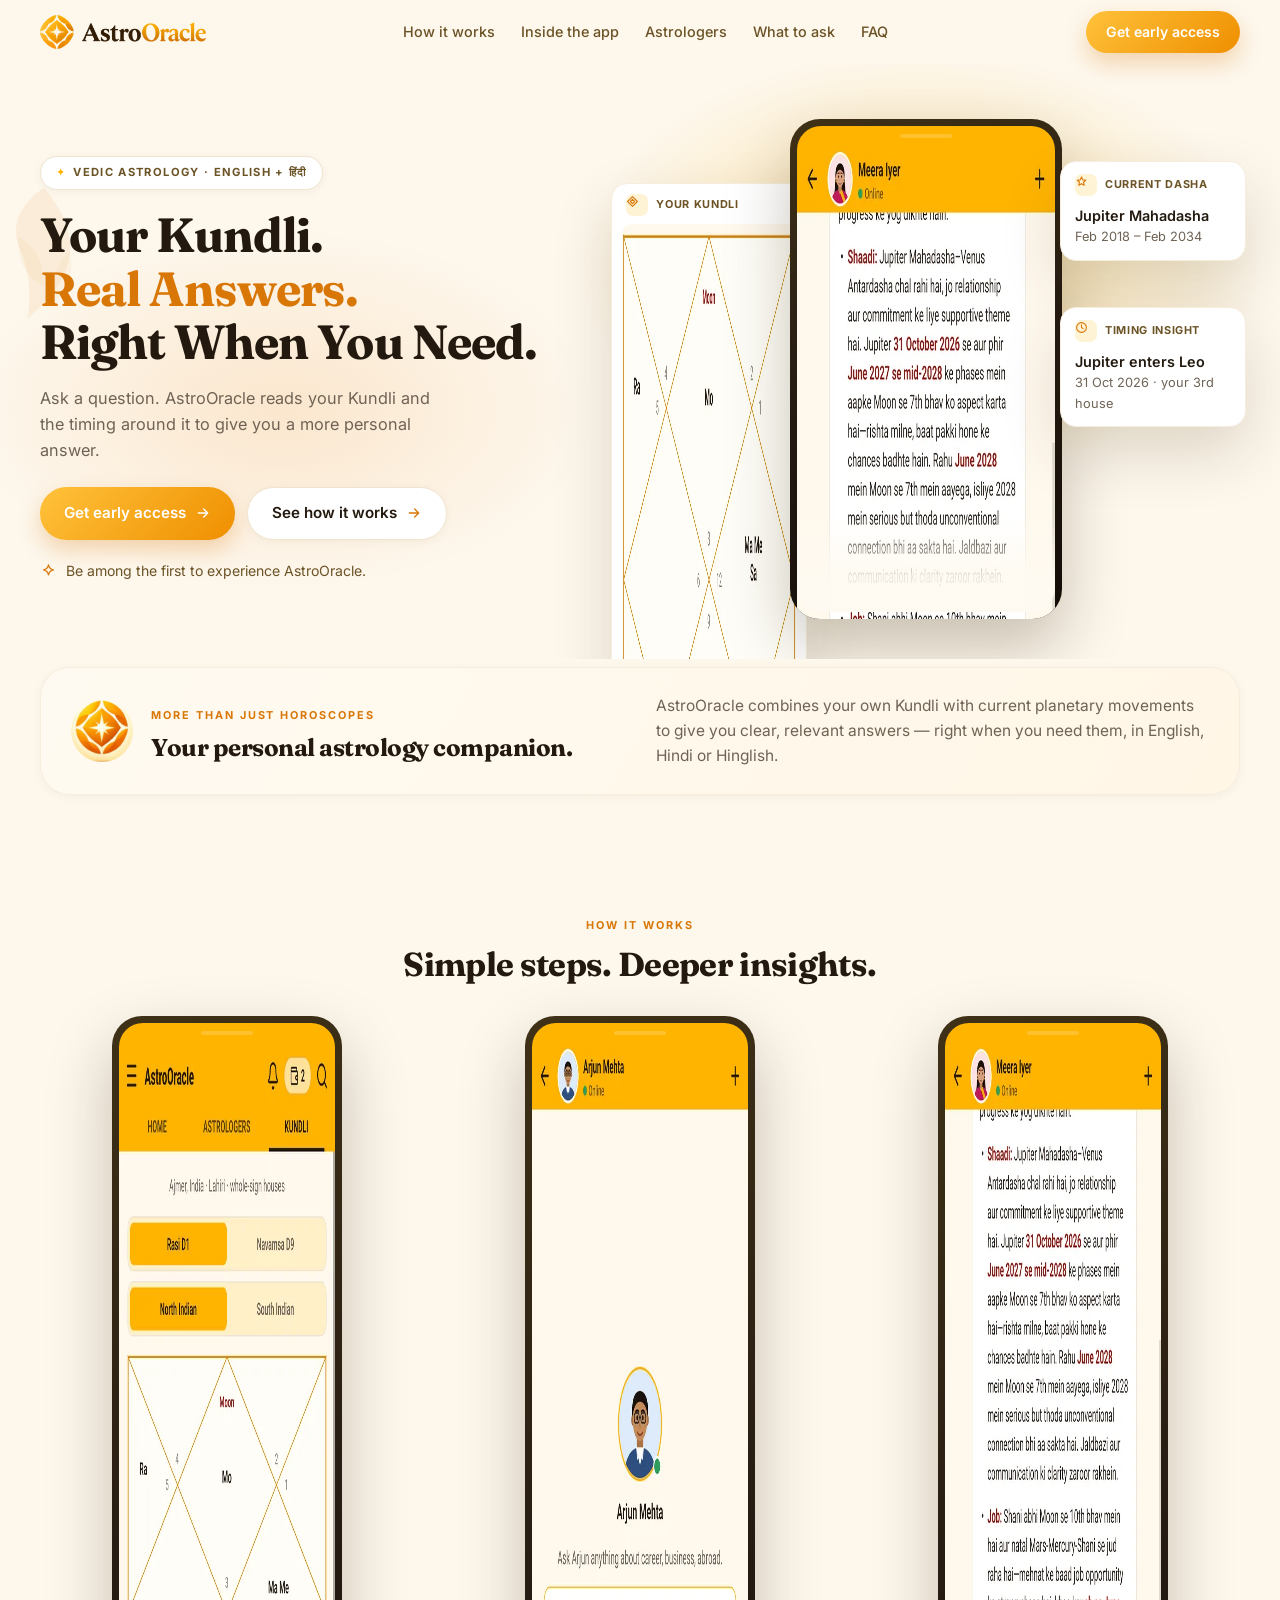
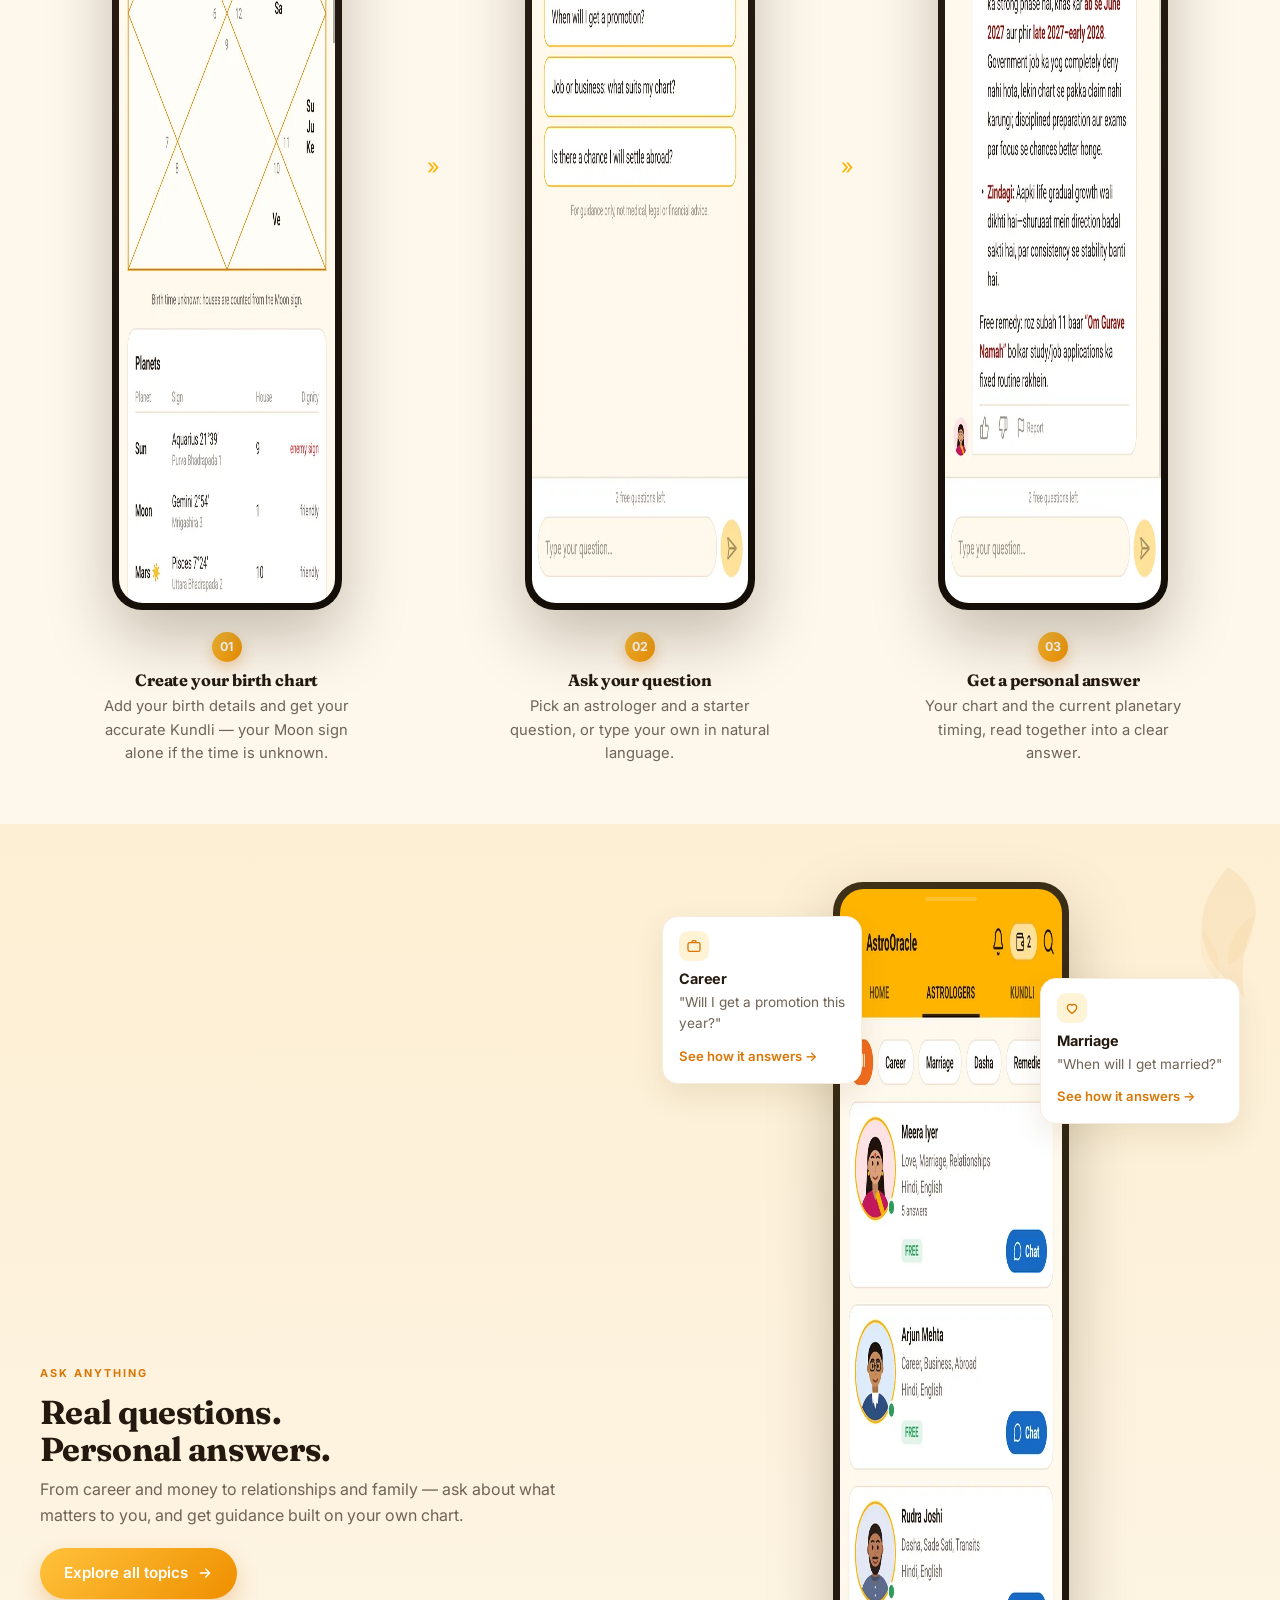
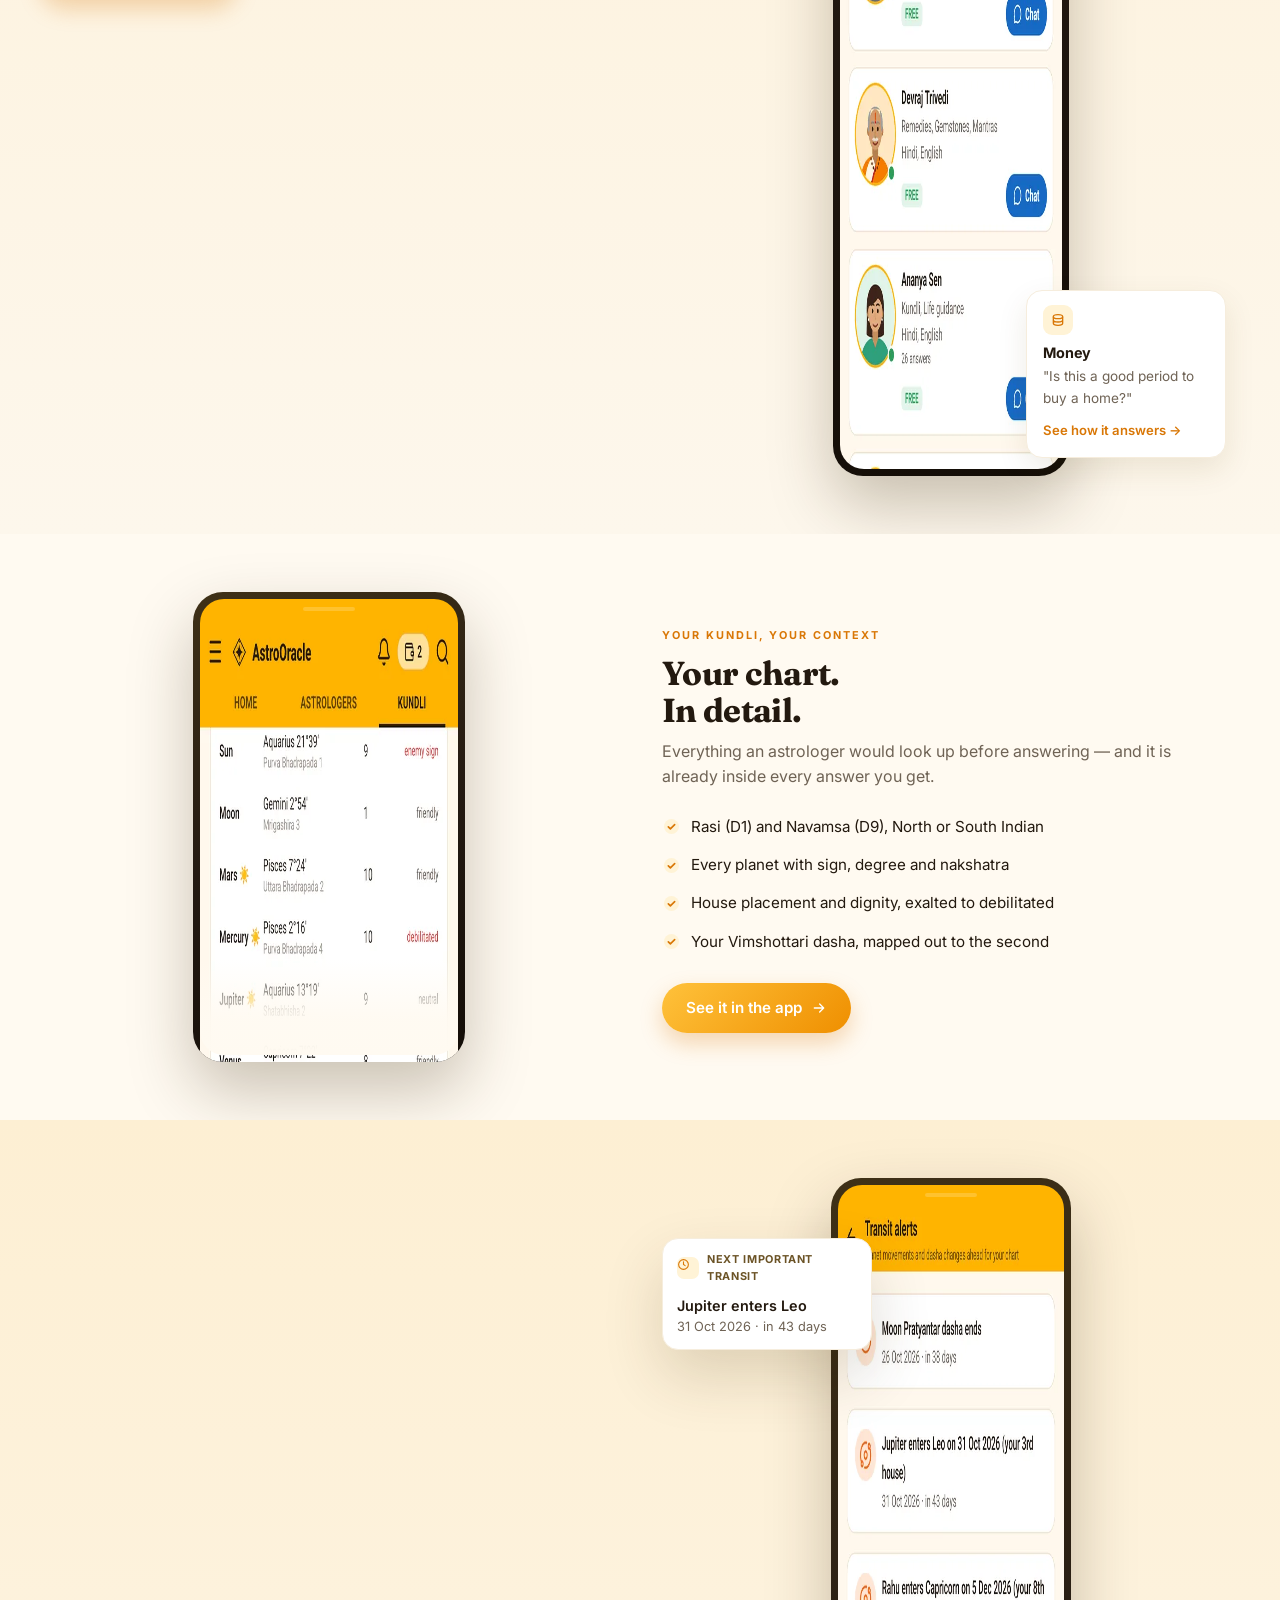
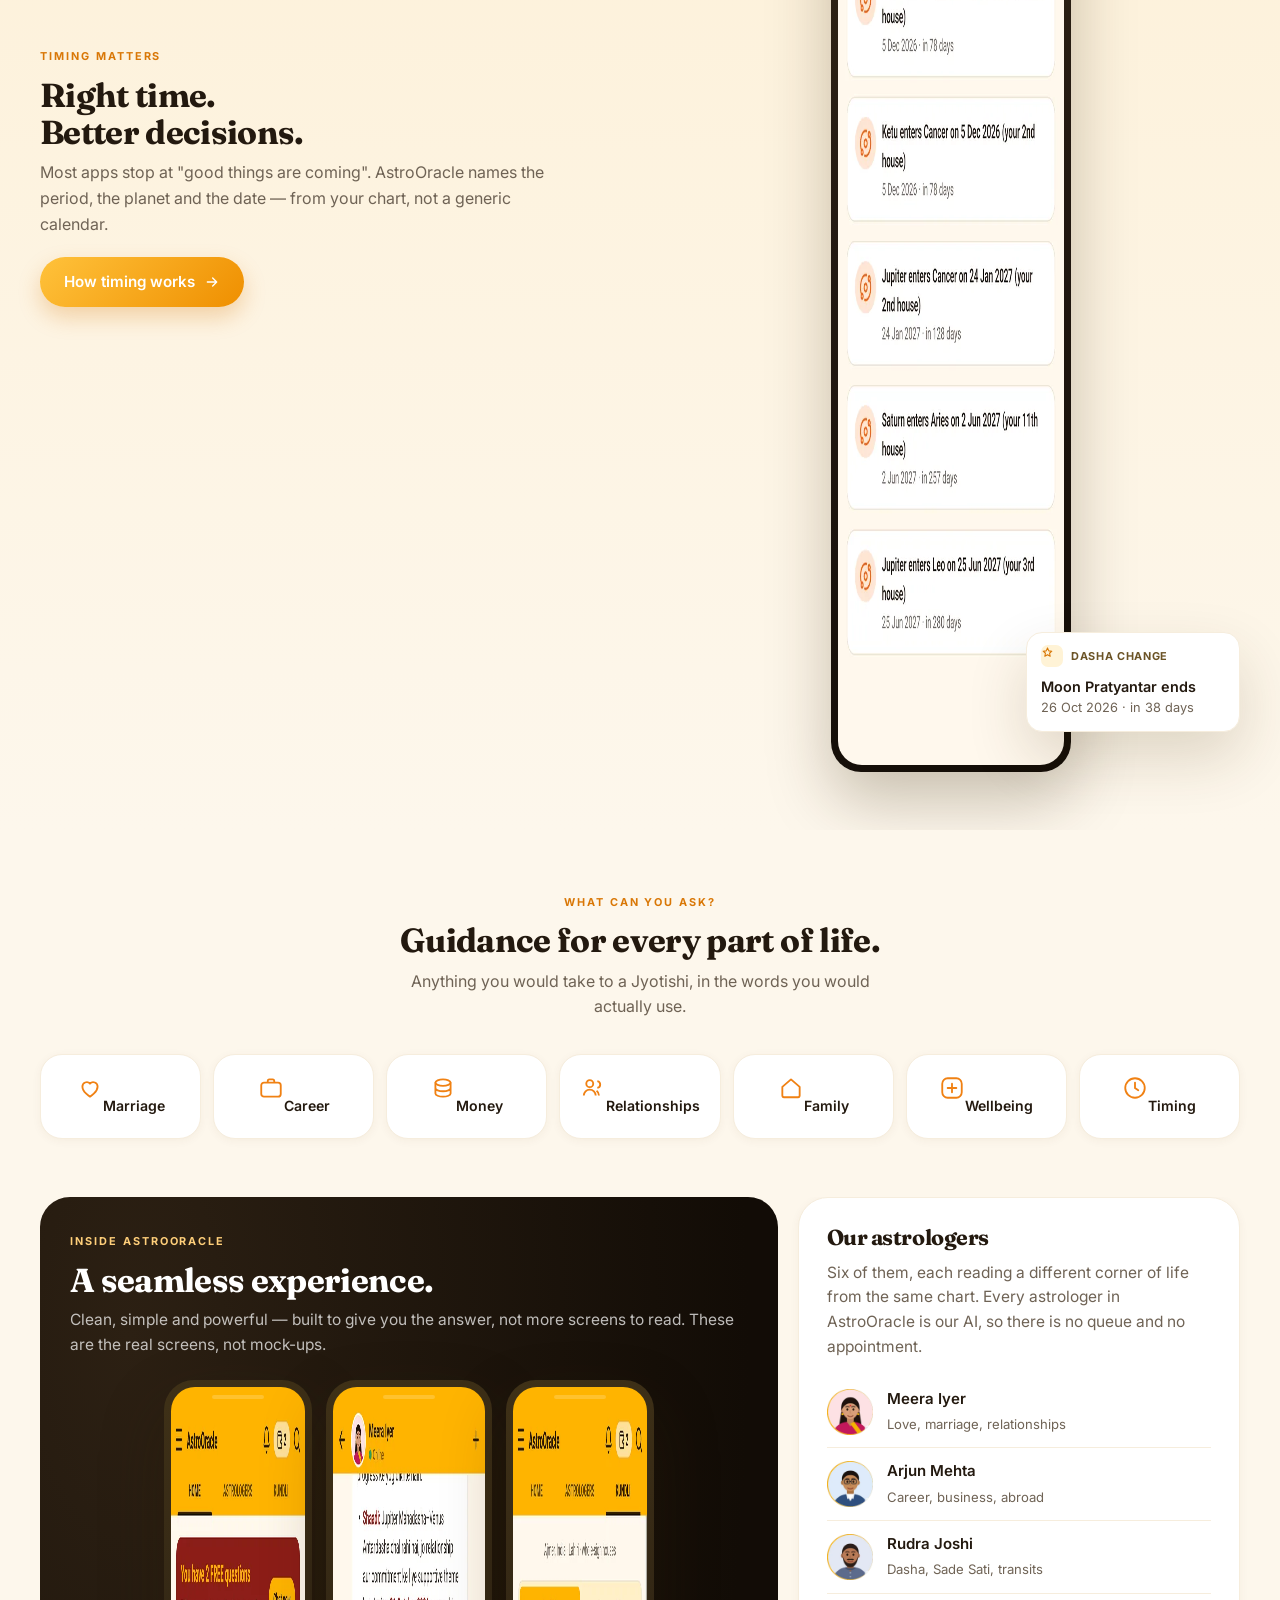
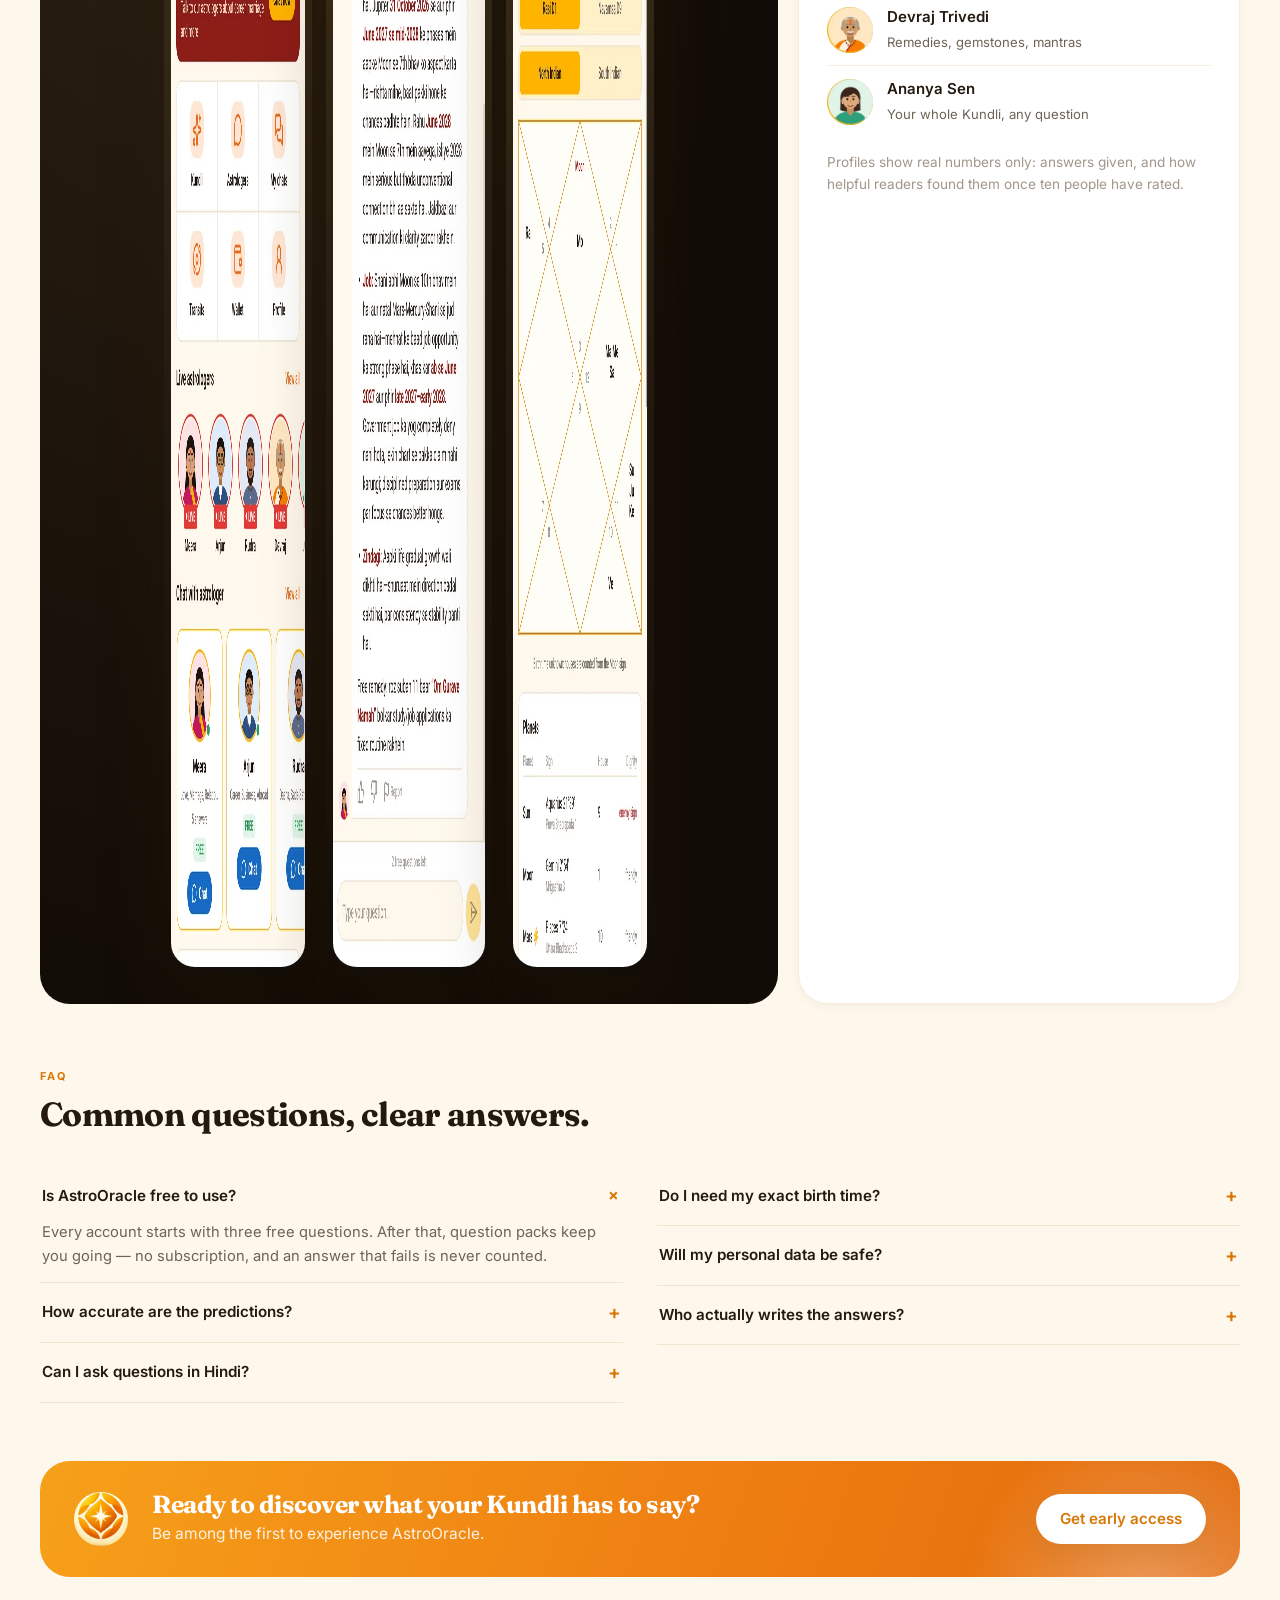
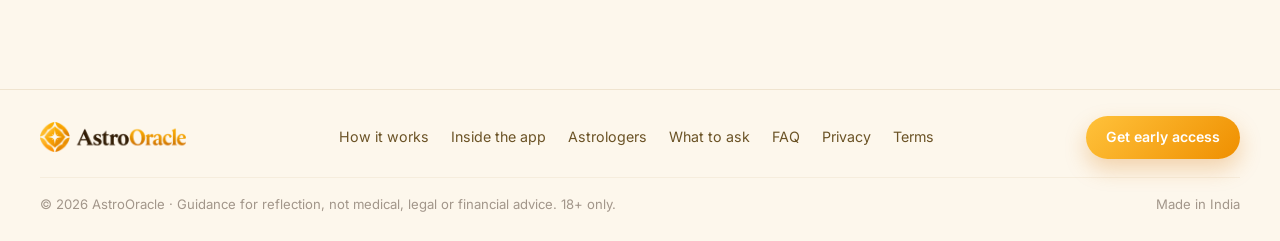
==== index.html @ 773b8074 "Rebuild the landing page to the approved mockup: hero, statement, steps, ask, chart, timing, topics," ====
<!doctype html>
<html lang="en">
<head>
<meta charset="utf-8" />
<meta name="viewport" content="width=device-width, initial-scale=1" />
<title>AstroOracle — your Kundli. Real answers. Right when you need.</title>
<meta name="description" content="Ask a question and AstroOracle reads your Kundli and the timing around it — your dasha and today's transits — to give you a personal answer, in English or Hindi." />
<meta property="og:title" content="AstroOracle — your Kundli. Real answers." />
<meta property="og:description" content="Ask a question. AstroOracle reads your Kundli and the planetary timing around it to give you a more personal answer." />
<meta property="og:type" content="website" />
<meta property="og:image" content="assets/img/icon-512.png" />
<meta name="theme-color" content="#FFB300" />
<link rel="icon" href="assets/img/favicon.png" />
<link rel="apple-touch-icon" href="assets/img/icon-512.png" />
<link rel="preconnect" href="https://fonts.googleapis.com" />
<link rel="preconnect" href="https://fonts.gstatic.com" crossorigin />
<link href="https://fonts.googleapis.com/css2?family=Fraunces:opsz,wght@9..144,600;9..144,700&family=Inter:wght@400;500;600;700&display=swap" rel="stylesheet" />
<link rel="stylesheet" href="assets/css/styles.css" />
</head>
<body>

<svg width="0" height="0" style="position:absolute" aria-hidden="true">
  <defs>
    <symbol id="i-leaf" viewBox="0 0 120 220">
      <path d="M60 4c34 40 46 78 34 116-9 29-31 52-58 76 6-40 2-72-12-104C10 60 26 26 60 4Z"/>
      <path d="M22 76c26 14 38 38 38 72-24-10-38-32-38-72Z" opacity=".7"/>
      <path d="M98 96c-20 18-28 44-24 76 22-16 30-42 24-76Z" opacity=".55"/>
    </symbol>
    <symbol id="i-arrow" viewBox="0 0 24 24"><path d="M5 12h13M13 6l6 6-6 6" stroke-linecap="round" stroke-linejoin="round"/></symbol>
    <symbol id="i-clock" viewBox="0 0 24 24"><circle cx="12" cy="12" r="9"/><path d="M12 7v5l3 2" stroke-linecap="round"/></symbol>
    <symbol id="i-star" viewBox="0 0 24 24"><path d="M12 3.5 14.4 9l5.6.6-4.2 3.8 1.2 5.6L12 16l-5 3 1.2-5.6L4 9.6 9.6 9Z" stroke-linejoin="round"/></symbol>
    <symbol id="i-chart" viewBox="0 0 24 24"><path d="M12 3 21 12l-9 9-9-9Z" stroke-linejoin="round"/><path d="M12 8.2 15.8 12 12 15.8 8.2 12Z" stroke-linejoin="round"/></symbol>
    <symbol id="i-heart" viewBox="0 0 24 24"><path d="M12 20s-7-4.3-7-9.2A4 4 0 0 1 12 8a4 4 0 0 1 7 2.8C19 15.7 12 20 12 20Z" stroke-linejoin="round"/></symbol>
    <symbol id="i-case" viewBox="0 0 24 24"><rect x="3" y="7" width="18" height="13" rx="2.5"/><path d="M9 7V5.5A1.5 1.5 0 0 1 10.5 4h3A1.5 1.5 0 0 1 15 5.5V7"/></symbol>
    <symbol id="i-coin" viewBox="0 0 24 24"><ellipse cx="12" cy="7" rx="7" ry="3"/><path d="M5 7v5c0 1.7 3.1 3 7 3s7-1.3 7-3V7M5 12v5c0 1.7 3.1 3 7 3s7-1.3 7-3v-5"/></symbol>
    <symbol id="i-people" viewBox="0 0 24 24"><circle cx="9" cy="8" r="3.2"/><path d="M3.5 19a5.5 5.5 0 0 1 11 0"/><path d="M16 5.6a3.2 3.2 0 0 1 0 6.3M17.5 19a5.6 5.6 0 0 0-2.2-4.4"/></symbol>
    <symbol id="i-home" viewBox="0 0 24 24"><path d="M4 11 12 4l8 7v8a1.5 1.5 0 0 1-1.5 1.5h-13A1.5 1.5 0 0 1 4 19Z" stroke-linejoin="round"/></symbol>
    <symbol id="i-health" viewBox="0 0 24 24"><rect x="3" y="3" width="18" height="18" rx="5"/><path d="M12 8v8M8 12h8" stroke-linecap="round"/></symbol>
    <symbol id="i-check" viewBox="0 0 24 24"><circle cx="12" cy="12" r="9.5" fill="#FFF3D6" stroke="none"/><path d="M8 12.4l2.6 2.6L16 9.6" stroke="#D97706" stroke-width="2.1" fill="none" stroke-linecap="round" stroke-linejoin="round"/></symbol>
    <symbol id="i-spark" viewBox="0 0 24 24"><path d="M12 4c.9 4.3 2.8 6.2 7 7-4.2.9-6.1 2.8-7 7-.9-4.2-2.8-6.1-7-7 4.2-.8 6.1-2.7 7-7Z" stroke-linejoin="round"/></symbol>
  </defs>
</svg>

<nav class="nav" id="nav">
  <div class="wrap">
    <a class="brand" href="./" aria-label="AstroOracle">
      <img src="assets/img/logo-wordmark.png" srcset="assets/img/logo-wordmark.png 1x, assets/img/logo-wordmark@2x.png 2x" alt="AstroOracle" width="166" height="34" />
    </a>
    <div class="nav-links">
      <a href="#how">How it works</a>
      <a href="#inside">Inside the app</a>
      <a href="#astrologers">Astrologers</a>
      <a href="#topics">What to ask</a>
      <a href="#faq">FAQ</a>
    </div>
    <a class="btn btn--sm" href="#get">Get early access</a>
  </div>
</nav>

<!-- HERO -->
<header class="hero">
  <div class="glow glow--hero"></div>
  <div class="leaf leaf--l" style="top:120px"><svg><use href="#i-leaf"/></svg></div>
  <div class="wrap">
    <div>
      <span class="badge">Vedic astrology · English + हिंदी</span>
      <h1>
        <span>Your Kundli.</span>
        <span class="accent">Real Answers.</span>
        <span>Right When You Need.</span>
      </h1>
      <p class="lead">Ask a question. AstroOracle reads your Kundli and the timing around it to give you a more personal answer.</p>
      <div class="btn-row">
        <a class="btn" href="#get">Get early access <svg><use href="#i-arrow"/></svg></a>
        <a class="btn btn--ghost" href="#how">See how it works <svg style="stroke:#d97706"><use href="#i-arrow"/></svg></a>
      </div>
      <p class="hero-note"><svg><use href="#i-spark"/></svg> Be among the first to experience AstroOracle.</p>
    </div>

    <div class="stage">
      <div class="phone phone--clip" style="height:500px">
        <img src="assets/img/screen-chat.webp" width="560" height="1180" fetchpriority="high"
             alt="An answer in the app: the astrologer explains marriage timing with dasha periods, transit dates and a remedy." />
      </div>

      <figure class="float float--chart floaty" style="margin:0">
        <figcaption class="float-top"><span class="float-ico"><svg><use href="#i-chart"/></svg></span> Your Kundli</figcaption>
        <img src="assets/img/detail-chart.webp" width="700" height="708" loading="lazy" alt="North Indian birth chart with the planets in their houses." />
      </figure>

      <div class="float float--dasha floaty floaty--slow">
        <div class="float-top"><span class="float-ico"><svg><use href="#i-star"/></svg></span> Current dasha</div>
        <strong>Jupiter Mahadasha</strong>
        <span>Feb 2018 – Feb 2034</span>
      </div>

      <div class="float float--timing floaty floaty--slower">
        <div class="float-top"><span class="float-ico"><svg><use href="#i-clock"/></svg></span> Timing insight</div>
        <strong>Jupiter enters Leo</strong>
        <span>31 Oct 2026 · your 3rd house</span>
      </div>
    </div>
  </div>
</header>

<!-- STATEMENT -->
<section class="section" style="padding-top:8px">
  <div class="wrap">
    <div class="statement reveal">
      <div class="statement-left">
        <img src="assets/img/emblem.webp" width="62" height="62" alt="" loading="lazy" />
        <div>
          <span class="kicker">More than just horoscopes</span>
          <h2>Your personal astrology companion.</h2>
        </div>
      </div>
      <p>AstroOracle combines your own Kundli with current planetary movements to give you clear, relevant answers — right when you need them, in English, Hindi or Hinglish.</p>
    </div>
  </div>
</section>

<!-- HOW IT WORKS -->
<section class="section" id="how">
  <div class="wrap">
    <div class="head center">
      <span class="kicker">How it works</span>
      <h2>Simple steps. Deeper insights.</h2>
    </div>
    <div class="steps reveal">
      <div class="step">
        <div class="phone"><img src="assets/img/screen-kundli.webp" width="560" height="1180" loading="lazy" alt="The Kundli screen with the North Indian chart." /></div>
        <div class="step-no">01</div>
        <h3>Create your birth chart</h3>
        <p>Add your birth details and get your accurate Kundli — your Moon sign alone if the time is unknown.</p>
      </div>
      <div class="chev">»</div>
      <div class="step">
        <div class="phone"><img src="assets/img/screen-ask.webp" width="560" height="1180" loading="lazy" alt="A chat ready for the first question, with suggested questions." /></div>
        <div class="step-no">02</div>
        <h3>Ask your question</h3>
        <p>Pick an astrologer and a starter question, or type your own in natural language.</p>
      </div>
      <div class="chev">»</div>
      <div class="step">
        <div class="phone"><img src="assets/img/screen-chat.webp" width="560" height="1180" loading="lazy" alt="The answer, quoting dasha periods and transit dates." /></div>
        <div class="step-no">03</div>
        <h3>Get a personal answer</h3>
        <p>Your chart and the current planetary timing, read together into a clear answer.</p>
      </div>
    </div>
  </div>
</section>

<!-- ASK ANYTHING -->
<section class="section band-soft" id="ask">
  <div class="leaf leaf--r" style="top:40px"><svg><use href="#i-leaf"/></svg></div>
  <div class="wrap">
    <div class="duo">
      <div>
        <span class="kicker">Ask anything</span>
        <h2>Real questions.<br />Personal answers.</h2>
        <p class="lead">From career and money to relationships and family — ask about what matters to you, and get guidance built on your own chart.</p>
        <div class="btn-row" style="margin-top:20px">
          <a class="btn" href="#topics">Explore all topics <svg><use href="#i-arrow"/></svg></a>
        </div>
      </div>

      <div class="showcase reveal">
        <div class="phone" style="width:236px"><img src="assets/img/screen-astrologers.webp" width="560" height="1180" loading="lazy" alt="The astrologer list: each with their subjects, languages and answers given." /></div>

        <div class="qcard" style="left:0;top:34px">
          <span class="float-ico"><svg><use href="#i-case"/></svg></span>
          <h3>Career</h3>
          <p>"Will I get a promotion this year?"</p>
          <a href="#how">See how it answers →</a>
        </div>

        <div class="qcard" style="right:0;top:96px">
          <span class="float-ico"><svg><use href="#i-heart"/></svg></span>
          <h3>Marriage</h3>
          <p>"When will I get married?"</p>
          <a href="#how">See how it answers →</a>
        </div>

        <div class="qcard" style="right:14px;bottom:18px">
          <span class="float-ico"><svg><use href="#i-coin"/></svg></span>
          <h3>Money</h3>
          <p>"Is this a good period to buy a home?"</p>
          <a href="#how">See how it answers →</a>
        </div>
      </div>
    </div>
  </div>
</section>

<!-- YOUR CHART -->
<section class="section band-cream" id="chart">
  <div class="wrap">
    <div class="duo">
      <div class="reveal" style="display:flex;justify-content:center">
        <div class="phone phone--clip" style="width:272px;height:470px">
          <img src="assets/img/screen-dasha.webp" width="560" height="1180" loading="lazy" alt="The Kundli screen: planets with signs, nakshatras, houses and dignities, and the Vimshottari dasha timeline." />
        </div>
      </div>
      <div>
        <span class="kicker">Your Kundli, your context</span>
        <h2>Your chart.<br />In detail.</h2>
        <p class="lead">Everything an astrologer would look up before answering — and it is already inside every answer you get.</p>
        <ul class="ticks">
          <li><svg><use href="#i-check"/></svg> Rasi (D1) and Navamsa (D9), North or South Indian</li>
          <li><svg><use href="#i-check"/></svg> Every planet with sign, degree and nakshatra</li>
          <li><svg><use href="#i-check"/></svg> House placement and dignity, exalted to debilitated</li>
          <li><svg><use href="#i-check"/></svg> Your Vimshottari dasha, mapped out to the second</li>
        </ul>
        <div class="btn-row" style="margin-top:22px">
          <a class="btn" href="#inside">See it in the app <svg><use href="#i-arrow"/></svg></a>
        </div>
      </div>
    </div>
  </div>
</section>

<!-- TIMING -->
<section class="section band-soft" id="timing">
  <div class="wrap">
    <div class="duo">
      <div>
        <span class="kicker">Timing matters</span>
        <h2>Right time.<br />Better decisions.</h2>
        <p class="lead">Most apps stop at "good things are coming". AstroOracle names the period, the planet and the date — from your chart, not a generic calendar.</p>
        <div class="btn-row" style="margin-top:20px">
          <a class="btn" href="#faq">How timing works <svg><use href="#i-arrow"/></svg></a>
        </div>
      </div>

      <div class="showcase reveal" style="min-height:470px">
        <div class="phone" style="width:240px"><img src="assets/img/screen-transits.webp" width="560" height="1180" loading="lazy" alt="Transit alerts: upcoming dasha changes and planet ingresses with dates and house numbers." /></div>

        <div class="float" style="left:0;top:60px;width:210px">
          <div class="float-top"><span class="float-ico"><svg><use href="#i-clock"/></svg></span> Next important transit</div>
          <strong>Jupiter enters Leo</strong>
          <span>31 Oct 2026 · in 43 days</span>
        </div>

        <div class="float" style="right:0;bottom:40px;width:214px">
          <div class="float-top"><span class="float-ico"><svg><use href="#i-star"/></svg></span> Dasha change</div>
          <strong>Moon Pratyantar ends</strong>
          <span>26 Oct 2026 · in 38 days</span>
        </div>
      </div>
    </div>
  </div>
</section>

<!-- TOPICS -->
<section class="section" id="topics">
  <div class="wrap">
    <div class="head center">
      <span class="kicker">What can you ask?</span>
      <h2>Guidance for every part of life.</h2>
      <p class="lead">Anything you would take to a Jyotishi, in the words you would actually use.</p>
    </div>
    <div class="tiles reveal">
      <div class="tile"><svg><use href="#i-heart"/></svg><span>Marriage</span></div>
      <div class="tile"><svg><use href="#i-case"/></svg><span>Career</span></div>
      <div class="tile"><svg><use href="#i-coin"/></svg><span>Money</span></div>
      <div class="tile"><svg><use href="#i-people"/></svg><span>Relationships</span></div>
      <div class="tile"><svg><use href="#i-home"/></svg><span>Family</span></div>
      <div class="tile"><svg><use href="#i-health"/></svg><span>Wellbeing</span></div>
      <div class="tile"><svg><use href="#i-clock"/></svg><span>Timing</span></div>
    </div>
  </div>
</section>

<!-- INSIDE + ASTROLOGERS -->
<section class="section" id="inside" style="padding-top:0">
  <div class="wrap">
    <div class="pair reveal">
      <div class="panel-dark">
        <div>
          <span class="kicker">Inside AstroOracle</span>
          <h2>A seamless experience.</h2>
          <p>Clean, simple and powerful — built to give you the answer, not more screens to read. These are the real screens, not mock-ups.</p>
        </div>
        <div class="trio">
          <div class="phone"><img src="assets/img/screen-home.webp" width="560" height="1180" loading="lazy" alt="Home screen." /></div>
          <div class="phone"><img src="assets/img/screen-chat.webp" width="560" height="1180" loading="lazy" alt="An answer in a chat." /></div>
          <div class="phone"><img src="assets/img/screen-kundli.webp" width="560" height="1180" loading="lazy" alt="The Kundli chart screen." /></div>
        </div>
      </div>

      <div class="panel-light" id="astrologers">
        <h2 style="font-size:1.35rem">Our astrologers</h2>
        <p>Six of them, each reading a different corner of life from the same chart. Every astrologer in AstroOracle is our AI, so there is no queue and no appointment.</p>
        <div style="margin-top:16px">
          <div class="person-row">
            <img src="assets/img/astrologer-meera.webp" width="46" height="46" loading="lazy" alt="" />
            <div><strong>Meera Iyer</strong><span>Love, marriage, relationships</span></div>
          </div>
          <div class="person-row">
            <img src="assets/img/astrologer-arjun.webp" width="46" height="46" loading="lazy" alt="" />
            <div><strong>Arjun Mehta</strong><span>Career, business, abroad</span></div>
          </div>
          <div class="person-row">
            <img src="assets/img/astrologer-rudra.webp" width="46" height="46" loading="lazy" alt="" />
            <div><strong>Rudra Joshi</strong><span>Dasha, Sade Sati, transits</span></div>
          </div>
          <div class="person-row">
            <img src="assets/img/astrologer-devraj.webp" width="46" height="46" loading="lazy" alt="" />
            <div><strong>Devraj Trivedi</strong><span>Remedies, gemstones, mantras</span></div>
          </div>
          <div class="person-row">
            <img src="assets/img/astrologer-ananya.webp" width="46" height="46" loading="lazy" alt="" />
            <div><strong>Ananya Sen</strong><span>Your whole Kundli, any question</span></div>
          </div>
        </div>
        <p class="person-note">Profiles show real numbers only: answers given, and how helpful readers found them once ten people have rated.</p>
      </div>
    </div>
  </div>
</section>

<!-- FAQ -->
<section class="section" id="faq" style="padding-top:0">
  <div class="wrap">
    <div class="head">
      <span class="kicker">FAQ</span>
      <h2>Common questions, clear answers.</h2>
    </div>
    <div class="faq-grid reveal">
      <div>
        <details open>
          <summary>Is AstroOracle free to use?</summary>
          <p>Every account starts with three free questions. After that, question packs keep you going — no subscription, and an answer that fails is never counted.</p>
        </details>
        <details>
          <summary>How accurate are the predictions?</summary>
          <p>The calculations are exact: sidereal positions with the Lahiri ayanamsha, your dasha to the second and today's real transits. The reading built on them is interpretation, so treat it as guidance, not certainty.</p>
        </details>
        <details>
          <summary>Can I ask questions in Hindi?</summary>
          <p>Yes — English, Hindi or Hinglish. The answer comes back in the language you wrote in.</p>
        </details>
      </div>
      <div>
        <details>
          <summary>Do I need my exact birth time?</summary>
          <p>No. Without it the reading is cast from your Moon sign, houses are counted from there, and the answer says so instead of quietly guessing.</p>
        </details>
        <details>
          <summary>Will my personal data be safe?</summary>
          <p>Your birth details are used to calculate your chart and answer your questions, nothing else — no selling, no advertising. See the <a href="privacy.html">privacy policy</a>.</p>
        </details>
        <details>
          <summary>Who actually writes the answers?</summary>
          <p>AstroOracle's AI astrologers. Your chart is calculated by our own Jyotish engine, and the astrologer you picked reads it and writes the answer. Ask one directly whether it is an AI and it will tell you.</p>
        </details>
      </div>
    </div>
  </div>
</section>

<!-- FINAL CTA -->
<section class="section" id="get" style="padding-top:0">
  <div class="wrap">
    <div class="final reveal">
      <img src="assets/img/emblem.webp" width="54" height="54" alt="" loading="lazy" />
      <div>
        <h2>Ready to discover what your Kundli has to say?</h2>
        <p>Be among the first to experience AstroOracle.</p>
      </div>
      <a class="btn btn--white" href="mailto:hello@astrooracle.app?subject=AstroOracle%20early%20access">Get early access</a>
    </div>
  </div>
</section>

<footer class="foot">
  <div class="wrap">
    <div class="foot-top">
      <a class="brand" href="./" aria-label="AstroOracle">
        <img src="assets/img/logo-wordmark.png" srcset="assets/img/logo-wordmark.png 1x, assets/img/logo-wordmark@2x.png 2x" alt="AstroOracle" width="146" height="30" />
      </a>
      <nav class="foot-links">
        <a href="#how">How it works</a>
        <a href="#inside">Inside the app</a>
        <a href="#astrologers">Astrologers</a>
        <a href="#topics">What to ask</a>
        <a href="#faq">FAQ</a>
        <a href="privacy.html">Privacy</a>
        <a href="terms.html">Terms</a>
      </nav>
      <a class="btn btn--sm" href="#get">Get early access</a>
    </div>
    <div class="foot-bottom">
      <span>© 2026 AstroOracle · Guidance for reflection, not medical, legal or financial advice. 18+ only.</span>
      <span>Made in India</span>
    </div>
  </div>
</footer>

<script>
  const nav = document.getElementById('nav');
  const onScroll = () => nav.classList.toggle('stuck', window.scrollY > 8);
  onScroll();
  addEventListener('scroll', onScroll, { passive: true });

  if ('IntersectionObserver' in window) {
    const io = new IntersectionObserver((entries) => {
      entries.forEach((entry) => {
        if (!entry.isIntersecting) return;
        entry.target.classList.add('in');
        io.unobserve(entry.target);
      });
    }, { rootMargin: '0px 0px -10% 0px' });
    document.querySelectorAll('.reveal').forEach((node) => io.observe(node));
  } else {
    document.querySelectorAll('.reveal').forEach((node) => node.classList.add('in'));
  }
</script>

</body>
</html>
---- assets/css/styles.css ----
/* AstroOracle — marketing site. Warm ivory, saffron, deep ink; the app's palette. */

:root {
  --page: #fdf7ec;
  --cream: #fffaf1;
  --card: #ffffff;
  --line: #f0e4cf;
  --line-soft: #f6eddd;
  --saffron: #ffb300;
  --amber: #f59b00;
  --orange: #f08113;
  --deep: #d97706;
  --umber: #6b5326;
  --ink: #23190f;
  --muted: #6f6355;
  --faint: #a2968a;
  --ok: #2e9e5b;

  --sh-1: 0 2px 10px rgba(92, 66, 0, 0.05);
  --sh-2: 0 12px 30px rgba(92, 66, 0, 0.10);
  --sh-3: 0 26px 60px rgba(60, 42, 0, 0.16);
  --sh-phone: 0 28px 64px rgba(48, 32, 0, 0.26);

  --r-md: 16px;
  --r-lg: 22px;
  --r-xl: 30px;
  --max: 1200px;
}

* { box-sizing: border-box; }
html { scroll-behavior: smooth; -webkit-text-size-adjust: 100%; }

body {
  margin: 0;
  background: var(--page);
  color: var(--ink);
  font-family: Inter, 'Segoe UI', system-ui, -apple-system, sans-serif;
  font-size: 16px;
  line-height: 1.6;
  -webkit-font-smoothing: antialiased;
  overflow-x: hidden;
}

h1, h2, h3, .serif { font-family: Fraunces, Georgia, serif; font-weight: 700; line-height: 1.12; letter-spacing: -0.02em; margin: 0 0 10px; color: var(--ink); }
h1 { font-size: clamp(2.05rem, 3.9vw, 3rem); }
h2 { font-size: clamp(1.55rem, 2.6vw, 2.1rem); }
h3 { font-size: 1.02rem; line-height: 1.3; letter-spacing: -0.01em; }
p { margin: 0 0 12px; color: var(--muted); font-size: 0.97rem; }
p:last-child { margin-bottom: 0; }
a { color: var(--deep); text-decoration: none; }
a:hover { color: var(--orange); }
img { max-width: 100%; display: block; }
:focus-visible { outline: 2.5px solid var(--deep); outline-offset: 3px; border-radius: 8px; }

.wrap { width: min(100% - 36px, var(--max)); margin-inline: auto; position: relative; z-index: 1; }
.section { padding: 58px 0; position: relative; overflow: hidden; }
.center { text-align: center; }
.lead { color: var(--muted); font-size: 1rem; max-width: 52ch; }
.center .lead { margin-inline: auto; }

.kicker {
  display: inline-block; margin-bottom: 10px; color: var(--deep);
  font-size: 0.68rem; font-weight: 700; letter-spacing: 0.18em; text-transform: uppercase;
}
.head { margin-bottom: 34px; }
.center .head { margin-inline: auto; max-width: 640px; }

/* ---------- buttons ---------- */

.btn {
  display: inline-flex; align-items: center; justify-content: center; gap: 9px;
  padding: 13px 24px; border-radius: 999px; font-weight: 600; font-size: 0.95rem;
  background: linear-gradient(135deg, #ffc23b, #ef8f00); color: #fff; border: 0;
  box-shadow: 0 10px 22px rgba(217, 119, 6, 0.28);
  transition: transform 0.16s ease, box-shadow 0.16s ease;
}
.btn:hover { color: #fff; transform: translateY(-2px); box-shadow: 0 14px 28px rgba(217, 119, 6, 0.36); }
.btn svg { width: 16px; height: 16px; stroke: currentColor; fill: none; stroke-width: 2; }
.btn--white { background: #fff; color: var(--deep); box-shadow: var(--sh-2); }
.btn--white:hover { color: var(--orange); }
.btn--ghost { background: #fff; color: var(--ink); border: 1px solid var(--line); box-shadow: var(--sh-1); }
.btn--ghost:hover { color: var(--ink); border-color: var(--saffron); }
.btn--sm { padding: 10px 20px; font-size: 0.88rem; }
.btn-row { display: flex; flex-wrap: wrap; gap: 12px; }

/* ---------- nav ---------- */

.nav { position: sticky; top: 0; z-index: 60; background: rgba(253, 247, 236, 0.82); backdrop-filter: blur(12px); border-bottom: 1px solid transparent; transition: border-color 0.2s ease, background 0.2s ease; }
.nav.stuck { border-bottom-color: var(--line); background: rgba(253, 247, 236, 0.95); }
.nav .wrap { display: flex; align-items: center; height: 64px; }
.brand img { width: auto; height: 34px; }
.nav-links { display: flex; gap: 26px; margin-inline: auto; }
.nav-links a { color: var(--umber); font-size: 0.9rem; font-weight: 500; }
.nav-links a:hover { color: var(--ink); }

/* ---------- decorative warmth ---------- */

.glow { position: absolute; inset: 0; z-index: 0; pointer-events: none; }
.glow--hero {
  background:
    radial-gradient(38% 52% at 72% 34%, rgba(255, 179, 0, 0.30), transparent 70%),
    radial-gradient(34% 42% at 22% 58%, rgba(240, 129, 19, 0.14), transparent 72%);
}
.leaf { position: absolute; z-index: 0; opacity: 0.55; pointer-events: none; }
.leaf svg { width: 100%; height: auto; fill: rgba(217, 119, 6, 0.15); }
.leaf--l { left: -26px; width: 140px; }
.leaf--r { right: -28px; width: 160px; transform: scaleX(-1); }

/* ---------- hero ---------- */

.hero { padding: 44px 0 30px; position: relative; overflow: hidden; }
.hero .wrap { display: grid; grid-template-columns: minmax(0, 0.92fr) minmax(0, 1.08fr); gap: 36px; align-items: center; }
.badge {
  display: inline-flex; align-items: center; gap: 8px; padding: 7px 15px; border-radius: 999px;
  background: #fff; border: 1px solid var(--line); box-shadow: var(--sh-1);
  font-size: 0.7rem; font-weight: 700; letter-spacing: 0.12em; text-transform: uppercase; color: var(--umber);
  margin-bottom: 18px;
}
.badge::before { content: '✦'; color: var(--saffron); letter-spacing: 0; }
.hero h1 { margin-bottom: 16px; }
.hero h1 span { display: block; }
.hero h1 .accent { color: var(--deep); }
.hero .lead { font-size: 1.02rem; max-width: 40ch; }
.hero .btn-row { margin-top: 24px; }
.hero-note { display: flex; align-items: center; gap: 9px; margin-top: 20px; font-size: 0.88rem; color: var(--umber); }
.hero-note svg { width: 17px; height: 17px; stroke: var(--deep); fill: none; stroke-width: 1.8; flex: 0 0 auto; }

/* layered device composition */
.stage { position: relative; min-height: 520px; display: grid; place-items: center; }
.stage .phone { position: relative; z-index: 2; width: 272px; }
.float {
  position: absolute; z-index: 3; background: #fff; border: 1px solid var(--line-soft);
  border-radius: var(--r-md); box-shadow: var(--sh-3); padding: 12px 14px; width: 186px;
}
.float-top { display: flex; align-items: center; gap: 8px; font-size: 0.68rem; font-weight: 700; letter-spacing: 0.06em; text-transform: uppercase; color: var(--umber); margin-bottom: 8px; }
.float-ico { width: 22px; height: 22px; border-radius: 7px; background: #fff3d6; display: grid; place-items: center; flex: 0 0 auto; }
.float-ico svg { width: 13px; height: 13px; stroke: var(--deep); fill: none; stroke-width: 2; }
.float strong { display: block; font-size: 0.9rem; font-weight: 600; color: var(--ink); }
.float span { display: block; font-size: 0.8rem; color: var(--muted); }
.float--chart { left: 0; top: 74px; width: 196px; padding: 10px; z-index: 1; }
.float--chart img { border-radius: 10px; }
.float--chart .float-top { padding: 0 4px; }
.float--dasha { right: -6px; top: 52px; }
.float--timing { right: -6px; top: 198px; }
.floaty { animation: floaty 8s ease-in-out infinite; }
.floaty--slow { animation-duration: 11s; animation-delay: -3s; }
.floaty--slower { animation-duration: 13s; animation-delay: -6s; }
@keyframes floaty { 0%, 100% { transform: translateY(0); } 50% { transform: translateY(-9px); } }

/* ---------- phone frame ---------- */

.phone { border-radius: 30px; padding: 7px; background: linear-gradient(160deg, #3f3117, #241a12 50%, #130d07); box-shadow: var(--sh-phone); position: relative; width: 230px; }
.phone::after { content: ''; position: absolute; top: 15px; left: 50%; transform: translateX(-50%); width: 52px; height: 4px; border-radius: 99px; background: rgba(255, 255, 255, 0.18); z-index: 3; }
.phone img { border-radius: 24px; }
.phone--clip { overflow: hidden; }
.phone--clip::before {
  content: ''; position: absolute; left: 7px; right: 7px; bottom: 7px; height: 96px; z-index: 2;
  border-radius: 0 0 24px 24px; pointer-events: none;
  background: linear-gradient(180deg, rgba(255, 250, 241, 0), rgba(255, 250, 241, 0.9) 62%, #fffaf1);
}

/* ---------- statement band ---------- */

.statement {
  display: grid; grid-template-columns: minmax(0, 1fr) minmax(0, 1fr); gap: 32px; align-items: center;
  background: linear-gradient(120deg, #fffaf1, #fff6e6);
  border: 1px solid var(--line-soft); border-radius: var(--r-xl); padding: 26px 30px; box-shadow: var(--sh-1);
}
.statement-left { display: flex; align-items: center; gap: 18px; }
.statement img { width: 62px; height: 62px; flex: 0 0 auto; }
.statement h2 { font-size: clamp(1.25rem, 1.9vw, 1.6rem); margin: 0; }

/* ---------- steps ---------- */

.steps { display: grid; grid-template-columns: 1fr auto 1fr auto 1fr; gap: 14px; align-items: start; }
.step { text-align: center; }
.step .phone { margin: 0 auto 22px; }
.step-no {
  width: 30px; height: 30px; border-radius: 50%; display: inline-grid; place-items: center;
  background: linear-gradient(135deg, #ffc23b, #ef8f00); color: #fff; font-size: 0.78rem; font-weight: 700;
  margin-bottom: 8px; box-shadow: 0 6px 14px rgba(217, 119, 6, 0.3);
}
.step h3 { margin-bottom: 4px; }
.step p { font-size: 0.92rem; max-width: 30ch; margin-inline: auto; }
.chev { align-self: center; margin-top: 150px; color: var(--saffron); font-size: 1.4rem; line-height: 1; }

/* ---------- alternating bands ---------- */

.band-soft { background: linear-gradient(180deg, #fdefd3, #fdf7ec); }
.band-cream { background: var(--cream); }

.duo { display: grid; grid-template-columns: minmax(0, 1fr) minmax(0, 1fr); gap: 44px; align-items: center; }

.ticks { list-style: none; margin: 18px 0 0; padding: 0; }
.ticks li { display: flex; align-items: center; gap: 10px; padding: 7px 0; font-size: 0.95rem; color: var(--ink); }
.ticks svg { width: 19px; height: 19px; flex: 0 0 auto; }

.qcard { background: #fff; border: 1px solid var(--line-soft); border-radius: var(--r-md); box-shadow: var(--sh-2); padding: 14px 16px; width: 200px; }
.qcard .float-ico { width: 30px; height: 30px; border-radius: 9px; margin-bottom: 9px; }
.qcard .float-ico svg { width: 16px; height: 16px; }
.qcard h3 { font-family: Inter, sans-serif; font-size: 0.9rem; font-weight: 700; margin-bottom: 3px; }
.qcard p { font-size: 0.85rem; margin-bottom: 8px; }
.qcard a { font-size: 0.82rem; font-weight: 600; }

.showcase { position: relative; display: grid; place-items: center; min-height: 440px; }
.showcase .phone { z-index: 2; }
.showcase .qcard, .showcase .float { position: absolute; z-index: 3; }

/* ---------- category tiles ---------- */

.tiles { display: grid; grid-template-columns: repeat(7, 1fr); gap: 12px; }
.tile { background: #fff; border: 1px solid var(--line-soft); border-radius: var(--r-lg); padding: 20px 10px; text-align: center; box-shadow: var(--sh-1); transition: transform 0.18s ease, box-shadow 0.18s ease, border-color 0.18s ease; }
.tile:hover { transform: translateY(-4px); box-shadow: var(--sh-2); border-color: rgba(255, 179, 0, 0.5); }
.tile svg { width: 26px; height: 26px; margin: 0 auto 10px; stroke: var(--orange); fill: none; stroke-width: 1.7; }
.tile span { font-size: 0.88rem; font-weight: 600; color: var(--ink); }

/* ---------- inside + astrologers ---------- */

.pair { display: grid; grid-template-columns: minmax(0, 1.25fr) minmax(0, 0.75fr); gap: 20px; align-items: stretch; }
.panel-dark {
  background: radial-gradient(120% 130% at 12% 10%, #2c2013, #120c06 70%);
  color: #fff; border-radius: var(--r-xl); padding: 30px; position: relative; overflow: hidden;
  display: flex; flex-direction: column; justify-content: space-between; gap: 22px;
}
.panel-dark h2, .panel-dark h3 { color: #fff; }
.panel-dark p { color: rgba(255, 255, 255, 0.72); }
.panel-dark .kicker { color: #ffcf7a; }
.trio { display: flex; gap: 14px; justify-content: center; align-items: flex-end; }
.trio .phone { width: 148px; }
.trio .phone:nth-child(2) { width: 166px; }

.panel-light { background: #fff; border: 1px solid var(--line-soft); border-radius: var(--r-xl); padding: 28px; box-shadow: var(--sh-1); }
.person-row { display: flex; align-items: center; gap: 14px; padding: 11px 0; border-top: 1px solid var(--line-soft); }
.person-row:first-of-type { border-top: 0; }
.person-row img { width: 46px; height: 46px; flex: 0 0 auto; }
.person-row strong { display: block; font-size: 0.94rem; font-weight: 600; }
.person-row span { font-size: 0.82rem; color: var(--muted); }
.person-note { margin-top: 14px; font-size: 0.85rem; color: var(--faint); }

/* ---------- faq ---------- */

.faq-grid { display: grid; grid-template-columns: repeat(2, minmax(0, 1fr)); gap: 0 34px; }
details { border-bottom: 1px solid var(--line); padding: 14px 2px; }
summary { cursor: pointer; font-weight: 600; font-size: 0.95rem; list-style: none; display: flex; align-items: center; gap: 14px; }
summary::-webkit-details-marker { display: none; }
summary::after { content: '+'; margin-left: auto; color: var(--deep); font-size: 1.2rem; transition: transform 0.2s ease; }
details[open] summary::after { transform: rotate(45deg); }
details p { margin: 10px 0 2px; font-size: 0.92rem; }

/* ---------- final CTA ---------- */

.final {
  background: linear-gradient(110deg, #f6a01a, #ef7f12 55%, #e2690a);
  border-radius: var(--r-xl); padding: 30px 34px; color: #fff; position: relative; overflow: hidden;
  display: flex; align-items: center; gap: 24px; flex-wrap: wrap;
}
.final::after { content: ''; position: absolute; inset: -60% -10% auto auto; width: 420px; height: 420px; background: radial-gradient(circle, rgba(255, 255, 255, 0.32), transparent 62%); }
.final > * { position: relative; z-index: 1; }
.final img { width: 54px; height: 54px; }
.final h2 { color: #fff; font-size: clamp(1.2rem, 2vw, 1.55rem); margin: 0 0 4px; }
.final p { color: rgba(255, 255, 255, 0.88); margin: 0; }
.final .btn { margin-left: auto; }

/* ---------- footer ---------- */

.foot { border-top: 1px solid var(--line); padding: 26px 0; margin-top: 54px; }
.foot .brand img { height: 30px; }
.foot-top { display: flex; align-items: center; gap: 22px; flex-wrap: wrap; }
.foot-links { display: flex; gap: 22px; margin-inline: auto; flex-wrap: wrap; }
.foot-links a { color: var(--umber); font-size: 0.89rem; }
.foot-bottom { border-top: 1px solid var(--line-soft); margin-top: 18px; padding-top: 16px; display: flex; justify-content: space-between; gap: 10px; flex-wrap: wrap; color: var(--faint); font-size: 0.82rem; }

/* ---------- long-form pages ---------- */

.doc { padding: 40px 0 10px; }
.doc .wrap { max-width: 760px; }
.doc h1 { margin-bottom: 6px; }
.doc h2 { margin-top: 32px; font-size: 1.28rem; }
.doc ul { color: var(--muted); padding-left: 22px; font-size: 0.97rem; }
.doc li { margin-bottom: 8px; }
.doc .updated { color: var(--faint); font-size: 0.87rem; margin-bottom: 22px; }

/* ---------- motion ---------- */

.reveal { opacity: 0; transform: translateY(16px); transition: opacity 0.55s ease, transform 0.55s ease; }
.reveal.in { opacity: 1; transform: none; }
.d1 { transition-delay: 0.08s; } .d2 { transition-delay: 0.16s; }

@media (prefers-reduced-motion: reduce) {
  *, *::before, *::after { animation: none !important; transition: none !important; scroll-behavior: auto !important; }
  .reveal { opacity: 1; transform: none; }
}

/* ---------- responsive ---------- */

@media (max-width: 1080px) {
  .stage .phone { width: 250px; }
  .float { width: 170px; }
  .float--chart { width: 172px; left: -8px; }
  .tiles { grid-template-columns: repeat(4, 1fr); }
  .pair { grid-template-columns: 1fr; }
}

@media (max-width: 900px) {
  .nav-links { display: none; }
  .nav .brand { margin-right: auto; }
  .hero .wrap, .duo, .statement { grid-template-columns: 1fr; }
  .hero > .wrap > div:first-child { text-align: center; }
  .hero .lead { margin-inline: auto; }
  .hero .btn-row, .hero-note { justify-content: center; }
  .statement { text-align: center; }
  .statement-left { flex-direction: column; text-align: center; gap: 12px; }
  .steps { grid-template-columns: 1fr; gap: 30px; }
  .chev { display: none; }
  .section { padding: 46px 0; }
  .final { flex-direction: column; text-align: center; }
  .final .btn { margin-left: 0; }
  .foot-top { justify-content: center; text-align: center; }
  .foot-links { margin-inline: 0; justify-content: center; }
}

@media (max-width: 620px) {
  .tiles { grid-template-columns: repeat(2, 1fr); }
  .stage { min-height: 430px; }
  .stage .phone { width: 196px; }
  .float { width: 156px; padding: 10px 12px; }
  .float-top { font-size: 0.6rem; letter-spacing: 0.04em; }
  .float strong { font-size: 0.85rem; }
  .float span { font-size: 0.76rem; }
  .float--chart { display: none; }          /* the chart gets its own section lower down */
  .float--dasha { top: 16px; right: -8px; }
  .float--timing { top: 172px; right: -8px; }
  .showcase { min-height: 400px; }
  .showcase .phone { width: 196px !important; }
  .showcase .qcard { width: 152px; padding: 11px 12px; }
  .showcase .qcard p { font-size: 0.8rem; }
  .showcase .qcard a { font-size: 0.76rem; }
  .showcase .float { width: 160px !important; }
  .leaf { display: none; }
  .section { padding: 40px 0; }
}
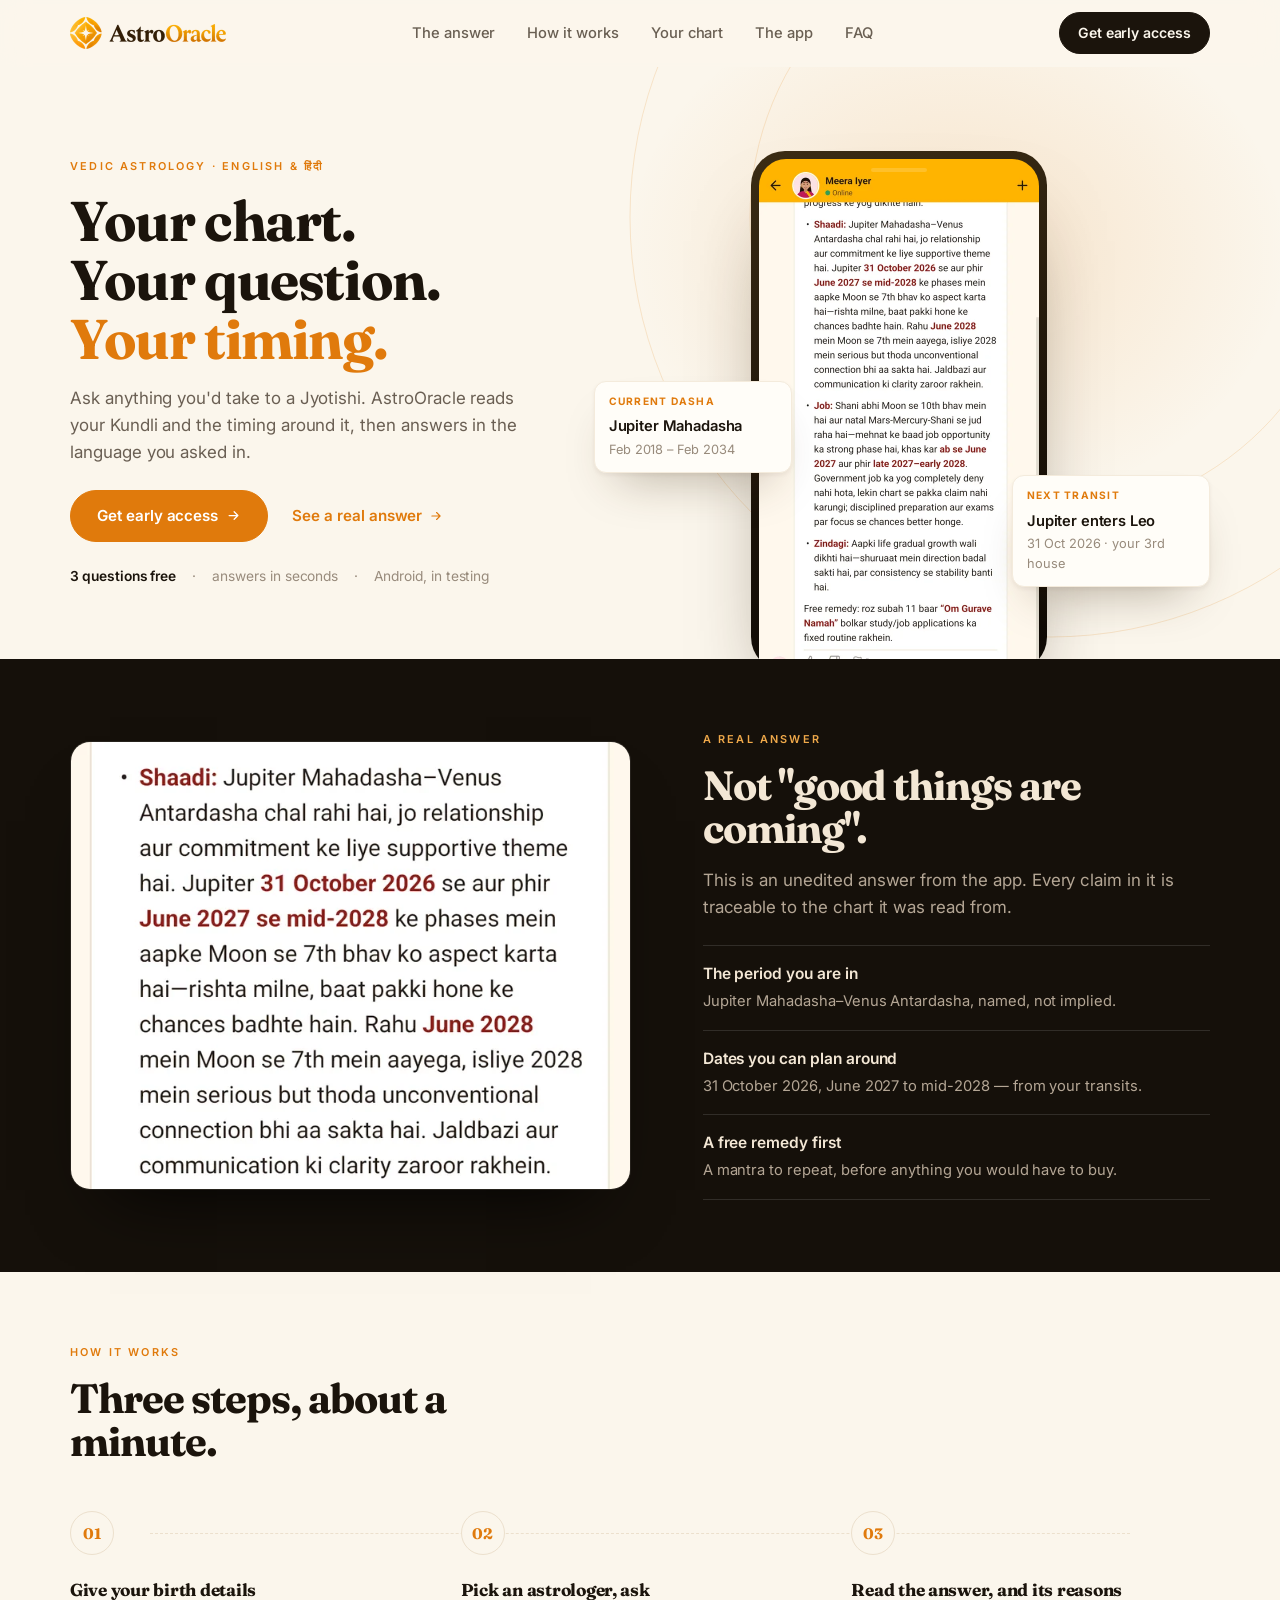
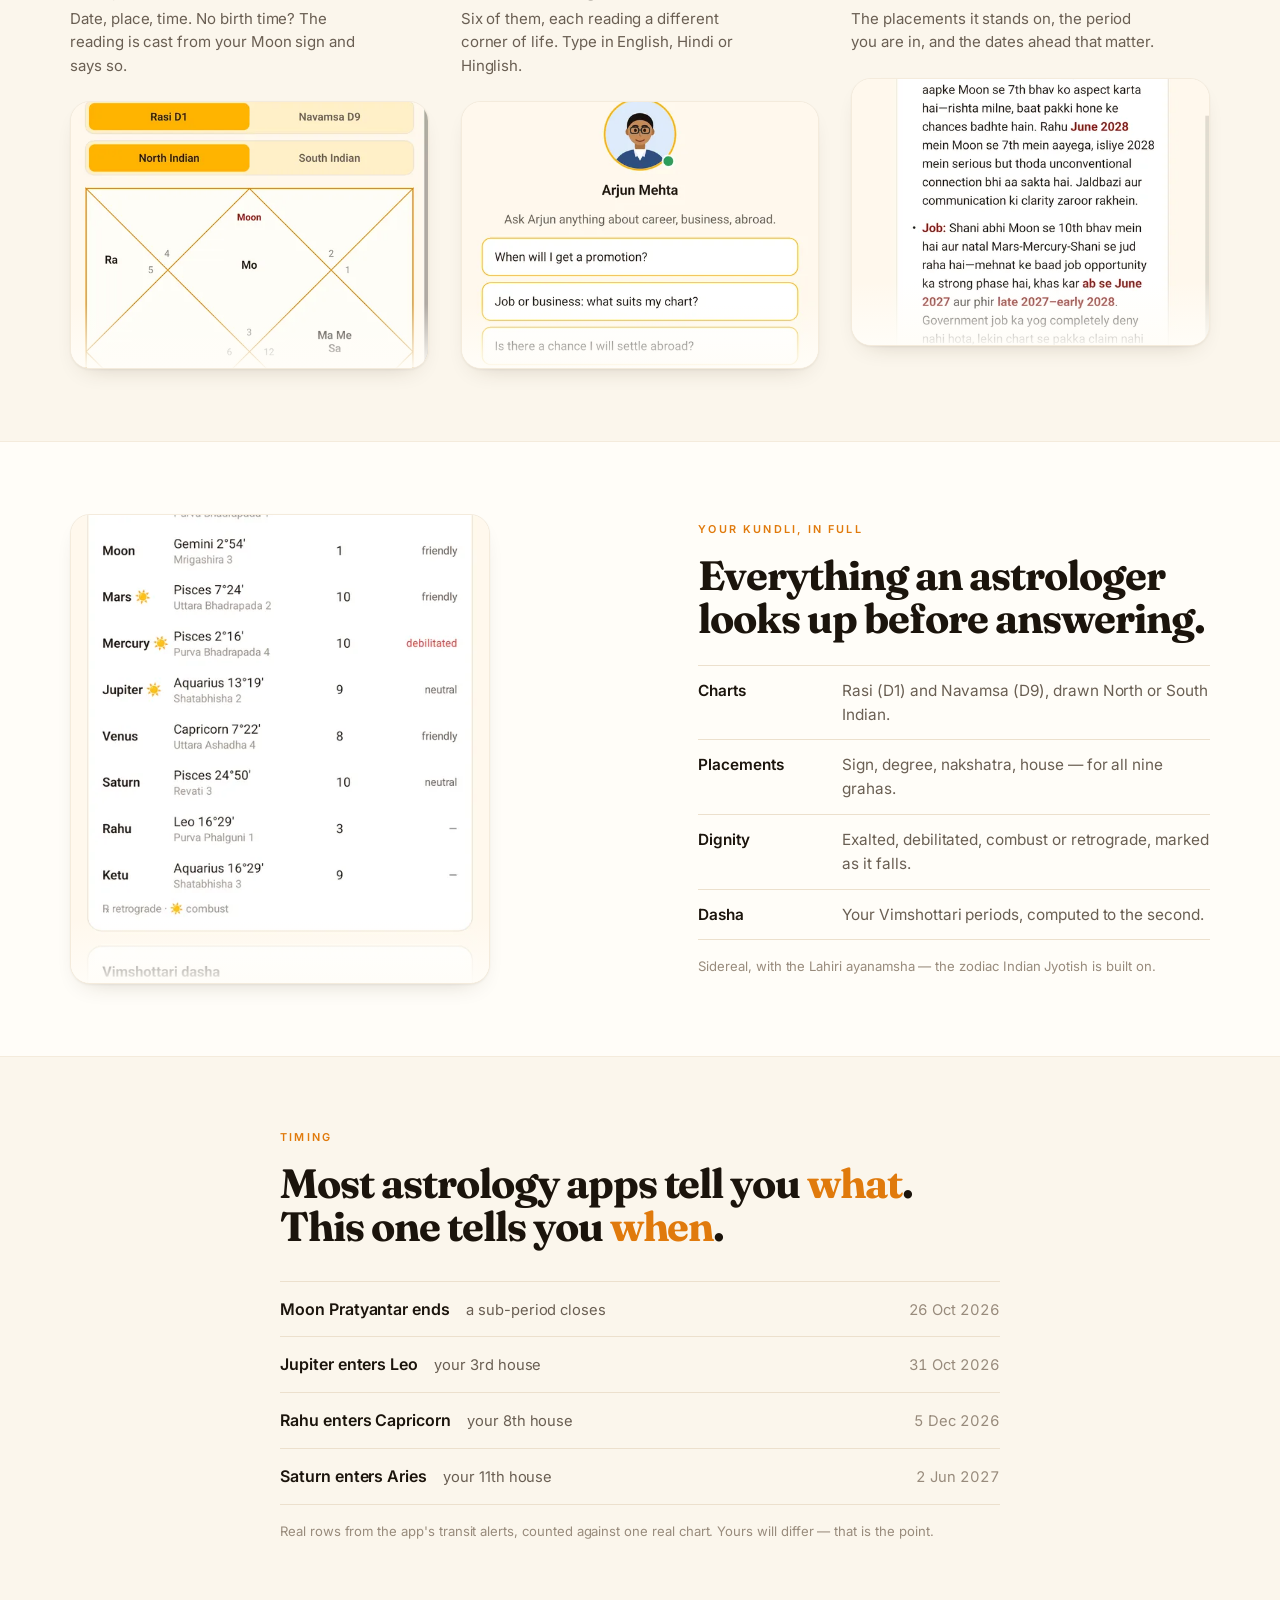
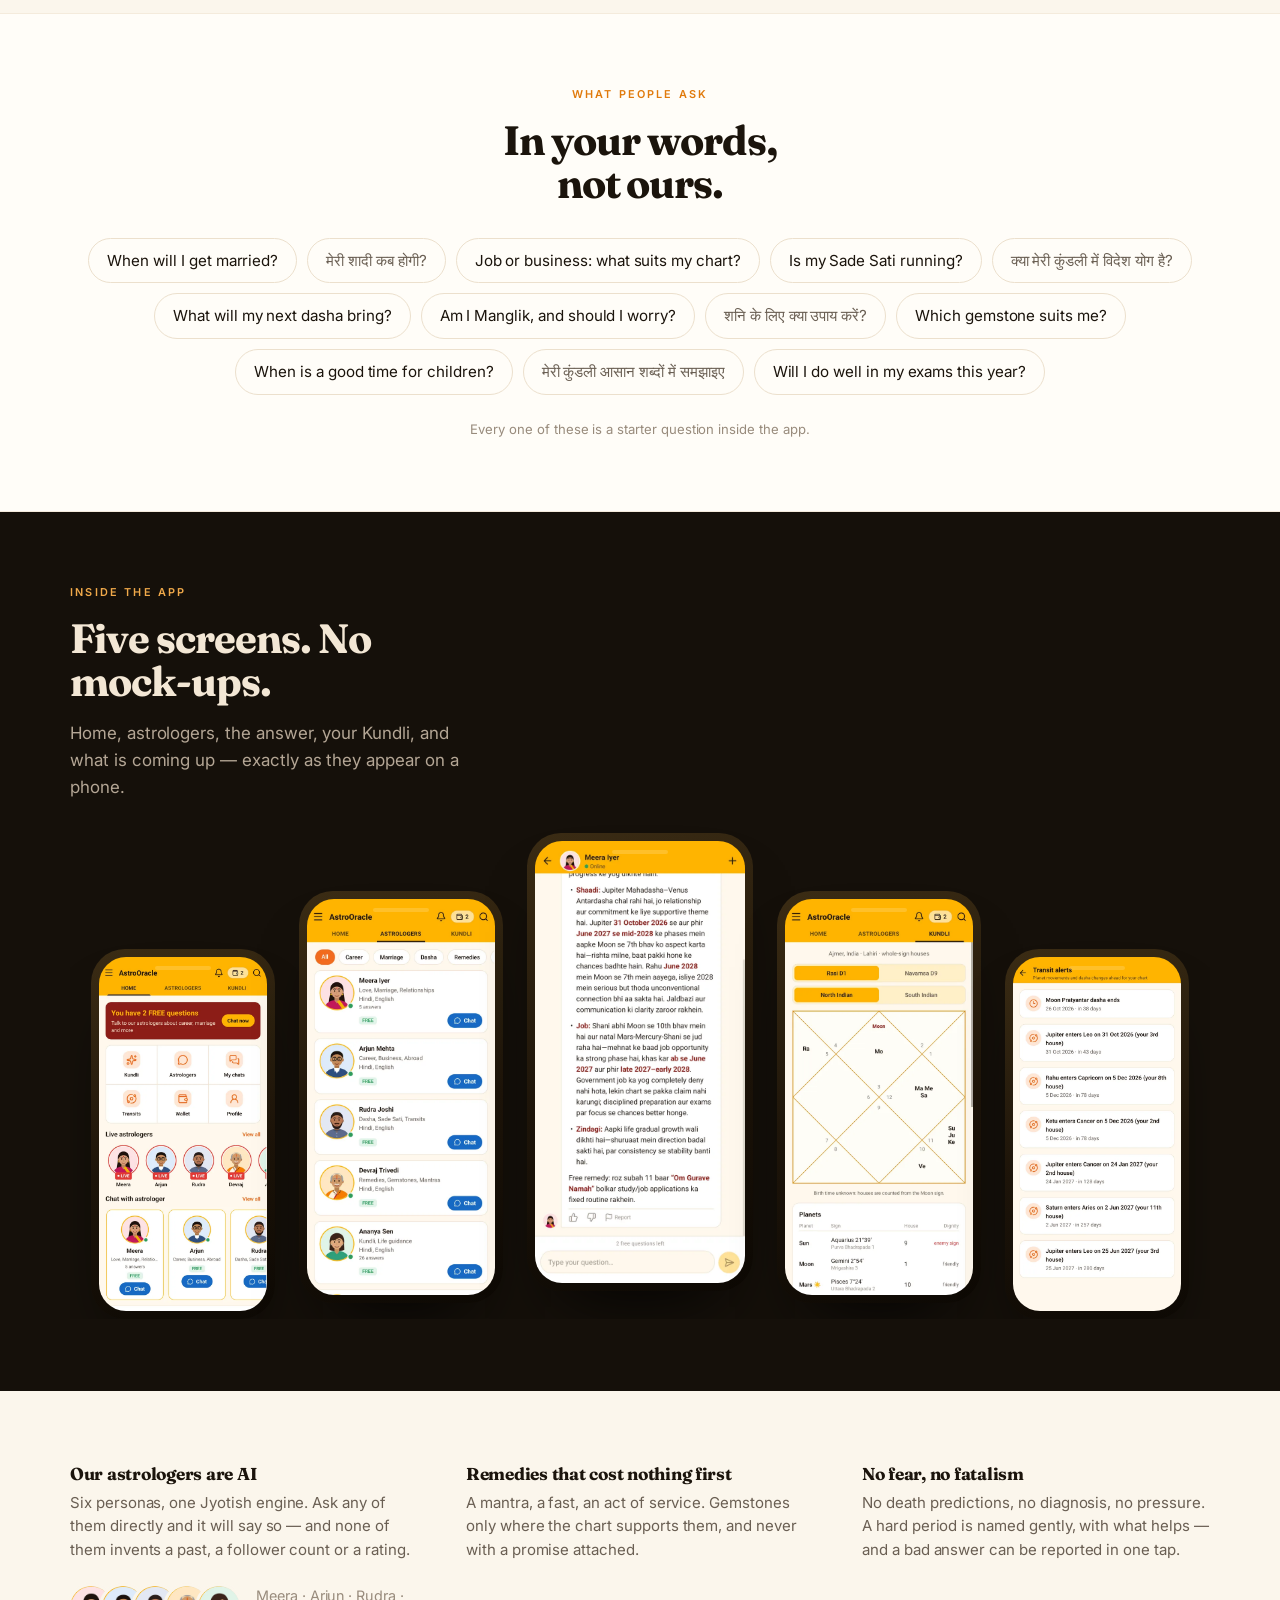
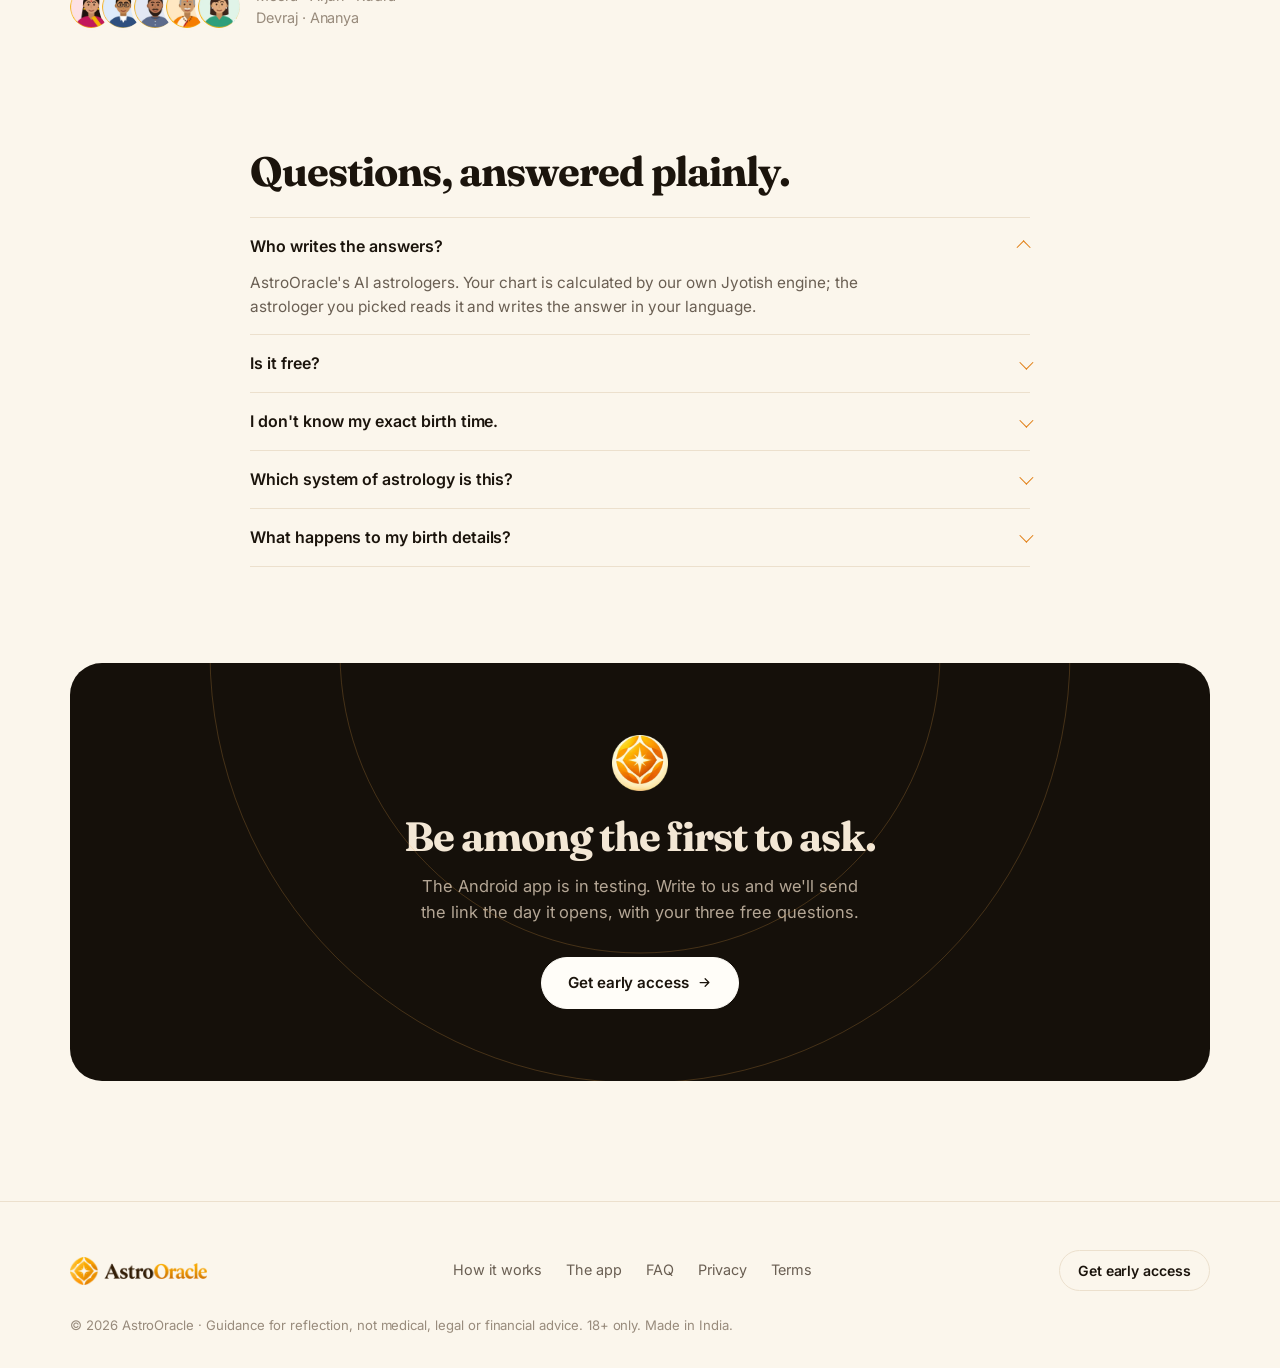
==== commit 02e5689b: "Rebuild the site on a real design system: product-first story, dark proof band, screenshot windows, " ====
--- a/index.html
+++ b/index.html
@@ -3,13 +3,13 @@
 <head>
 <meta charset="utf-8" />
 <meta name="viewport" content="width=device-width, initial-scale=1" />
-<title>AstroOracle — your Kundli. Real answers. Right when you need.</title>
-<meta name="description" content="Ask a question and AstroOracle reads your Kundli and the timing around it — your dasha and today's transits — to give you a personal answer, in English or Hindi." />
-<meta property="og:title" content="AstroOracle — your Kundli. Real answers." />
-<meta property="og:description" content="Ask a question. AstroOracle reads your Kundli and the planetary timing around it to give you a more personal answer." />
+<title>AstroOracle — your chart, your question, your timing</title>
+<meta name="description" content="Ask a question and AstroOracle reads your own Kundli, the dasha you are running and today's transits to answer it — in English, Hindi or Hinglish." />
+<meta property="og:title" content="AstroOracle — your chart, your question, your timing" />
+<meta property="og:description" content="Ask a question. AstroOracle reads your Kundli and the planetary timing around it, and answers in your language." />
 <meta property="og:type" content="website" />
 <meta property="og:image" content="assets/img/icon-512.png" />
-<meta name="theme-color" content="#FFB300" />
+<meta name="theme-color" content="#FBF6EC" />
 <link rel="icon" href="assets/img/favicon.png" />
 <link rel="apple-touch-icon" href="assets/img/icon-512.png" />
 <link rel="preconnect" href="https://fonts.googleapis.com" />
@@ -19,83 +19,63 @@
 </head>
 <body>
 
-<svg width="0" height="0" style="position:absolute" aria-hidden="true">
-  <defs>
-    <symbol id="i-leaf" viewBox="0 0 120 220">
-      <path d="M60 4c34 40 46 78 34 116-9 29-31 52-58 76 6-40 2-72-12-104C10 60 26 26 60 4Z"/>
-      <path d="M22 76c26 14 38 38 38 72-24-10-38-32-38-72Z" opacity=".7"/>
-      <path d="M98 96c-20 18-28 44-24 76 22-16 30-42 24-76Z" opacity=".55"/>
-    </symbol>
-    <symbol id="i-arrow" viewBox="0 0 24 24"><path d="M5 12h13M13 6l6 6-6 6" stroke-linecap="round" stroke-linejoin="round"/></symbol>
-    <symbol id="i-clock" viewBox="0 0 24 24"><circle cx="12" cy="12" r="9"/><path d="M12 7v5l3 2" stroke-linecap="round"/></symbol>
-    <symbol id="i-star" viewBox="0 0 24 24"><path d="M12 3.5 14.4 9l5.6.6-4.2 3.8 1.2 5.6L12 16l-5 3 1.2-5.6L4 9.6 9.6 9Z" stroke-linejoin="round"/></symbol>
-    <symbol id="i-chart" viewBox="0 0 24 24"><path d="M12 3 21 12l-9 9-9-9Z" stroke-linejoin="round"/><path d="M12 8.2 15.8 12 12 15.8 8.2 12Z" stroke-linejoin="round"/></symbol>
-    <symbol id="i-heart" viewBox="0 0 24 24"><path d="M12 20s-7-4.3-7-9.2A4 4 0 0 1 12 8a4 4 0 0 1 7 2.8C19 15.7 12 20 12 20Z" stroke-linejoin="round"/></symbol>
-    <symbol id="i-case" viewBox="0 0 24 24"><rect x="3" y="7" width="18" height="13" rx="2.5"/><path d="M9 7V5.5A1.5 1.5 0 0 1 10.5 4h3A1.5 1.5 0 0 1 15 5.5V7"/></symbol>
-    <symbol id="i-coin" viewBox="0 0 24 24"><ellipse cx="12" cy="7" rx="7" ry="3"/><path d="M5 7v5c0 1.7 3.1 3 7 3s7-1.3 7-3V7M5 12v5c0 1.7 3.1 3 7 3s7-1.3 7-3v-5"/></symbol>
-    <symbol id="i-people" viewBox="0 0 24 24"><circle cx="9" cy="8" r="3.2"/><path d="M3.5 19a5.5 5.5 0 0 1 11 0"/><path d="M16 5.6a3.2 3.2 0 0 1 0 6.3M17.5 19a5.6 5.6 0 0 0-2.2-4.4"/></symbol>
-    <symbol id="i-home" viewBox="0 0 24 24"><path d="M4 11 12 4l8 7v8a1.5 1.5 0 0 1-1.5 1.5h-13A1.5 1.5 0 0 1 4 19Z" stroke-linejoin="round"/></symbol>
-    <symbol id="i-health" viewBox="0 0 24 24"><rect x="3" y="3" width="18" height="18" rx="5"/><path d="M12 8v8M8 12h8" stroke-linecap="round"/></symbol>
-    <symbol id="i-check" viewBox="0 0 24 24"><circle cx="12" cy="12" r="9.5" fill="#FFF3D6" stroke="none"/><path d="M8 12.4l2.6 2.6L16 9.6" stroke="#D97706" stroke-width="2.1" fill="none" stroke-linecap="round" stroke-linejoin="round"/></symbol>
-    <symbol id="i-spark" viewBox="0 0 24 24"><path d="M12 4c.9 4.3 2.8 6.2 7 7-4.2.9-6.1 2.8-7 7-.9-4.2-2.8-6.1-7-7 4.2-.8 6.1-2.7 7-7Z" stroke-linejoin="round"/></symbol>
-  </defs>
-</svg>
+<svg width="0" height="0" style="position:absolute" aria-hidden="true"><defs>
+  <symbol id="arrow" viewBox="0 0 24 24"><path d="M5 12h13M13 6l6 6-6 6" stroke-linecap="round" stroke-linejoin="round"/></symbol>
+</defs></svg>
 
 <nav class="nav" id="nav">
   <div class="wrap">
-    <a class="brand" href="./" aria-label="AstroOracle">
-      <img src="assets/img/logo-wordmark.png" srcset="assets/img/logo-wordmark.png 1x, assets/img/logo-wordmark@2x.png 2x" alt="AstroOracle" width="166" height="34" />
+    <a href="./" aria-label="AstroOracle">
+      <img src="assets/img/logo-wordmark.png" srcset="assets/img/logo-wordmark.png 1x, assets/img/logo-wordmark@2x.png 2x" alt="AstroOracle" width="156" height="32" />
     </a>
     <div class="nav-links">
+      <a href="#answer">The answer</a>
       <a href="#how">How it works</a>
-      <a href="#inside">Inside the app</a>
-      <a href="#astrologers">Astrologers</a>
-      <a href="#topics">What to ask</a>
+      <a href="#chart">Your chart</a>
+      <a href="#app">The app</a>
       <a href="#faq">FAQ</a>
     </div>
-    <a class="btn btn--sm" href="#get">Get early access</a>
+    <a class="pill pill--sm" href="#access">Get early access</a>
   </div>
 </nav>
 
-<!-- HERO -->
+<!-- ============ HERO ============ -->
 <header class="hero">
-  <div class="glow glow--hero"></div>
-  <div class="leaf leaf--l" style="top:120px"><svg><use href="#i-leaf"/></svg></div>
-  <div class="wrap">
-    <div>
-      <span class="badge">Vedic astrology · English + हिंदी</span>
-      <h1>
-        <span>Your Kundli.</span>
-        <span class="accent">Real Answers.</span>
-        <span>Right When You Need.</span>
-      </h1>
-      <p class="lead">Ask a question. AstroOracle reads your Kundli and the timing around it to give you a more personal answer.</p>
-      <div class="btn-row">
-        <a class="btn" href="#get">Get early access <svg><use href="#i-arrow"/></svg></a>
-        <a class="btn btn--ghost" href="#how">See how it works <svg style="stroke:#d97706"><use href="#i-arrow"/></svg></a>
-      </div>
-      <p class="hero-note"><svg><use href="#i-spark"/></svg> Be among the first to experience AstroOracle.</p>
-    </div>
-
-    <div class="stage">
-      <div class="phone phone--clip" style="height:500px">
+  <div class="orbits" aria-hidden="true">
+    <svg width="900" height="900" viewBox="0 0 900 900" style="right:-220px;top:-300px">
+      <circle cx="450" cy="450" r="300"/><circle cx="450" cy="450" r="420"/>
+    </svg>
+  </div>
+  <div class="wrap">
+    <div class="hero-copy">
+      <span class="eyebrow">Vedic astrology · English &amp; हिंदी</span>
+      <h1>Your chart.<br />Your question.<br /><em>Your timing.</em></h1>
+      <p class="lede">Ask anything you'd take to a Jyotishi. AstroOracle reads your Kundli and the timing around it, then answers in the language you asked in.</p>
+      <div class="hero-actions">
+        <a class="pill pill--accent" href="#access">Get early access <svg><use href="#arrow"/></svg></a>
+        <a class="textlink" href="#answer">See a real answer <svg><use href="#arrow"/></svg></a>
+      </div>
+      <div class="hero-meta">
+        <span><b>3 questions free</b></span>
+        <span>·</span>
+        <span>answers in seconds</span>
+        <span>·</span>
+        <span>Android, in testing</span>
+      </div>
+    </div>
+
+    <div class="hero-stage">
+      <div class="device device--clip" style="height:520px">
         <img src="assets/img/screen-chat.webp" width="560" height="1180" fetchpriority="high"
-             alt="An answer in the app: the astrologer explains marriage timing with dasha periods, transit dates and a remedy." />
-      </div>
-
-      <figure class="float float--chart floaty" style="margin:0">
-        <figcaption class="float-top"><span class="float-ico"><svg><use href="#i-chart"/></svg></span> Your Kundli</figcaption>
-        <img src="assets/img/detail-chart.webp" width="700" height="708" loading="lazy" alt="North Indian birth chart with the planets in their houses." />
-      </figure>
-
-      <div class="float float--dasha floaty floaty--slow">
-        <div class="float-top"><span class="float-ico"><svg><use href="#i-star"/></svg></span> Current dasha</div>
+             alt="An answer in AstroOracle: marriage timing explained with dasha periods, transit dates and a free remedy." />
+      </div>
+      <div class="ucard ucard--a">
+        <div class="label">Current dasha</div>
         <strong>Jupiter Mahadasha</strong>
         <span>Feb 2018 – Feb 2034</span>
       </div>
-
-      <div class="float float--timing floaty floaty--slower">
-        <div class="float-top"><span class="float-ico"><svg><use href="#i-clock"/></svg></span> Timing insight</div>
+      <div class="ucard ucard--b">
+        <div class="label">Next transit</div>
         <strong>Jupiter enters Leo</strong>
         <span>31 Oct 2026 · your 3rd house</span>
       </div>
@@ -103,298 +83,224 @@
   </div>
 </header>
 
-<!-- STATEMENT -->
-<section class="section" style="padding-top:8px">
-  <div class="wrap">
-    <div class="statement reveal">
-      <div class="statement-left">
-        <img src="assets/img/emblem.webp" width="62" height="62" alt="" loading="lazy" />
-        <div>
-          <span class="kicker">More than just horoscopes</span>
-          <h2>Your personal astrology companion.</h2>
+<!-- ============ PROOF ============ -->
+<section class="night pad on-night" id="answer">
+  <div class="wrap">
+    <div class="proof">
+      <div class="proof-shot reveal">
+        <img src="assets/img/detail-answer.webp" width="700" height="561" loading="lazy"
+             alt="Part of a real answer: Jupiter Mahadasha–Venus Antardasha, transit dates in bold, and what they support." />
+      </div>
+      <div>
+        <span class="eyebrow">A real answer</span>
+        <h2>Not "good things are coming".</h2>
+        <p class="lede" style="margin-top:var(--s-4)">This is an unedited answer from the app. Every claim in it is traceable to the chart it was read from.</p>
+        <ul class="notes">
+          <li><b>The period you are in</b><span>Jupiter Mahadasha–Venus Antardasha, named, not implied.</span></li>
+          <li><b>Dates you can plan around</b><span>31 October 2026, June 2027 to mid-2028 — from your transits.</span></li>
+          <li><b>A free remedy first</b><span>A mantra to repeat, before anything you would have to buy.</span></li>
+        </ul>
+      </div>
+    </div>
+  </div>
+</section>
+
+<!-- ============ HOW IT WORKS ============ -->
+<section class="pad" id="how">
+  <div class="wrap">
+    <span class="eyebrow">How it works</span>
+    <h2 style="max-width:16ch">Three steps, about a minute.</h2>
+    <div class="steps" style="margin-top:var(--s-7)">
+      <div class="step reveal">
+        <div class="step-n">01</div>
+        <h3>Give your birth details</h3>
+        <p>Date, place, time. No birth time? The reading is cast from your Moon sign and says so.</p>
+        <div class="screen screen--window" style="--crop:26%"><img src="assets/img/screen-kundli.webp" width="560" height="1180" loading="lazy" alt="The Kundli screen with the North Indian chart." /></div>
+      </div>
+      <div class="step reveal d1">
+        <div class="step-n">02</div>
+        <h3>Pick an astrologer, ask</h3>
+        <p>Six of them, each reading a different corner of life. Type in English, Hindi or Hinglish.</p>
+        <div class="screen screen--window" style="--crop:46%"><img src="assets/img/screen-ask.webp" width="560" height="1180" loading="lazy" alt="A chat ready for the first question, with suggested questions." /></div>
+      </div>
+      <div class="step reveal d2">
+        <div class="step-n">03</div>
+        <h3>Read the answer, and its reasons</h3>
+        <p>The placements it stands on, the period you are in, and the dates ahead that matter.</p>
+        <div class="screen screen--window" style="--crop:34%"><img src="assets/img/screen-chat.webp" width="560" height="1180" loading="lazy" alt="The answer with dasha periods and transit dates." /></div>
+      </div>
+    </div>
+  </div>
+</section>
+
+<!-- ============ YOUR CHART ============ -->
+<section class="pad" id="chart" style="background:var(--paper);border-block:1px solid var(--hair-soft)">
+  <div class="wrap">
+    <div class="bleed">
+      <div class="bleed-visual reveal">
+        <div class="screen screen--window" style="--crop:30%"><img src="assets/img/screen-dasha.webp" width="560" height="1180" loading="lazy" alt="The Kundli screen: planets with sign, degree, nakshatra, house and dignity, and the Vimshottari dasha timeline." /></div>
+      </div>
+      <div>
+        <span class="eyebrow">Your Kundli, in full</span>
+        <h2>Everything an astrologer looks up before answering.</h2>
+        <ul class="spec">
+          <li><b>Charts</b><span>Rasi (D1) and Navamsa (D9), drawn North or South Indian.</span></li>
+          <li><b>Placements</b><span>Sign, degree, nakshatra, house — for all nine grahas.</span></li>
+          <li><b>Dignity</b><span>Exalted, debilitated, combust or retrograde, marked as it falls.</span></li>
+          <li><b>Dasha</b><span>Your Vimshottari periods, computed to the second.</span></li>
+        </ul>
+        <p class="tiny" style="margin-top:var(--s-4)">Sidereal, with the Lahiri ayanamsha — the zodiac Indian Jyotish is built on.</p>
+      </div>
+    </div>
+  </div>
+</section>
+
+<!-- ============ TIMING ============ -->
+<section class="pad" id="timing">
+  <div class="wrap wrap--narrow">
+    <span class="eyebrow">Timing</span>
+    <h2>Most astrology apps tell you <em style="font-style:normal;color:var(--accent)">what</em>. This one tells you <em style="font-style:normal;color:var(--accent)">when</em>.</h2>
+    <ul class="timing-list reveal">
+      <li><b>Moon Pratyantar ends</b> <span class="house">a sub-period closes</span> <span class="when">26 Oct 2026</span></li>
+      <li><b>Jupiter enters Leo</b> <span class="house">your 3rd house</span> <span class="when">31 Oct 2026</span></li>
+      <li><b>Rahu enters Capricorn</b> <span class="house">your 8th house</span> <span class="when">5 Dec 2026</span></li>
+      <li><b>Saturn enters Aries</b> <span class="house">your 11th house</span> <span class="when">2 Jun 2027</span></li>
+    </ul>
+    <p class="tiny" style="margin-top:var(--s-4)">Real rows from the app's transit alerts, counted against one real chart. Yours will differ — that is the point.</p>
+  </div>
+</section>
+
+<!-- ============ QUESTION WALL ============ -->
+<section class="pad" id="ask" style="background:var(--paper);border-block:1px solid var(--hair-soft)">
+  <div class="wrap">
+    <div class="center" style="max-width:34ch;margin-inline:auto">
+      <span class="eyebrow">What people ask</span>
+      <h2>In your words, not ours.</h2>
+    </div>
+    <div class="wall reveal" style="margin-top:var(--s-6)">
+      <span class="q">When will I get married?</span>
+      <span class="q q--hi">मेरी शादी कब होगी?</span>
+      <span class="q">Job or business: what suits my chart?</span>
+      <span class="q">Is my Sade Sati running?</span>
+      <span class="q q--hi">क्या मेरी कुंडली में विदेश योग है?</span>
+      <span class="q">What will my next dasha bring?</span>
+      <span class="q">Am I Manglik, and should I worry?</span>
+      <span class="q q--hi">शनि के लिए क्या उपाय करें?</span>
+      <span class="q">Which gemstone suits me?</span>
+      <span class="q">When is a good time for children?</span>
+      <span class="q q--hi">मेरी कुंडली आसान शब्दों में समझाइए</span>
+      <span class="q">Will I do well in my exams this year?</span>
+    </div>
+    <p class="tiny center" style="margin-top:var(--s-5)">Every one of these is a starter question inside the app.</p>
+  </div>
+</section>
+
+<!-- ============ THE APP ============ -->
+<section class="night pad" id="app">
+  <div class="wrap">
+    <div style="max-width:40ch">
+      <span class="eyebrow">Inside the app</span>
+      <h2>Five screens. No mock-ups.</h2>
+      <p class="lede" style="margin-top:var(--s-4)">Home, astrologers, the answer, your Kundli, and what is coming up — exactly as they appear on a phone.</p>
+    </div>
+    <div class="strip reveal">
+      <div class="device"><img src="assets/img/screen-home.webp" width="560" height="1180" loading="lazy" alt="Home screen with free questions and astrologers." /></div>
+      <div class="device"><img src="assets/img/screen-astrologers.webp" width="560" height="1180" loading="lazy" alt="Astrologer list with subjects and languages." /></div>
+      <div class="device"><img src="assets/img/screen-chat.webp" width="560" height="1180" loading="lazy" alt="An answer in a chat." /></div>
+      <div class="device"><img src="assets/img/screen-kundli.webp" width="560" height="1180" loading="lazy" alt="The Kundli chart screen." /></div>
+      <div class="device"><img src="assets/img/screen-transits.webp" width="560" height="1180" loading="lazy" alt="Transit alerts with dates and houses." /></div>
+    </div>
+  </div>
+</section>
+
+<!-- ============ HONESTY ============ -->
+<section class="pad" id="honest">
+  <div class="wrap">
+    <div class="honest">
+      <div class="reveal">
+        <h3>Our astrologers are AI</h3>
+        <p>Six personas, one Jyotish engine. Ask any of them directly and it will say so — and none of them invents a past, a follower count or a rating.</p>
+        <div class="faces">
+          <img src="assets/img/astrologer-meera.webp" width="42" height="42" loading="lazy" alt="" />
+          <img src="assets/img/astrologer-arjun.webp" width="42" height="42" loading="lazy" alt="" />
+          <img src="assets/img/astrologer-rudra.webp" width="42" height="42" loading="lazy" alt="" />
+          <img src="assets/img/astrologer-devraj.webp" width="42" height="42" loading="lazy" alt="" />
+          <img src="assets/img/astrologer-ananya.webp" width="42" height="42" loading="lazy" alt="" />
+          <span>Meera · Arjun · Rudra · Devraj · Ananya</span>
         </div>
       </div>
-      <p>AstroOracle combines your own Kundli with current planetary movements to give you clear, relevant answers — right when you need them, in English, Hindi or Hinglish.</p>
-    </div>
-  </div>
-</section>
-
-<!-- HOW IT WORKS -->
-<section class="section" id="how">
-  <div class="wrap">
-    <div class="head center">
-      <span class="kicker">How it works</span>
-      <h2>Simple steps. Deeper insights.</h2>
-    </div>
-    <div class="steps reveal">
-      <div class="step">
-        <div class="phone"><img src="assets/img/screen-kundli.webp" width="560" height="1180" loading="lazy" alt="The Kundli screen with the North Indian chart." /></div>
-        <div class="step-no">01</div>
-        <h3>Create your birth chart</h3>
-        <p>Add your birth details and get your accurate Kundli — your Moon sign alone if the time is unknown.</p>
-      </div>
-      <div class="chev">»</div>
-      <div class="step">
-        <div class="phone"><img src="assets/img/screen-ask.webp" width="560" height="1180" loading="lazy" alt="A chat ready for the first question, with suggested questions." /></div>
-        <div class="step-no">02</div>
-        <h3>Ask your question</h3>
-        <p>Pick an astrologer and a starter question, or type your own in natural language.</p>
-      </div>
-      <div class="chev">»</div>
-      <div class="step">
-        <div class="phone"><img src="assets/img/screen-chat.webp" width="560" height="1180" loading="lazy" alt="The answer, quoting dasha periods and transit dates." /></div>
-        <div class="step-no">03</div>
-        <h3>Get a personal answer</h3>
-        <p>Your chart and the current planetary timing, read together into a clear answer.</p>
-      </div>
-    </div>
-  </div>
-</section>
-
-<!-- ASK ANYTHING -->
-<section class="section band-soft" id="ask">
-  <div class="leaf leaf--r" style="top:40px"><svg><use href="#i-leaf"/></svg></div>
-  <div class="wrap">
-    <div class="duo">
-      <div>
-        <span class="kicker">Ask anything</span>
-        <h2>Real questions.<br />Personal answers.</h2>
-        <p class="lead">From career and money to relationships and family — ask about what matters to you, and get guidance built on your own chart.</p>
-        <div class="btn-row" style="margin-top:20px">
-          <a class="btn" href="#topics">Explore all topics <svg><use href="#i-arrow"/></svg></a>
-        </div>
-      </div>
-
-      <div class="showcase reveal">
-        <div class="phone" style="width:236px"><img src="assets/img/screen-astrologers.webp" width="560" height="1180" loading="lazy" alt="The astrologer list: each with their subjects, languages and answers given." /></div>
-
-        <div class="qcard" style="left:0;top:34px">
-          <span class="float-ico"><svg><use href="#i-case"/></svg></span>
-          <h3>Career</h3>
-          <p>"Will I get a promotion this year?"</p>
-          <a href="#how">See how it answers →</a>
-        </div>
-
-        <div class="qcard" style="right:0;top:96px">
-          <span class="float-ico"><svg><use href="#i-heart"/></svg></span>
-          <h3>Marriage</h3>
-          <p>"When will I get married?"</p>
-          <a href="#how">See how it answers →</a>
-        </div>
-
-        <div class="qcard" style="right:14px;bottom:18px">
-          <span class="float-ico"><svg><use href="#i-coin"/></svg></span>
-          <h3>Money</h3>
-          <p>"Is this a good period to buy a home?"</p>
-          <a href="#how">See how it answers →</a>
-        </div>
-      </div>
-    </div>
-  </div>
-</section>
-
-<!-- YOUR CHART -->
-<section class="section band-cream" id="chart">
-  <div class="wrap">
-    <div class="duo">
-      <div class="reveal" style="display:flex;justify-content:center">
-        <div class="phone phone--clip" style="width:272px;height:470px">
-          <img src="assets/img/screen-dasha.webp" width="560" height="1180" loading="lazy" alt="The Kundli screen: planets with signs, nakshatras, houses and dignities, and the Vimshottari dasha timeline." />
-        </div>
-      </div>
-      <div>
-        <span class="kicker">Your Kundli, your context</span>
-        <h2>Your chart.<br />In detail.</h2>
-        <p class="lead">Everything an astrologer would look up before answering — and it is already inside every answer you get.</p>
-        <ul class="ticks">
-          <li><svg><use href="#i-check"/></svg> Rasi (D1) and Navamsa (D9), North or South Indian</li>
-          <li><svg><use href="#i-check"/></svg> Every planet with sign, degree and nakshatra</li>
-          <li><svg><use href="#i-check"/></svg> House placement and dignity, exalted to debilitated</li>
-          <li><svg><use href="#i-check"/></svg> Your Vimshottari dasha, mapped out to the second</li>
-        </ul>
-        <div class="btn-row" style="margin-top:22px">
-          <a class="btn" href="#inside">See it in the app <svg><use href="#i-arrow"/></svg></a>
-        </div>
-      </div>
-    </div>
-  </div>
-</section>
-
-<!-- TIMING -->
-<section class="section band-soft" id="timing">
-  <div class="wrap">
-    <div class="duo">
-      <div>
-        <span class="kicker">Timing matters</span>
-        <h2>Right time.<br />Better decisions.</h2>
-        <p class="lead">Most apps stop at "good things are coming". AstroOracle names the period, the planet and the date — from your chart, not a generic calendar.</p>
-        <div class="btn-row" style="margin-top:20px">
-          <a class="btn" href="#faq">How timing works <svg><use href="#i-arrow"/></svg></a>
-        </div>
-      </div>
-
-      <div class="showcase reveal" style="min-height:470px">
-        <div class="phone" style="width:240px"><img src="assets/img/screen-transits.webp" width="560" height="1180" loading="lazy" alt="Transit alerts: upcoming dasha changes and planet ingresses with dates and house numbers." /></div>
-
-        <div class="float" style="left:0;top:60px;width:210px">
-          <div class="float-top"><span class="float-ico"><svg><use href="#i-clock"/></svg></span> Next important transit</div>
-          <strong>Jupiter enters Leo</strong>
-          <span>31 Oct 2026 · in 43 days</span>
-        </div>
-
-        <div class="float" style="right:0;bottom:40px;width:214px">
-          <div class="float-top"><span class="float-ico"><svg><use href="#i-star"/></svg></span> Dasha change</div>
-          <strong>Moon Pratyantar ends</strong>
-          <span>26 Oct 2026 · in 38 days</span>
-        </div>
-      </div>
-    </div>
-  </div>
-</section>
-
-<!-- TOPICS -->
-<section class="section" id="topics">
-  <div class="wrap">
-    <div class="head center">
-      <span class="kicker">What can you ask?</span>
-      <h2>Guidance for every part of life.</h2>
-      <p class="lead">Anything you would take to a Jyotishi, in the words you would actually use.</p>
-    </div>
-    <div class="tiles reveal">
-      <div class="tile"><svg><use href="#i-heart"/></svg><span>Marriage</span></div>
-      <div class="tile"><svg><use href="#i-case"/></svg><span>Career</span></div>
-      <div class="tile"><svg><use href="#i-coin"/></svg><span>Money</span></div>
-      <div class="tile"><svg><use href="#i-people"/></svg><span>Relationships</span></div>
-      <div class="tile"><svg><use href="#i-home"/></svg><span>Family</span></div>
-      <div class="tile"><svg><use href="#i-health"/></svg><span>Wellbeing</span></div>
-      <div class="tile"><svg><use href="#i-clock"/></svg><span>Timing</span></div>
-    </div>
-  </div>
-</section>
-
-<!-- INSIDE + ASTROLOGERS -->
-<section class="section" id="inside" style="padding-top:0">
-  <div class="wrap">
-    <div class="pair reveal">
-      <div class="panel-dark">
-        <div>
-          <span class="kicker">Inside AstroOracle</span>
-          <h2>A seamless experience.</h2>
-          <p>Clean, simple and powerful — built to give you the answer, not more screens to read. These are the real screens, not mock-ups.</p>
-        </div>
-        <div class="trio">
-          <div class="phone"><img src="assets/img/screen-home.webp" width="560" height="1180" loading="lazy" alt="Home screen." /></div>
-          <div class="phone"><img src="assets/img/screen-chat.webp" width="560" height="1180" loading="lazy" alt="An answer in a chat." /></div>
-          <div class="phone"><img src="assets/img/screen-kundli.webp" width="560" height="1180" loading="lazy" alt="The Kundli chart screen." /></div>
-        </div>
-      </div>
-
-      <div class="panel-light" id="astrologers">
-        <h2 style="font-size:1.35rem">Our astrologers</h2>
-        <p>Six of them, each reading a different corner of life from the same chart. Every astrologer in AstroOracle is our AI, so there is no queue and no appointment.</p>
-        <div style="margin-top:16px">
-          <div class="person-row">
-            <img src="assets/img/astrologer-meera.webp" width="46" height="46" loading="lazy" alt="" />
-            <div><strong>Meera Iyer</strong><span>Love, marriage, relationships</span></div>
-          </div>
-          <div class="person-row">
-            <img src="assets/img/astrologer-arjun.webp" width="46" height="46" loading="lazy" alt="" />
-            <div><strong>Arjun Mehta</strong><span>Career, business, abroad</span></div>
-          </div>
-          <div class="person-row">
-            <img src="assets/img/astrologer-rudra.webp" width="46" height="46" loading="lazy" alt="" />
-            <div><strong>Rudra Joshi</strong><span>Dasha, Sade Sati, transits</span></div>
-          </div>
-          <div class="person-row">
-            <img src="assets/img/astrologer-devraj.webp" width="46" height="46" loading="lazy" alt="" />
-            <div><strong>Devraj Trivedi</strong><span>Remedies, gemstones, mantras</span></div>
-          </div>
-          <div class="person-row">
-            <img src="assets/img/astrologer-ananya.webp" width="46" height="46" loading="lazy" alt="" />
-            <div><strong>Ananya Sen</strong><span>Your whole Kundli, any question</span></div>
-          </div>
-        </div>
-        <p class="person-note">Profiles show real numbers only: answers given, and how helpful readers found them once ten people have rated.</p>
-      </div>
-    </div>
-  </div>
-</section>
-
-<!-- FAQ -->
-<section class="section" id="faq" style="padding-top:0">
-  <div class="wrap">
-    <div class="head">
-      <span class="kicker">FAQ</span>
-      <h2>Common questions, clear answers.</h2>
-    </div>
-    <div class="faq-grid reveal">
-      <div>
-        <details open>
-          <summary>Is AstroOracle free to use?</summary>
-          <p>Every account starts with three free questions. After that, question packs keep you going — no subscription, and an answer that fails is never counted.</p>
-        </details>
-        <details>
-          <summary>How accurate are the predictions?</summary>
-          <p>The calculations are exact: sidereal positions with the Lahiri ayanamsha, your dasha to the second and today's real transits. The reading built on them is interpretation, so treat it as guidance, not certainty.</p>
-        </details>
-        <details>
-          <summary>Can I ask questions in Hindi?</summary>
-          <p>Yes — English, Hindi or Hinglish. The answer comes back in the language you wrote in.</p>
-        </details>
-      </div>
-      <div>
-        <details>
-          <summary>Do I need my exact birth time?</summary>
-          <p>No. Without it the reading is cast from your Moon sign, houses are counted from there, and the answer says so instead of quietly guessing.</p>
-        </details>
-        <details>
-          <summary>Will my personal data be safe?</summary>
-          <p>Your birth details are used to calculate your chart and answer your questions, nothing else — no selling, no advertising. See the <a href="privacy.html">privacy policy</a>.</p>
-        </details>
-        <details>
-          <summary>Who actually writes the answers?</summary>
-          <p>AstroOracle's AI astrologers. Your chart is calculated by our own Jyotish engine, and the astrologer you picked reads it and writes the answer. Ask one directly whether it is an AI and it will tell you.</p>
-        </details>
-      </div>
-    </div>
-  </div>
-</section>
-
-<!-- FINAL CTA -->
-<section class="section" id="get" style="padding-top:0">
-  <div class="wrap">
-    <div class="final reveal">
-      <img src="assets/img/emblem.webp" width="54" height="54" alt="" loading="lazy" />
-      <div>
-        <h2>Ready to discover what your Kundli has to say?</h2>
-        <p>Be among the first to experience AstroOracle.</p>
-      </div>
-      <a class="btn btn--white" href="mailto:hello@astrooracle.app?subject=AstroOracle%20early%20access">Get early access</a>
+      <div class="reveal d1">
+        <h3>Remedies that cost nothing first</h3>
+        <p>A mantra, a fast, an act of service. Gemstones only where the chart supports them, and never with a promise attached.</p>
+      </div>
+      <div class="reveal d2">
+        <h3>No fear, no fatalism</h3>
+        <p>No death predictions, no diagnosis, no pressure. A hard period is named gently, with what helps — and a bad answer can be reported in one tap.</p>
+      </div>
+    </div>
+  </div>
+</section>
+
+<!-- ============ FAQ ============ -->
+<section class="pad-sm" id="faq">
+  <div class="wrap">
+    <div class="faq">
+      <h2 style="margin-bottom:var(--s-5)">Questions, answered plainly.</h2>
+      <details open>
+        <summary>Who writes the answers?</summary>
+        <p>AstroOracle's AI astrologers. Your chart is calculated by our own Jyotish engine; the astrologer you picked reads it and writes the answer in your language.</p>
+      </details>
+      <details>
+        <summary>Is it free?</summary>
+        <p>Every account starts with three free questions. After that a question pack keeps you going — no subscription, and an answer that fails is never counted.</p>
+      </details>
+      <details>
+        <summary>I don't know my exact birth time.</summary>
+        <p>Then the reading is cast from your Moon sign, houses are counted from there, and the answer says so instead of pretending to a precision it doesn't have.</p>
+      </details>
+      <details>
+        <summary>Which system of astrology is this?</summary>
+        <p>Vedic (Jyotish): the sidereal zodiac with the Lahiri ayanamsha, whole-sign houses, Vimshottari dasha, D9 and D10 divisional charts, and real daily transits.</p>
+      </details>
+      <details>
+        <summary>What happens to my birth details?</summary>
+        <p>They are used to calculate your chart and answer your questions, and nothing else — no selling, no advertising. See the <a href="privacy.html">privacy policy</a>.</p>
+      </details>
+    </div>
+  </div>
+</section>
+
+<!-- ============ FINAL CTA ============ -->
+<section class="pad-sm" id="access">
+  <div class="wrap">
+    <div class="finale reveal">
+      <div class="orbits" aria-hidden="true">
+        <svg width="900" height="900" viewBox="0 0 900 900" style="left:50%;top:-460px;transform:translateX(-50%)">
+          <circle cx="450" cy="450" r="300"/><circle cx="450" cy="450" r="430"/>
+        </svg>
+      </div>
+      <img class="emblem" src="assets/img/emblem.webp" width="56" height="56" loading="lazy" alt="" />
+      <h2>Be among the first to ask.</h2>
+      <p>The Android app is in testing. Write to us and we'll send the link the day it opens, with your three free questions.</p>
+      <a class="pill pill--light" href="mailto:hello@astrooracle.app?subject=AstroOracle%20early%20access">Get early access <svg><use href="#arrow"/></svg></a>
     </div>
   </div>
 </section>
 
 <footer class="foot">
   <div class="wrap">
-    <div class="foot-top">
-      <a class="brand" href="./" aria-label="AstroOracle">
-        <img src="assets/img/logo-wordmark.png" srcset="assets/img/logo-wordmark.png 1x, assets/img/logo-wordmark@2x.png 2x" alt="AstroOracle" width="146" height="30" />
-      </a>
-      <nav class="foot-links">
+    <div class="foot-row">
+      <a href="./" aria-label="AstroOracle"><img src="assets/img/logo-wordmark.png" srcset="assets/img/logo-wordmark.png 1x, assets/img/logo-wordmark@2x.png 2x" alt="AstroOracle" width="136" height="28" /></a>
+      <nav>
         <a href="#how">How it works</a>
-        <a href="#inside">Inside the app</a>
-        <a href="#astrologers">Astrologers</a>
-        <a href="#topics">What to ask</a>
+        <a href="#app">The app</a>
         <a href="#faq">FAQ</a>
         <a href="privacy.html">Privacy</a>
         <a href="terms.html">Terms</a>
       </nav>
-      <a class="btn btn--sm" href="#get">Get early access</a>
-    </div>
-    <div class="foot-bottom">
-      <span>© 2026 AstroOracle · Guidance for reflection, not medical, legal or financial advice. 18+ only.</span>
-      <span>Made in India</span>
-    </div>
+      <a class="pill pill--quiet pill--sm" href="#access">Get early access</a>
+    </div>
+    <p class="tiny">© 2026 AstroOracle · Guidance for reflection, not medical, legal or financial advice. 18+ only. Made in India.</p>
   </div>
 </footer>
 
@@ -411,10 +317,10 @@
         entry.target.classList.add('in');
         io.unobserve(entry.target);
       });
-    }, { rootMargin: '0px 0px -10% 0px' });
-    document.querySelectorAll('.reveal').forEach((node) => io.observe(node));
+    }, { rootMargin: '0px 0px -8% 0px' });
+    document.querySelectorAll('.reveal').forEach((n) => io.observe(n));
   } else {
-    document.querySelectorAll('.reveal').forEach((node) => node.classList.add('in'));
+    document.querySelectorAll('.reveal').forEach((n) => n.classList.add('in'));
   }
 </script>
 
--- a/assets/css/styles.css
+++ b/assets/css/styles.css
@@ -1,30 +1,41 @@
-/* AstroOracle — marketing site. Warm ivory, saffron, deep ink; the app's palette. */
+/* =========================================================================
+   AstroOracle — design system
+   Primitives: .device (bezel) · .screen (borderless shot) · .pill · hairlines
+   Rhythm: one accent per section, dark bands for contrast, lines not boxes
+   ========================================================================= */
 
 :root {
-  --page: #fdf7ec;
-  --cream: #fffaf1;
-  --card: #ffffff;
-  --line: #f0e4cf;
-  --line-soft: #f6eddd;
-  --saffron: #ffb300;
-  --amber: #f59b00;
-  --orange: #f08113;
-  --deep: #d97706;
-  --umber: #6b5326;
-  --ink: #23190f;
-  --muted: #6f6355;
-  --faint: #a2968a;
-  --ok: #2e9e5b;
-
-  --sh-1: 0 2px 10px rgba(92, 66, 0, 0.05);
-  --sh-2: 0 12px 30px rgba(92, 66, 0, 0.10);
-  --sh-3: 0 26px 60px rgba(60, 42, 0, 0.16);
-  --sh-phone: 0 28px 64px rgba(48, 32, 0, 0.26);
-
-  --r-md: 16px;
-  --r-lg: 22px;
-  --r-xl: 30px;
-  --max: 1200px;
+  /* colour */
+  --page: #fbf6ec;
+  --paper: #fffdf8;
+  --ink: #1b140c;
+  --body: #6a5f53;
+  --muted: #988b7c;
+  --hair: #ece0cd;
+  --hair-soft: #f4ebdc;
+  --accent: #e07a0c;
+  --accent-deep: #c2660a;
+  --accent-soft: #fff0d4;
+  --night: #15100a;
+  --night-text: #f3e7d5;
+  --night-dim: #b4a695;
+
+  /* type */
+  --display: Fraunces, Georgia, 'Times New Roman', serif;
+  --ui: Inter, 'Segoe UI', system-ui, -apple-system, sans-serif;
+
+  /* space */
+  --s-1: 4px; --s-2: 8px; --s-3: 12px; --s-4: 16px; --s-5: 24px;
+  --s-6: 32px; --s-7: 48px; --s-8: 72px; --s-9: 96px;
+
+  /* shape */
+  --r-1: 12px; --r-2: 20px; --r-3: 32px; --r-pill: 999px;
+  --shadow-1: 0 1px 2px rgba(60, 42, 16, 0.05), 0 10px 26px -16px rgba(60, 42, 16, 0.30);
+  --shadow-2: 0 2px 4px rgba(60, 42, 16, 0.06), 0 26px 50px -24px rgba(60, 42, 16, 0.38);
+  --shadow-device: 0 50px 90px -40px rgba(38, 25, 6, 0.65);
+
+  --container: 1140px;
+  --narrow: 720px;
 }
 
 * { box-sizing: border-box; }
@@ -34,257 +45,259 @@
   margin: 0;
   background: var(--page);
   color: var(--ink);
-  font-family: Inter, 'Segoe UI', system-ui, -apple-system, sans-serif;
-  font-size: 16px;
-  line-height: 1.6;
+  font-family: var(--ui);
+  font-size: 16.5px;
+  line-height: 1.55;
+  letter-spacing: -0.003em;
   -webkit-font-smoothing: antialiased;
   overflow-x: hidden;
 }
 
-h1, h2, h3, .serif { font-family: Fraunces, Georgia, serif; font-weight: 700; line-height: 1.12; letter-spacing: -0.02em; margin: 0 0 10px; color: var(--ink); }
-h1 { font-size: clamp(2.05rem, 3.9vw, 3rem); }
-h2 { font-size: clamp(1.55rem, 2.6vw, 2.1rem); }
-h3 { font-size: 1.02rem; line-height: 1.3; letter-spacing: -0.01em; }
-p { margin: 0 0 12px; color: var(--muted); font-size: 0.97rem; }
-p:last-child { margin-bottom: 0; }
-a { color: var(--deep); text-decoration: none; }
-a:hover { color: var(--orange); }
-img { max-width: 100%; display: block; }
-:focus-visible { outline: 2.5px solid var(--deep); outline-offset: 3px; border-radius: 8px; }
-
-.wrap { width: min(100% - 36px, var(--max)); margin-inline: auto; position: relative; z-index: 1; }
-.section { padding: 58px 0; position: relative; overflow: hidden; }
+/* ---------- type ---------- */
+
+h1, h2, h3, .display { font-family: var(--display); font-weight: 700; color: var(--ink); margin: 0; line-height: 1.06; letter-spacing: -0.025em; }
+h1 { font-size: clamp(2.35rem, 4.4vw, 3.5rem); }
+h2 { font-size: clamp(1.85rem, 3.2vw, 2.6rem); }
+h3 { font-size: 1.08rem; line-height: 1.25; letter-spacing: -0.015em; }
+p { margin: 0; color: var(--body); }
+.lede { font-size: 1.06rem; line-height: 1.6; max-width: 46ch; }
+.small { font-size: 0.9rem; }
+.tiny { font-size: 0.82rem; color: var(--muted); }
+.eyebrow {
+  display: block; font-family: var(--ui); font-size: 0.68rem; font-weight: 600; letter-spacing: 0.2em;
+  text-transform: uppercase; color: var(--accent); margin: 0 0 var(--s-4);
+}
+a { color: var(--accent); text-decoration: none; }
+a:hover { color: var(--accent-deep); }
+img { max-width: 100%; height: auto; display: block; }
+:focus-visible { outline: 2px solid var(--accent); outline-offset: 3px; border-radius: 6px; }
+
+/* ---------- layout ---------- */
+
+.wrap { width: min(100% - 40px, var(--container)); margin-inline: auto; position: relative; z-index: 1; }
+.wrap--narrow { max-width: var(--narrow); }
+section { position: relative; scroll-margin-top: 84px; }   /* anchors clear the sticky nav */
+.pad { padding: var(--s-8) 0; }
+.pad-sm { padding: var(--s-7) 0; }
 .center { text-align: center; }
-.lead { color: var(--muted); font-size: 1rem; max-width: 52ch; }
-.center .lead { margin-inline: auto; }
-
-.kicker {
-  display: inline-block; margin-bottom: 10px; color: var(--deep);
-  font-size: 0.68rem; font-weight: 700; letter-spacing: 0.18em; text-transform: uppercase;
-}
-.head { margin-bottom: 34px; }
-.center .head { margin-inline: auto; max-width: 640px; }
-
-/* ---------- buttons ---------- */
-
-.btn {
-  display: inline-flex; align-items: center; justify-content: center; gap: 9px;
-  padding: 13px 24px; border-radius: 999px; font-weight: 600; font-size: 0.95rem;
-  background: linear-gradient(135deg, #ffc23b, #ef8f00); color: #fff; border: 0;
-  box-shadow: 0 10px 22px rgba(217, 119, 6, 0.28);
-  transition: transform 0.16s ease, box-shadow 0.16s ease;
-}
-.btn:hover { color: #fff; transform: translateY(-2px); box-shadow: 0 14px 28px rgba(217, 119, 6, 0.36); }
-.btn svg { width: 16px; height: 16px; stroke: currentColor; fill: none; stroke-width: 2; }
-.btn--white { background: #fff; color: var(--deep); box-shadow: var(--sh-2); }
-.btn--white:hover { color: var(--orange); }
-.btn--ghost { background: #fff; color: var(--ink); border: 1px solid var(--line); box-shadow: var(--sh-1); }
-.btn--ghost:hover { color: var(--ink); border-color: var(--saffron); }
-.btn--sm { padding: 10px 20px; font-size: 0.88rem; }
-.btn-row { display: flex; flex-wrap: wrap; gap: 12px; }
+
+/* ---------- actions ---------- */
+
+.pill {
+  display: inline-flex; align-items: center; gap: 8px; padding: 13px 26px;
+  border-radius: var(--r-pill); font-family: var(--ui); font-size: 0.95rem; font-weight: 600;
+  background: var(--ink); color: var(--page); border: 1px solid var(--ink);
+  transition: transform 0.16s ease, box-shadow 0.16s ease, background 0.16s ease;
+}
+.pill:hover { color: var(--page); transform: translateY(-1px); box-shadow: var(--shadow-1); }
+.pill--accent { background: var(--accent); border-color: var(--accent); color: #fff; }
+.pill--accent:hover { background: var(--accent-deep); border-color: var(--accent-deep); color: #fff; }
+.pill--quiet { background: transparent; color: var(--ink); border-color: var(--hair); }
+.pill--quiet:hover { background: var(--paper); color: var(--ink); border-color: var(--ink); }
+.pill--light { background: var(--paper); border-color: var(--paper); color: var(--ink); }
+.pill--light:hover { color: var(--ink); }
+.pill--sm { padding: 9px 18px; font-size: 0.88rem; }
+.pill svg { width: 15px; height: 15px; stroke: currentColor; fill: none; stroke-width: 2; }
+
+.textlink { font-weight: 600; font-size: 0.95rem; display: inline-flex; align-items: center; gap: 7px; }
+.textlink svg { width: 14px; height: 14px; stroke: currentColor; fill: none; stroke-width: 2; transition: transform 0.16s ease; }
+.textlink:hover svg { transform: translateX(3px); }
+
+/* ---------- device primitives ---------- */
+
+.device {
+  position: relative; border-radius: 34px; padding: 8px; width: 264px;
+  background: linear-gradient(165deg, #3b2c14, #1d1409 55%, #0d0904);
+  box-shadow: var(--shadow-device);
+}
+.device::after {
+  content: ''; position: absolute; top: 17px; left: 50%; transform: translateX(-50%);
+  width: 56px; height: 4px; border-radius: var(--r-pill); background: rgba(255, 255, 255, 0.16); z-index: 2;
+}
+.device img { border-radius: 27px; }
+.device--clip { overflow: hidden; }
+
+.screen {
+  border-radius: var(--r-2); overflow: hidden; background: var(--paper);
+  border: 1px solid var(--hair-soft); box-shadow: var(--shadow-1);
+}
+/* a window on a screenshot: fixed height, top-aligned, never distorted */
+.screen--window { position: relative; }
+.screen--window img { height: 100%; width: 100%; object-fit: cover; object-position: center var(--crop, top); }
+.screen--window::after {
+  content: ''; position: absolute; inset: auto 0 0 0; height: 64px; pointer-events: none;
+  background: linear-gradient(180deg, rgba(255, 253, 248, 0), rgba(255, 253, 248, 0.95));
+}
+
+/* ---------- celestial motif: two thin arcs, used twice on the page ---------- */
+
+.orbits { position: absolute; inset: 0; overflow: clip; pointer-events: none; z-index: 0; }
+.orbits svg { position: absolute; stroke: rgba(224, 122, 12, 0.16); fill: none; stroke-width: 1; }
 
 /* ---------- nav ---------- */
 
-.nav { position: sticky; top: 0; z-index: 60; background: rgba(253, 247, 236, 0.82); backdrop-filter: blur(12px); border-bottom: 1px solid transparent; transition: border-color 0.2s ease, background 0.2s ease; }
-.nav.stuck { border-bottom-color: var(--line); background: rgba(253, 247, 236, 0.95); }
-.nav .wrap { display: flex; align-items: center; height: 64px; }
-.brand img { width: auto; height: 34px; }
-.nav-links { display: flex; gap: 26px; margin-inline: auto; }
-.nav-links a { color: var(--umber); font-size: 0.9rem; font-weight: 500; }
+.nav { position: sticky; top: 0; z-index: 70; background: rgba(251, 246, 236, 0.78); backdrop-filter: blur(14px) saturate(1.2); border-bottom: 1px solid transparent; transition: border-color 0.25s ease, background 0.25s ease; }
+.nav.stuck { border-bottom-color: var(--hair); background: rgba(251, 246, 236, 0.94); }
+.nav .wrap { display: flex; align-items: center; height: 66px; gap: var(--s-6); }
+.nav img { height: 32px; width: auto; }
+.nav-links { display: flex; gap: var(--s-6); margin-inline: auto; }
+.nav-links a { color: var(--body); font-size: 0.92rem; font-weight: 500; }
 .nav-links a:hover { color: var(--ink); }
 
-/* ---------- decorative warmth ---------- */
-
-.glow { position: absolute; inset: 0; z-index: 0; pointer-events: none; }
-.glow--hero {
-  background:
-    radial-gradient(38% 52% at 72% 34%, rgba(255, 179, 0, 0.30), transparent 70%),
-    radial-gradient(34% 42% at 22% 58%, rgba(240, 129, 19, 0.14), transparent 72%);
-}
-.leaf { position: absolute; z-index: 0; opacity: 0.55; pointer-events: none; }
-.leaf svg { width: 100%; height: auto; fill: rgba(217, 119, 6, 0.15); }
-.leaf--l { left: -26px; width: 140px; }
-.leaf--r { right: -28px; width: 160px; transform: scaleX(-1); }
-
 /* ---------- hero ---------- */
 
-.hero { padding: 44px 0 30px; position: relative; overflow: hidden; }
-.hero .wrap { display: grid; grid-template-columns: minmax(0, 0.92fr) minmax(0, 1.08fr); gap: 36px; align-items: center; }
-.badge {
-  display: inline-flex; align-items: center; gap: 8px; padding: 7px 15px; border-radius: 999px;
-  background: #fff; border: 1px solid var(--line); box-shadow: var(--sh-1);
-  font-size: 0.7rem; font-weight: 700; letter-spacing: 0.12em; text-transform: uppercase; color: var(--umber);
-  margin-bottom: 18px;
-}
-.badge::before { content: '✦'; color: var(--saffron); letter-spacing: 0; }
-.hero h1 { margin-bottom: 16px; }
-.hero h1 span { display: block; }
-.hero h1 .accent { color: var(--deep); }
-.hero .lead { font-size: 1.02rem; max-width: 40ch; }
-.hero .btn-row { margin-top: 24px; }
-.hero-note { display: flex; align-items: center; gap: 9px; margin-top: 20px; font-size: 0.88rem; color: var(--umber); }
-.hero-note svg { width: 17px; height: 17px; stroke: var(--deep); fill: none; stroke-width: 1.8; flex: 0 0 auto; }
-
-/* layered device composition */
-.stage { position: relative; min-height: 520px; display: grid; place-items: center; }
-.stage .phone { position: relative; z-index: 2; width: 272px; }
-.float {
-  position: absolute; z-index: 3; background: #fff; border: 1px solid var(--line-soft);
-  border-radius: var(--r-md); box-shadow: var(--sh-3); padding: 12px 14px; width: 186px;
-}
-.float-top { display: flex; align-items: center; gap: 8px; font-size: 0.68rem; font-weight: 700; letter-spacing: 0.06em; text-transform: uppercase; color: var(--umber); margin-bottom: 8px; }
-.float-ico { width: 22px; height: 22px; border-radius: 7px; background: #fff3d6; display: grid; place-items: center; flex: 0 0 auto; }
-.float-ico svg { width: 13px; height: 13px; stroke: var(--deep); fill: none; stroke-width: 2; }
-.float strong { display: block; font-size: 0.9rem; font-weight: 600; color: var(--ink); }
-.float span { display: block; font-size: 0.8rem; color: var(--muted); }
-.float--chart { left: 0; top: 74px; width: 196px; padding: 10px; z-index: 1; }
-.float--chart img { border-radius: 10px; }
-.float--chart .float-top { padding: 0 4px; }
-.float--dasha { right: -6px; top: 52px; }
-.float--timing { right: -6px; top: 198px; }
-.floaty { animation: floaty 8s ease-in-out infinite; }
-.floaty--slow { animation-duration: 11s; animation-delay: -3s; }
-.floaty--slower { animation-duration: 13s; animation-delay: -6s; }
-@keyframes floaty { 0%, 100% { transform: translateY(0); } 50% { transform: translateY(-9px); } }
-
-/* ---------- phone frame ---------- */
-
-.phone { border-radius: 30px; padding: 7px; background: linear-gradient(160deg, #3f3117, #241a12 50%, #130d07); box-shadow: var(--sh-phone); position: relative; width: 230px; }
-.phone::after { content: ''; position: absolute; top: 15px; left: 50%; transform: translateX(-50%); width: 52px; height: 4px; border-radius: 99px; background: rgba(255, 255, 255, 0.18); z-index: 3; }
-.phone img { border-radius: 24px; }
-.phone--clip { overflow: hidden; }
-.phone--clip::before {
-  content: ''; position: absolute; left: 7px; right: 7px; bottom: 7px; height: 96px; z-index: 2;
-  border-radius: 0 0 24px 24px; pointer-events: none;
-  background: linear-gradient(180deg, rgba(255, 250, 241, 0), rgba(255, 250, 241, 0.9) 62%, #fffaf1);
-}
-
-/* ---------- statement band ---------- */
-
-.statement {
-  display: grid; grid-template-columns: minmax(0, 1fr) minmax(0, 1fr); gap: 32px; align-items: center;
-  background: linear-gradient(120deg, #fffaf1, #fff6e6);
-  border: 1px solid var(--line-soft); border-radius: var(--r-xl); padding: 26px 30px; box-shadow: var(--sh-1);
-}
-.statement-left { display: flex; align-items: center; gap: 18px; }
-.statement img { width: 62px; height: 62px; flex: 0 0 auto; }
-.statement h2 { font-size: clamp(1.25rem, 1.9vw, 1.6rem); margin: 0; }
+.hero { position: relative; padding: var(--s-8) 0 0; overflow: clip; }
+.hero::before {
+  content: ''; position: absolute; inset: -30% -10% auto 26%; height: 820px; z-index: 0; pointer-events: none;
+  background: radial-gradient(44% 46% at 58% 44%, rgba(224, 122, 12, 0.15), transparent 70%);
+}
+.hero .wrap { display: grid; grid-template-columns: minmax(0, 0.86fr) minmax(0, 1.14fr); gap: var(--s-7); align-items: end; }
+.hero-copy { padding-bottom: var(--s-8); }
+.hero h1 { margin-bottom: var(--s-4); }
+.hero h1 em { font-style: normal; color: var(--accent); }
+.hero .lede { margin-bottom: var(--s-5); }
+.hero-actions { display: flex; align-items: center; gap: var(--s-5); flex-wrap: wrap; }
+.hero-meta { display: flex; gap: var(--s-4); margin-top: var(--s-5); font-size: 0.86rem; color: var(--muted); flex-wrap: wrap; }
+.hero-meta b { color: var(--ink); font-weight: 600; }
+
+.hero-stage { position: relative; display: flex; justify-content: center; align-items: flex-end; min-height: 520px; }
+.hero-stage .device { width: 296px; margin-bottom: -12px; }
+.ucard {
+  position: absolute; background: var(--paper); border: 1px solid var(--hair-soft);
+  border-radius: var(--r-1); box-shadow: var(--shadow-2); padding: 12px 14px; width: 198px; z-index: 3;
+}
+.ucard .label { font-size: 0.64rem; font-weight: 700; letter-spacing: 0.12em; text-transform: uppercase; color: var(--accent); margin-bottom: 6px; }
+.ucard strong { display: block; font-size: 0.92rem; font-weight: 600; letter-spacing: -0.01em; }
+.ucard span { display: block; font-size: 0.8rem; color: var(--muted); margin-top: 2px; }
+.ucard--a { left: 1%; bottom: 186px; animation: drift 9s ease-in-out infinite; }
+.ucard--b { right: 0; bottom: 72px; animation: drift 12s ease-in-out infinite; animation-delay: -4s; }
+@keyframes drift { 0%, 100% { transform: translateY(0); } 50% { transform: translateY(-8px); } }
+
+/* ---------- dark bands ---------- */
+
+.night { background: var(--night); color: var(--night-text); }
+.night h2, .night h3 { color: var(--night-text); }
+.night p { color: var(--night-dim); }
+.night .eyebrow { color: #f0a94a; }
+.night .pill--quiet { color: var(--night-text); border-color: rgba(255, 255, 255, 0.22); }
+.night .pill--quiet:hover { background: rgba(255, 255, 255, 0.08); color: var(--night-text); }
+
+/* proof band: one real answer, large enough to read */
+.proof { display: grid; grid-template-columns: minmax(0, 1.05fr) minmax(0, 0.95fr); gap: var(--s-8); align-items: center; }
+.proof-shot { border-radius: var(--r-2); overflow: hidden; box-shadow: 0 40px 70px -40px rgba(0, 0, 0, 0.9); border: 1px solid rgba(255, 255, 255, 0.08); }
+.notes { list-style: none; margin: var(--s-5) 0 0; padding: 0; }
+.notes li { padding: var(--s-4) 0; border-top: 1px solid rgba(255, 255, 255, 0.12); }
+.notes li:last-child { border-bottom: 1px solid rgba(255, 255, 255, 0.12); }
+.notes b { display: block; font-size: 0.97rem; color: var(--night-text); font-weight: 600; margin-bottom: 2px; }
+.notes span { font-size: 0.92rem; color: var(--night-dim); }
 
 /* ---------- steps ---------- */
 
-.steps { display: grid; grid-template-columns: 1fr auto 1fr auto 1fr; gap: 14px; align-items: start; }
-.step { text-align: center; }
-.step .phone { margin: 0 auto 22px; }
-.step-no {
-  width: 30px; height: 30px; border-radius: 50%; display: inline-grid; place-items: center;
-  background: linear-gradient(135deg, #ffc23b, #ef8f00); color: #fff; font-size: 0.78rem; font-weight: 700;
-  margin-bottom: 8px; box-shadow: 0 6px 14px rgba(217, 119, 6, 0.3);
-}
-.step h3 { margin-bottom: 4px; }
-.step p { font-size: 0.92rem; max-width: 30ch; margin-inline: auto; }
-.chev { align-self: center; margin-top: 150px; color: var(--saffron); font-size: 1.4rem; line-height: 1; }
-
-/* ---------- alternating bands ---------- */
-
-.band-soft { background: linear-gradient(180deg, #fdefd3, #fdf7ec); }
-.band-cream { background: var(--cream); }
-
-.duo { display: grid; grid-template-columns: minmax(0, 1fr) minmax(0, 1fr); gap: 44px; align-items: center; }
-
-.ticks { list-style: none; margin: 18px 0 0; padding: 0; }
-.ticks li { display: flex; align-items: center; gap: 10px; padding: 7px 0; font-size: 0.95rem; color: var(--ink); }
-.ticks svg { width: 19px; height: 19px; flex: 0 0 auto; }
-
-.qcard { background: #fff; border: 1px solid var(--line-soft); border-radius: var(--r-md); box-shadow: var(--sh-2); padding: 14px 16px; width: 200px; }
-.qcard .float-ico { width: 30px; height: 30px; border-radius: 9px; margin-bottom: 9px; }
-.qcard .float-ico svg { width: 16px; height: 16px; }
-.qcard h3 { font-family: Inter, sans-serif; font-size: 0.9rem; font-weight: 700; margin-bottom: 3px; }
-.qcard p { font-size: 0.85rem; margin-bottom: 8px; }
-.qcard a { font-size: 0.82rem; font-weight: 600; }
-
-.showcase { position: relative; display: grid; place-items: center; min-height: 440px; }
-.showcase .phone { z-index: 2; }
-.showcase .qcard, .showcase .float { position: absolute; z-index: 3; }
-
-/* ---------- category tiles ---------- */
-
-.tiles { display: grid; grid-template-columns: repeat(7, 1fr); gap: 12px; }
-.tile { background: #fff; border: 1px solid var(--line-soft); border-radius: var(--r-lg); padding: 20px 10px; text-align: center; box-shadow: var(--sh-1); transition: transform 0.18s ease, box-shadow 0.18s ease, border-color 0.18s ease; }
-.tile:hover { transform: translateY(-4px); box-shadow: var(--sh-2); border-color: rgba(255, 179, 0, 0.5); }
-.tile svg { width: 26px; height: 26px; margin: 0 auto 10px; stroke: var(--orange); fill: none; stroke-width: 1.7; }
-.tile span { font-size: 0.88rem; font-weight: 600; color: var(--ink); }
-
-/* ---------- inside + astrologers ---------- */
-
-.pair { display: grid; grid-template-columns: minmax(0, 1.25fr) minmax(0, 0.75fr); gap: 20px; align-items: stretch; }
-.panel-dark {
-  background: radial-gradient(120% 130% at 12% 10%, #2c2013, #120c06 70%);
-  color: #fff; border-radius: var(--r-xl); padding: 30px; position: relative; overflow: hidden;
-  display: flex; flex-direction: column; justify-content: space-between; gap: 22px;
-}
-.panel-dark h2, .panel-dark h3 { color: #fff; }
-.panel-dark p { color: rgba(255, 255, 255, 0.72); }
-.panel-dark .kicker { color: #ffcf7a; }
-.trio { display: flex; gap: 14px; justify-content: center; align-items: flex-end; }
-.trio .phone { width: 148px; }
-.trio .phone:nth-child(2) { width: 166px; }
-
-.panel-light { background: #fff; border: 1px solid var(--line-soft); border-radius: var(--r-xl); padding: 28px; box-shadow: var(--sh-1); }
-.person-row { display: flex; align-items: center; gap: 14px; padding: 11px 0; border-top: 1px solid var(--line-soft); }
-.person-row:first-of-type { border-top: 0; }
-.person-row img { width: 46px; height: 46px; flex: 0 0 auto; }
-.person-row strong { display: block; font-size: 0.94rem; font-weight: 600; }
-.person-row span { font-size: 0.82rem; color: var(--muted); }
-.person-note { margin-top: 14px; font-size: 0.85rem; color: var(--faint); }
-
-/* ---------- faq ---------- */
-
-.faq-grid { display: grid; grid-template-columns: repeat(2, minmax(0, 1fr)); gap: 0 34px; }
-details { border-bottom: 1px solid var(--line); padding: 14px 2px; }
-summary { cursor: pointer; font-weight: 600; font-size: 0.95rem; list-style: none; display: flex; align-items: center; gap: 14px; }
+.steps { display: grid; grid-template-columns: repeat(3, 1fr); gap: var(--s-6); position: relative; }
+.steps::before { content: ''; position: absolute; left: 7%; right: 7%; top: 22px; border-top: 1px dashed var(--hair); z-index: 0; }
+.step { position: relative; z-index: 1; }
+.step-n {
+  width: 44px; height: 44px; border-radius: 50%; background: var(--page); border: 1px solid var(--hair);
+  display: grid; place-items: center; font-family: var(--display); font-weight: 700; font-size: 0.95rem;
+  color: var(--accent); margin-bottom: var(--s-5);
+}
+.step h3 { margin-bottom: 6px; }
+.step p { font-size: 0.94rem; max-width: 34ch; }
+.step .screen { margin-top: var(--s-5); height: 268px; }
+
+/* ---------- chart section ---------- */
+
+.bleed { display: grid; grid-template-columns: minmax(0, 1fr) minmax(0, 0.92fr); gap: var(--s-8); align-items: center; }
+.bleed-visual .screen { max-width: 420px; height: 470px; }
+.spec { list-style: none; margin: var(--s-5) 0 0; padding: 0; }
+.spec li { display: flex; gap: var(--s-4); padding: 13px 0; border-top: 1px solid var(--hair); font-size: 0.96rem; }
+.spec li:last-child { border-bottom: 1px solid var(--hair); }
+.spec b { min-width: 128px; font-weight: 600; color: var(--ink); }
+.spec span { color: var(--body); }
+
+/* ---------- timing ---------- */
+
+.timing-list { list-style: none; margin: var(--s-6) 0 0; padding: 0; }
+.timing-list li { display: flex; align-items: baseline; gap: var(--s-4); padding: 15px 0; border-top: 1px solid var(--hair); }
+.timing-list li:last-child { border-bottom: 1px solid var(--hair); }
+.timing-list b { font-weight: 600; font-size: 1rem; }
+.timing-list .house { color: var(--body); font-size: 0.92rem; }
+.timing-list .when { margin-left: auto; font-variant-numeric: tabular-nums; color: var(--muted); font-size: 0.92rem; white-space: nowrap; }
+
+/* ---------- question wall ---------- */
+
+.wall { display: flex; flex-wrap: wrap; gap: 10px; justify-content: center; }
+.q {
+  border: 1px solid var(--hair); background: var(--paper); border-radius: var(--r-pill);
+  padding: 10px 18px; font-size: 0.95rem; color: var(--ink);
+  transition: border-color 0.18s ease, transform 0.18s ease;
+}
+.q:hover { border-color: var(--accent); transform: translateY(-2px); }
+.q--hi { color: var(--body); }
+
+/* ---------- app strip ---------- */
+
+.strip { display: flex; gap: var(--s-5); align-items: flex-end; justify-content: center; padding: var(--s-6) 0 0; overflow-x: auto; scroll-snap-type: x mandatory; scrollbar-width: none; }
+.strip::-webkit-scrollbar { display: none; }
+.strip .device { flex: 0 0 auto; scroll-snap-align: center; width: 184px; box-shadow: 0 40px 70px -36px rgba(0, 0, 0, 0.9); }
+.strip .device:nth-child(2), .strip .device:nth-child(4) { width: 204px; margin-bottom: 16px; }
+.strip .device:nth-child(3) { width: 226px; margin-bottom: 28px; }
+
+/* ---------- honesty ---------- */
+
+.honest { display: grid; grid-template-columns: repeat(3, 1fr); gap: var(--s-7); }
+.honest h3 { margin-bottom: 6px; }
+.honest p { font-size: 0.94rem; }
+.faces { display: flex; align-items: center; margin-top: var(--s-5); }
+.faces img { width: 42px; height: 42px; border-radius: 50%; margin-left: -10px; box-shadow: 0 0 0 3px var(--page); }
+.faces img:first-child { margin-left: 0; }
+.faces span { margin-left: var(--s-4); font-size: 0.9rem; color: var(--muted); }
+
+/* ---------- FAQ ---------- */
+
+.faq { max-width: 780px; margin-inline: auto; }
+details { border-top: 1px solid var(--hair); padding: var(--s-4) 0; }
+details:last-of-type { border-bottom: 1px solid var(--hair); }
+summary { cursor: pointer; list-style: none; display: flex; align-items: center; gap: var(--s-4); font-weight: 600; font-size: 1rem; }
 summary::-webkit-details-marker { display: none; }
-summary::after { content: '+'; margin-left: auto; color: var(--deep); font-size: 1.2rem; transition: transform 0.2s ease; }
-details[open] summary::after { transform: rotate(45deg); }
-details p { margin: 10px 0 2px; font-size: 0.92rem; }
+summary::after { content: ''; margin-left: auto; width: 9px; height: 9px; border-right: 1.6px solid var(--accent); border-bottom: 1.6px solid var(--accent); transform: rotate(45deg) translateY(-2px); transition: transform 0.2s ease; }
+details[open] summary::after { transform: rotate(225deg) translateY(-2px); }
+details p { margin-top: var(--s-3); font-size: 0.96rem; max-width: 64ch; }
 
 /* ---------- final CTA ---------- */
 
-.final {
-  background: linear-gradient(110deg, #f6a01a, #ef7f12 55%, #e2690a);
-  border-radius: var(--r-xl); padding: 30px 34px; color: #fff; position: relative; overflow: hidden;
-  display: flex; align-items: center; gap: 24px; flex-wrap: wrap;
-}
-.final::after { content: ''; position: absolute; inset: -60% -10% auto auto; width: 420px; height: 420px; background: radial-gradient(circle, rgba(255, 255, 255, 0.32), transparent 62%); }
-.final > * { position: relative; z-index: 1; }
-.final img { width: 54px; height: 54px; }
-.final h2 { color: #fff; font-size: clamp(1.2rem, 2vw, 1.55rem); margin: 0 0 4px; }
-.final p { color: rgba(255, 255, 255, 0.88); margin: 0; }
-.final .btn { margin-left: auto; }
+.finale { position: relative; overflow: hidden; background: var(--night); color: var(--night-text); border-radius: var(--r-3); padding: var(--s-8) var(--s-7); text-align: center; }
+.finale h2 { color: var(--night-text); max-width: 20ch; margin-inline: auto; }
+.finale p { color: var(--night-dim); max-width: 46ch; margin: var(--s-4) auto var(--s-6); }
+.finale .emblem { width: 56px; height: 56px; margin: 0 auto var(--s-5); }
+.finale .orbits svg { stroke: rgba(240, 169, 74, 0.22); }
 
 /* ---------- footer ---------- */
 
-.foot { border-top: 1px solid var(--line); padding: 26px 0; margin-top: 54px; }
-.foot .brand img { height: 30px; }
-.foot-top { display: flex; align-items: center; gap: 22px; flex-wrap: wrap; }
-.foot-links { display: flex; gap: 22px; margin-inline: auto; flex-wrap: wrap; }
-.foot-links a { color: var(--umber); font-size: 0.89rem; }
-.foot-bottom { border-top: 1px solid var(--line-soft); margin-top: 18px; padding-top: 16px; display: flex; justify-content: space-between; gap: 10px; flex-wrap: wrap; color: var(--faint); font-size: 0.82rem; }
+.foot { padding: var(--s-7) 0 var(--s-6); border-top: 1px solid var(--hair); margin-top: var(--s-8); }
+.foot-row { display: flex; align-items: center; gap: var(--s-5); flex-wrap: wrap; }
+.foot img { height: 28px; width: auto; }
+.foot nav { display: flex; gap: var(--s-5); margin-inline: auto; flex-wrap: wrap; }
+.foot nav a { color: var(--body); font-size: 0.9rem; }
+.foot .tiny { margin-top: var(--s-5); }
 
 /* ---------- long-form pages ---------- */
 
-.doc { padding: 40px 0 10px; }
-.doc .wrap { max-width: 760px; }
-.doc h1 { margin-bottom: 6px; }
-.doc h2 { margin-top: 32px; font-size: 1.28rem; }
-.doc ul { color: var(--muted); padding-left: 22px; font-size: 0.97rem; }
+.doc { padding: var(--s-7) 0 var(--s-5); }
+.doc .wrap { max-width: var(--narrow); }
+.doc h1 { font-size: clamp(2rem, 3.2vw, 2.6rem); margin-bottom: 6px; }
+.doc h2 { font-size: 1.32rem; margin-top: var(--s-7); }
+.doc p, .doc li { color: var(--body); font-size: 0.99rem; }
+.doc p { margin-top: var(--s-3); }
+.doc ul { padding-left: 22px; margin-top: var(--s-3); }
 .doc li { margin-bottom: 8px; }
-.doc .updated { color: var(--faint); font-size: 0.87rem; margin-bottom: 22px; }
+.doc .updated { color: var(--muted); font-size: 0.88rem; margin-top: 6px; }
 
 /* ---------- motion ---------- */
 
-.reveal { opacity: 0; transform: translateY(16px); transition: opacity 0.55s ease, transform 0.55s ease; }
+.reveal { opacity: 0; transform: translateY(14px); transition: opacity 0.6s cubic-bezier(.2,.7,.3,1), transform 0.6s cubic-bezier(.2,.7,.3,1); }
 .reveal.in { opacity: 1; transform: none; }
-.d1 { transition-delay: 0.08s; } .d2 { transition-delay: 0.16s; }
+.d1 { transition-delay: 0.07s; } .d2 { transition-delay: 0.14s; } .d3 { transition-delay: 0.21s; }
 
 @media (prefers-reduced-motion: reduce) {
   *, *::before, *::after { animation: none !important; transition: none !important; scroll-behavior: auto !important; }
@@ -294,48 +307,47 @@
 /* ---------- responsive ---------- */
 
 @media (max-width: 1080px) {
-  .stage .phone { width: 250px; }
-  .float { width: 170px; }
-  .float--chart { width: 172px; left: -8px; }
-  .tiles { grid-template-columns: repeat(4, 1fr); }
-  .pair { grid-template-columns: 1fr; }
-}
-
-@media (max-width: 900px) {
+  .hero .wrap { gap: var(--s-6); }
+  .hero-stage .device { width: 264px; }
+  .ucard { width: 178px; }
+  .proof { grid-template-columns: 1fr; gap: var(--s-6); }
+  .bleed { grid-template-columns: 1fr; gap: var(--s-6); }
+  .bleed-visual .screen { max-width: 380px; height: 420px; margin-inline: auto; }
+  .honest { grid-template-columns: 1fr 1fr; gap: var(--s-6); }
+}
+
+@media (max-width: 860px) {
   .nav-links { display: none; }
-  .nav .brand { margin-right: auto; }
-  .hero .wrap, .duo, .statement { grid-template-columns: 1fr; }
-  .hero > .wrap > div:first-child { text-align: center; }
-  .hero .lead { margin-inline: auto; }
-  .hero .btn-row, .hero-note { justify-content: center; }
-  .statement { text-align: center; }
-  .statement-left { flex-direction: column; text-align: center; gap: 12px; }
-  .steps { grid-template-columns: 1fr; gap: 30px; }
-  .chev { display: none; }
-  .section { padding: 46px 0; }
-  .final { flex-direction: column; text-align: center; }
-  .final .btn { margin-left: 0; }
-  .foot-top { justify-content: center; text-align: center; }
-  .foot-links { margin-inline: 0; justify-content: center; }
-}
-
-@media (max-width: 620px) {
-  .tiles { grid-template-columns: repeat(2, 1fr); }
-  .stage { min-height: 430px; }
-  .stage .phone { width: 196px; }
-  .float { width: 156px; padding: 10px 12px; }
-  .float-top { font-size: 0.6rem; letter-spacing: 0.04em; }
-  .float strong { font-size: 0.85rem; }
-  .float span { font-size: 0.76rem; }
-  .float--chart { display: none; }          /* the chart gets its own section lower down */
-  .float--dasha { top: 16px; right: -8px; }
-  .float--timing { top: 172px; right: -8px; }
-  .showcase { min-height: 400px; }
-  .showcase .phone { width: 196px !important; }
-  .showcase .qcard { width: 152px; padding: 11px 12px; }
-  .showcase .qcard p { font-size: 0.8rem; }
-  .showcase .qcard a { font-size: 0.76rem; }
-  .showcase .float { width: 160px !important; }
-  .leaf { display: none; }
-  .section { padding: 40px 0; }
-}
+  .nav .wrap { gap: var(--s-4); }
+  .nav .pill { margin-left: auto; }
+  .hero { padding-top: var(--s-7); }
+  .hero .wrap { grid-template-columns: 1fr; }
+  .hero-copy { padding-bottom: var(--s-5); }
+  .hero .lede { max-width: none; }
+  .hero-stage { min-height: 470px; }
+  .steps { grid-template-columns: 1fr; gap: var(--s-6); }
+  .steps::before { display: none; }
+  .step { display: grid; grid-template-columns: 44px 1fr; gap: var(--s-3) var(--s-4); align-items: start; }
+  .step-n { margin-bottom: 0; }
+  .step h3, .step p { grid-column: 2; }
+  .step .screen { grid-column: 1 / -1; }
+  .honest { grid-template-columns: 1fr; gap: var(--s-5); }
+  .pad { padding: var(--s-7) 0; }
+}
+
+@media (max-width: 560px) {
+  body { font-size: 16px; }
+  .hero { padding-top: var(--s-6); }
+  .hero-meta { gap: var(--s-3); font-size: 0.82rem; }
+  h1 { font-size: 2.45rem; }
+  .wrap { width: calc(100% - 32px); }
+  .hero-stage { min-height: 430px; }
+  .hero-stage .device { width: 232px; }
+  .ucard { width: 160px; padding: 10px 12px; }
+  .ucard--a { left: 0; bottom: 156px; }
+  .ucard--b { right: 0; bottom: 44px; }
+  .spec li { flex-direction: column; gap: 2px; }
+  .spec b { min-width: 0; }
+  .finale { padding: var(--s-7) var(--s-5); border-radius: var(--r-2); }
+  .strip .device, .strip .device:nth-child(2), .strip .device:nth-child(3), .strip .device:nth-child(4) { width: 188px; margin-bottom: 0; }
+}
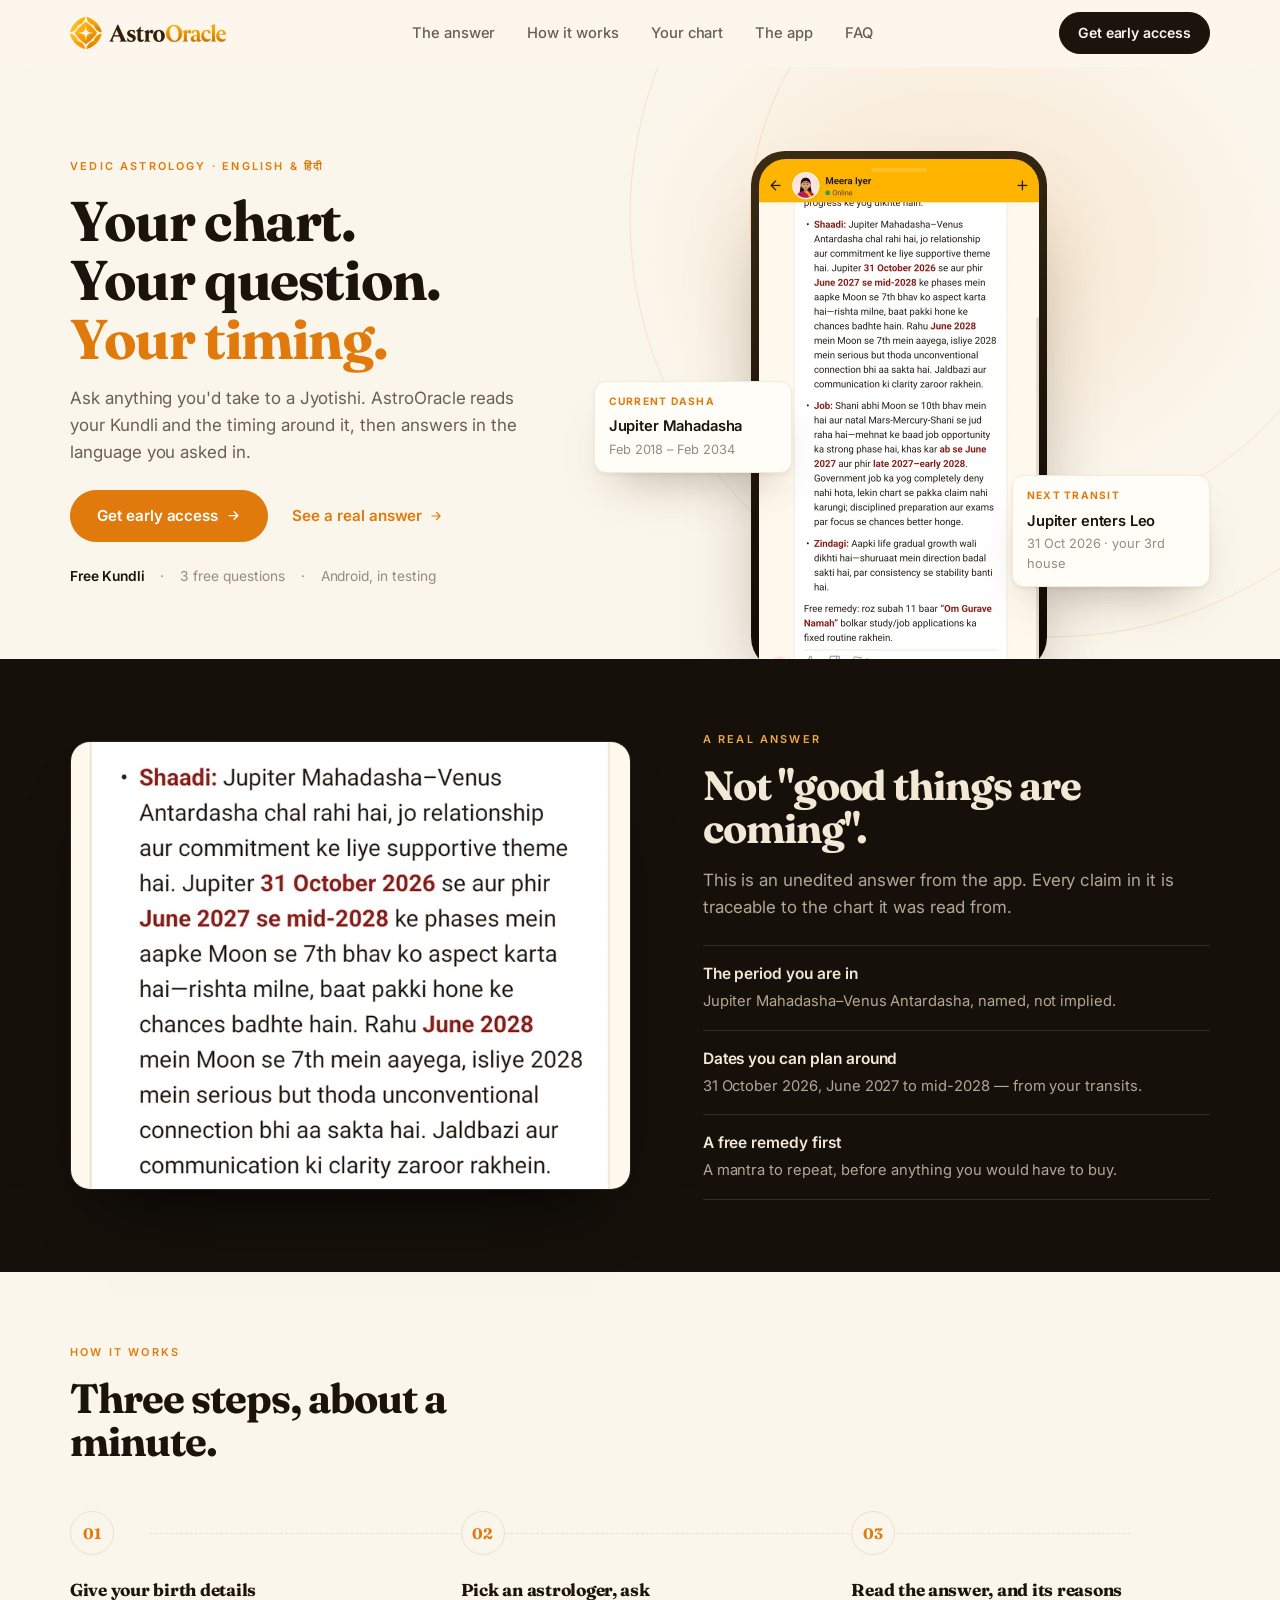
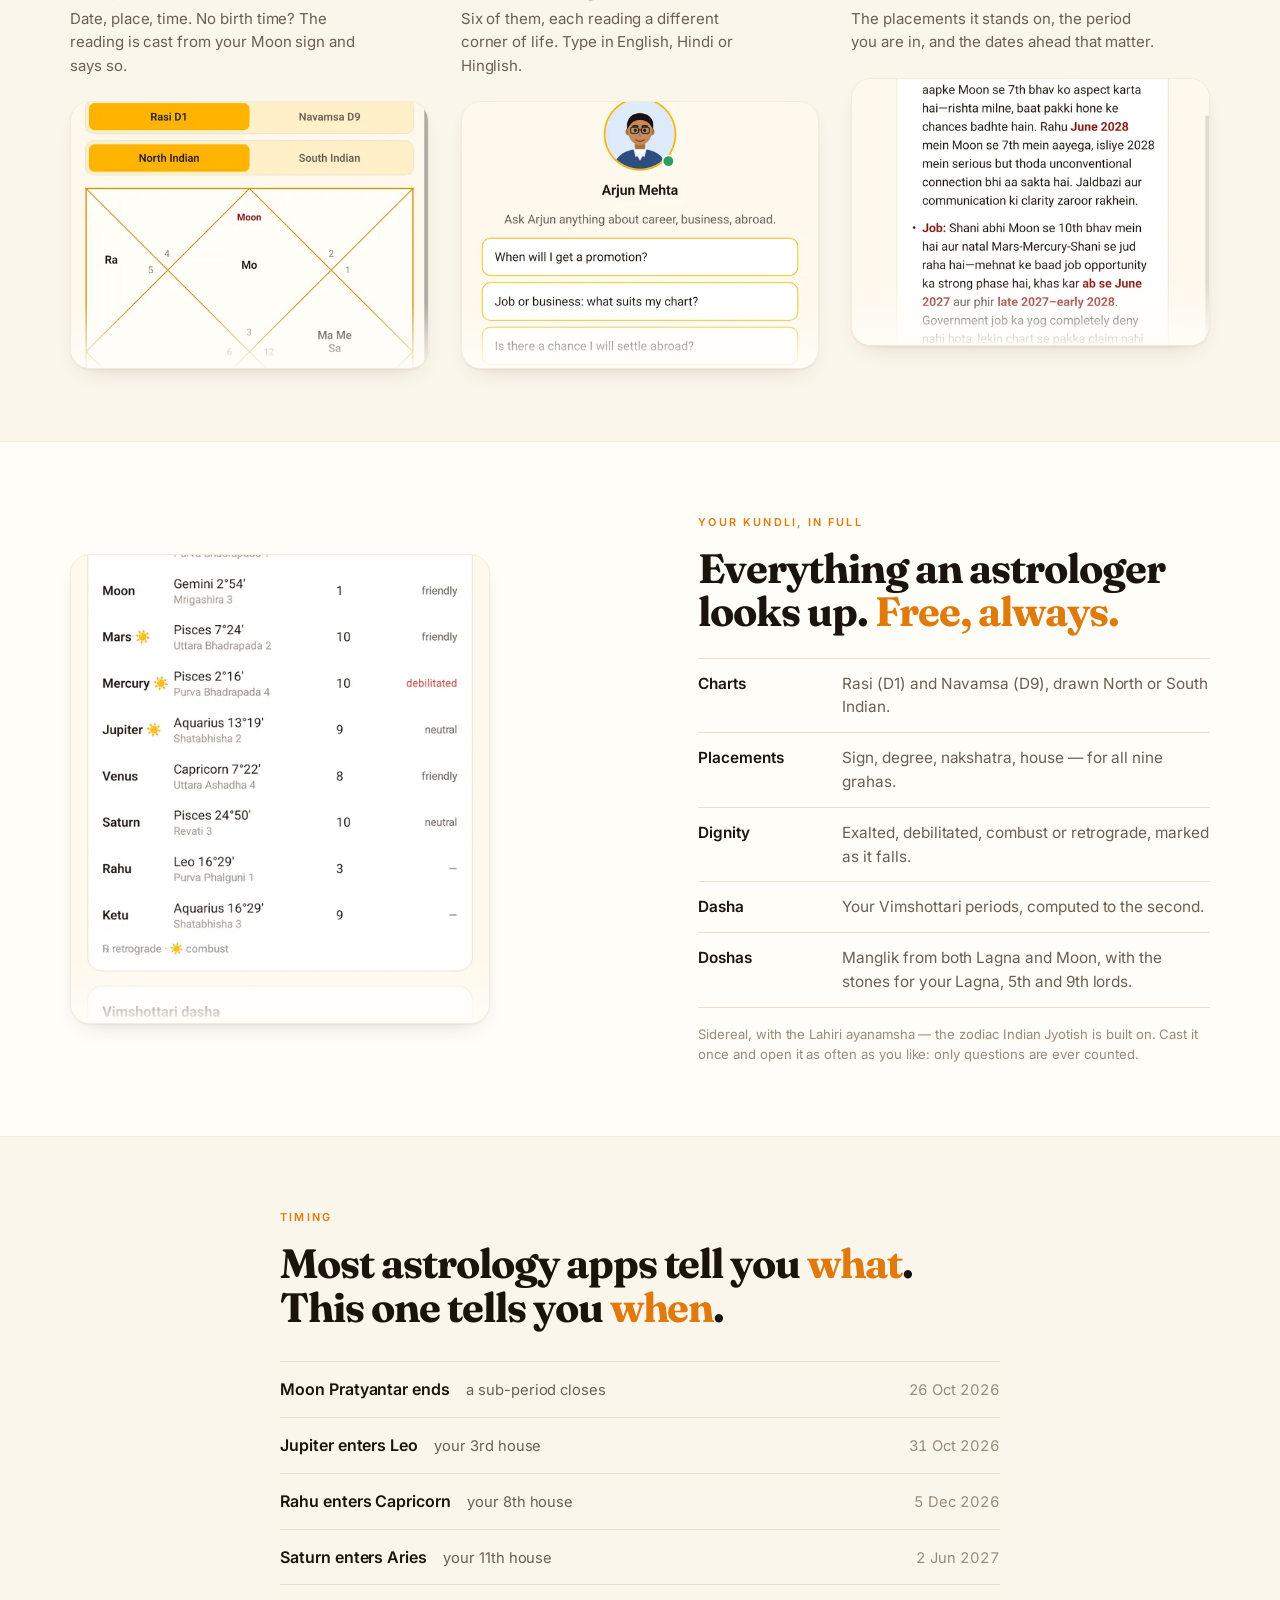
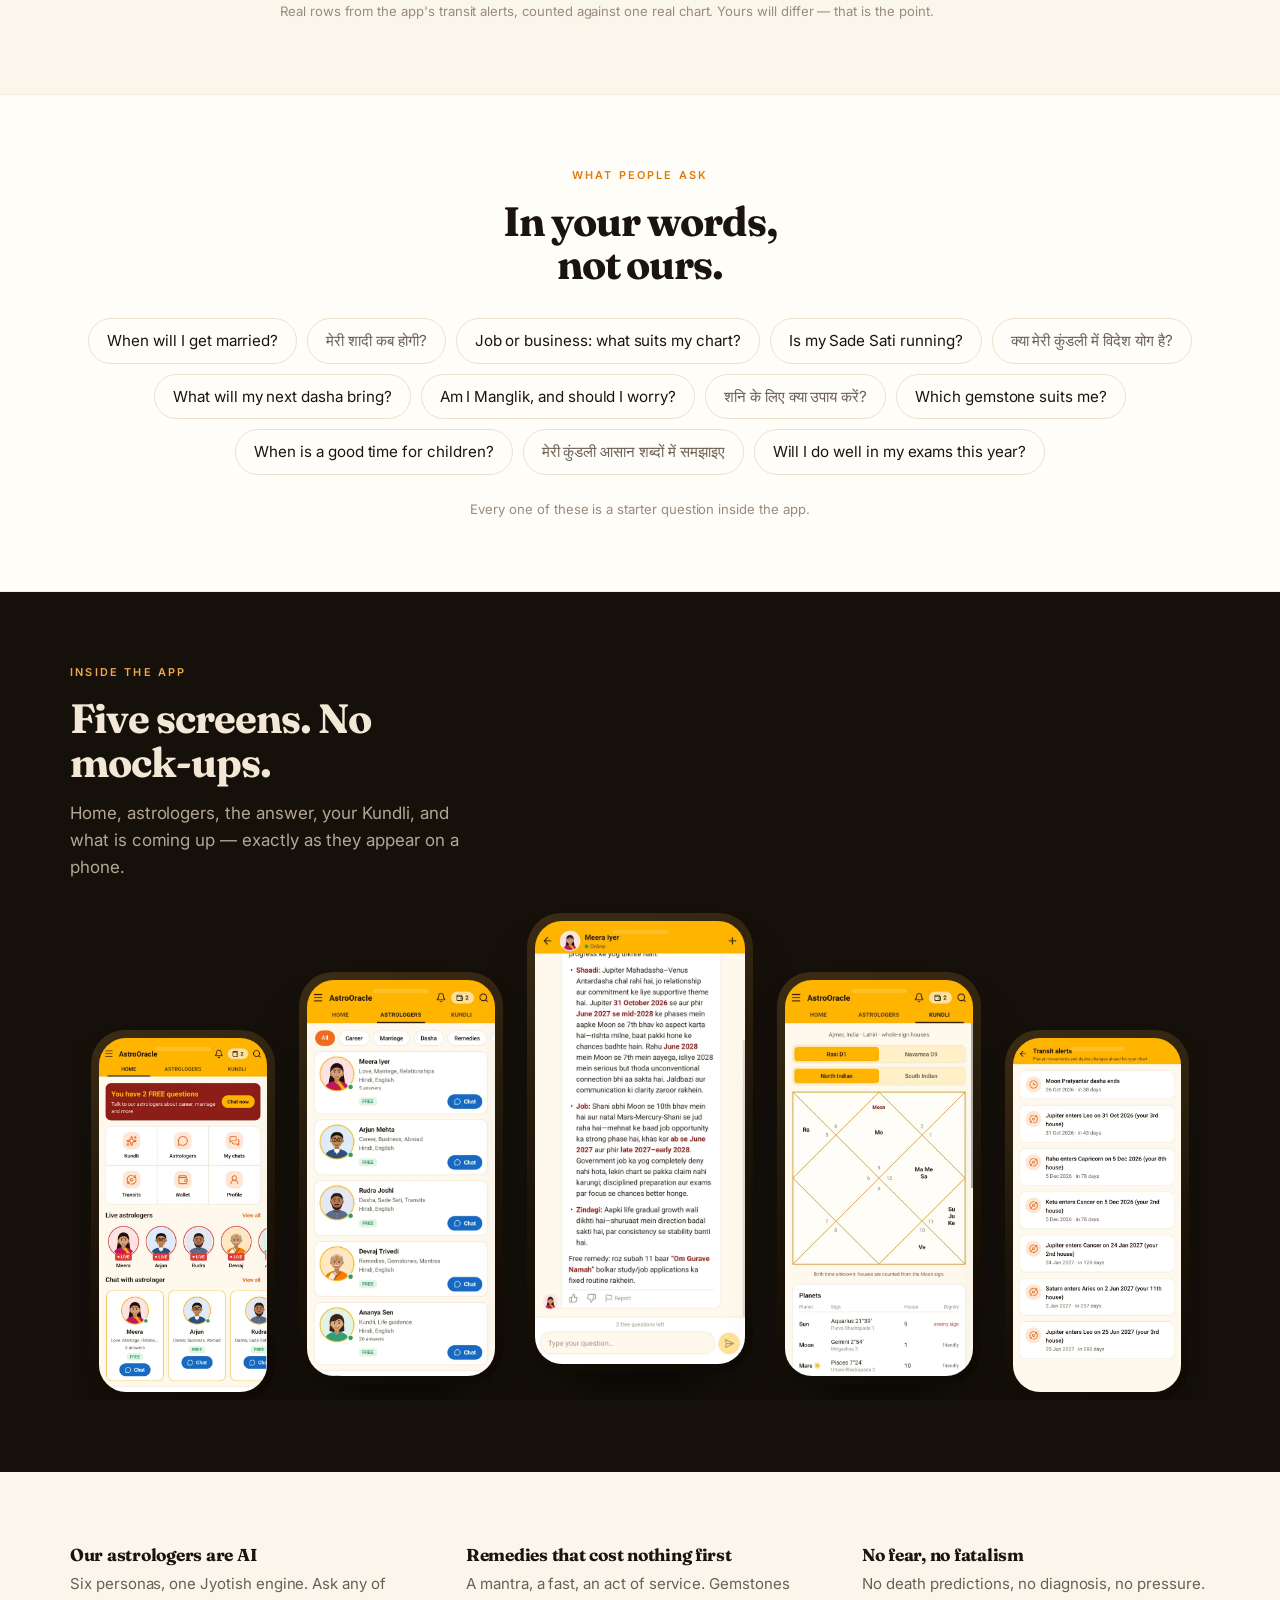
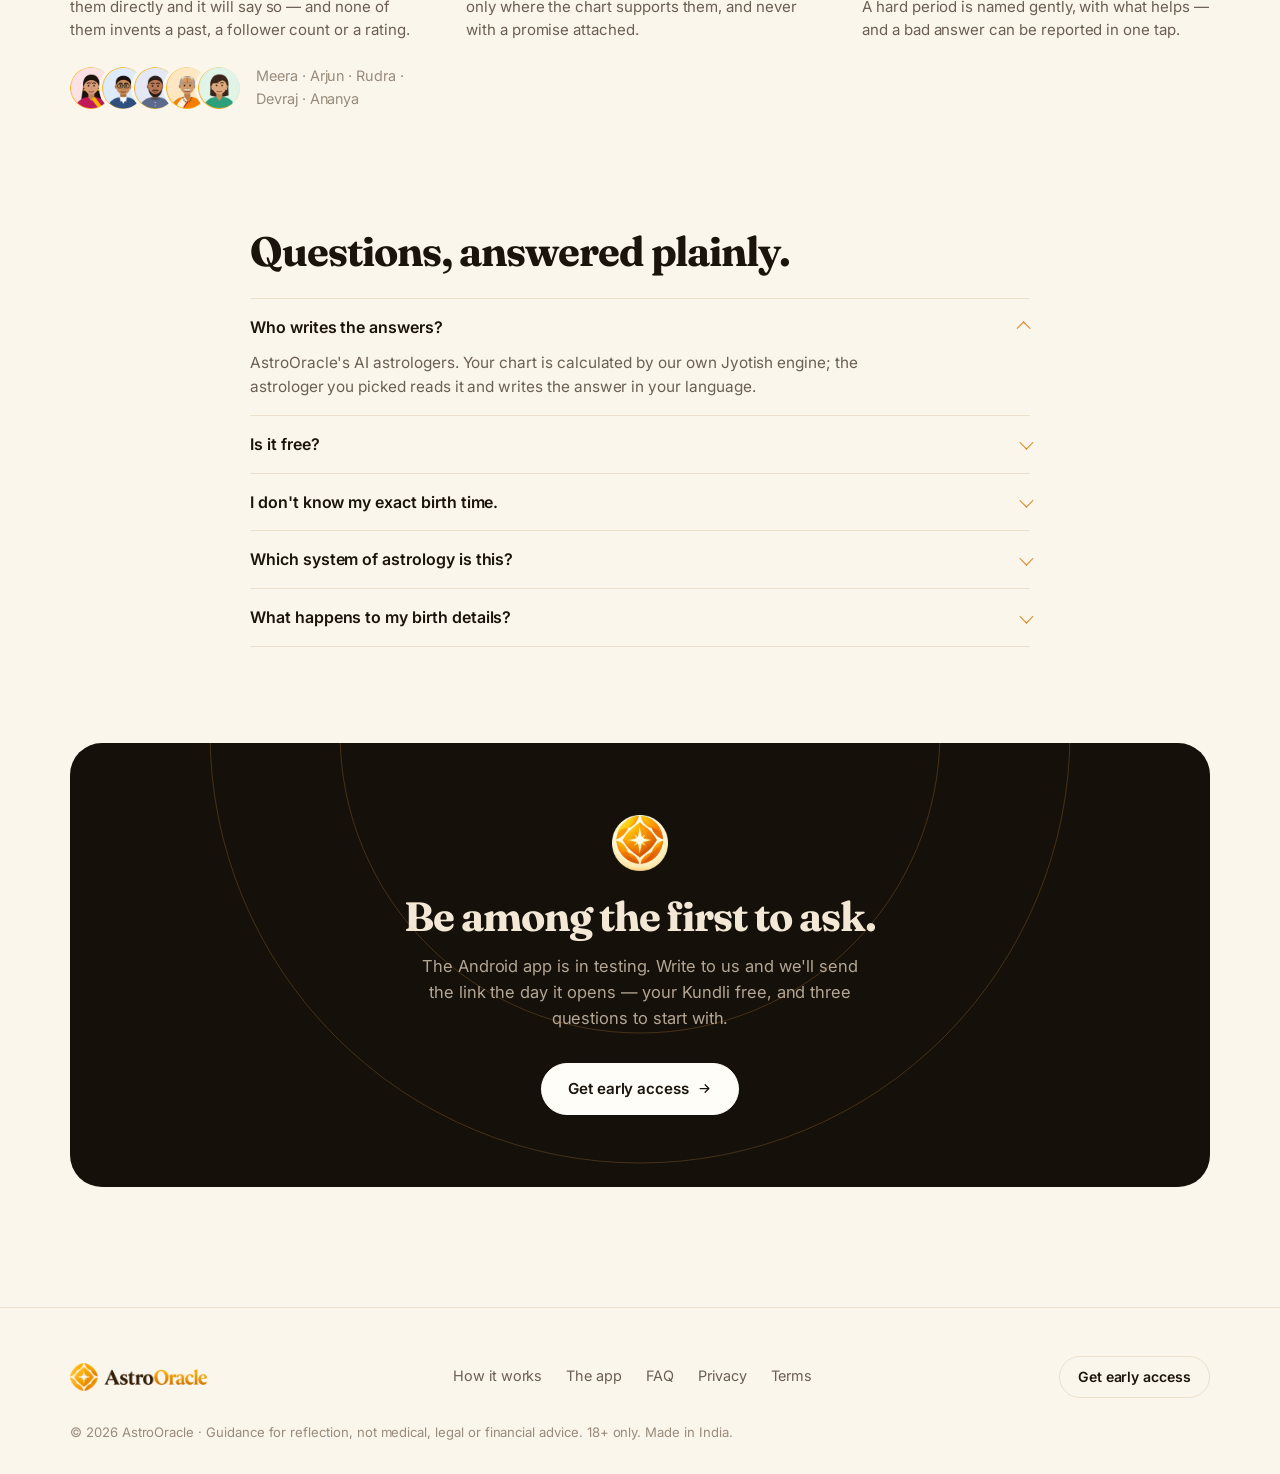
==== commit 23cf50f4: "Say plainly that the Kundli is free It is the strongest thing the app gives away and the site never " ====
--- a/index.html
+++ b/index.html
@@ -56,9 +56,9 @@
         <a class="textlink" href="#answer">See a real answer <svg><use href="#arrow"/></svg></a>
       </div>
       <div class="hero-meta">
-        <span><b>3 questions free</b></span>
+        <span><b>Free Kundli</b></span>
         <span>·</span>
-        <span>answers in seconds</span>
+        <span>3 free questions</span>
         <span>·</span>
         <span>Android, in testing</span>
       </div>
@@ -142,14 +142,15 @@
       </div>
       <div>
         <span class="eyebrow">Your Kundli, in full</span>
-        <h2>Everything an astrologer looks up before answering.</h2>
+        <h2>Everything an astrologer looks up. <em style="font-style:normal;color:var(--accent)">Free, always.</em></h2>
         <ul class="spec">
           <li><b>Charts</b><span>Rasi (D1) and Navamsa (D9), drawn North or South Indian.</span></li>
           <li><b>Placements</b><span>Sign, degree, nakshatra, house — for all nine grahas.</span></li>
           <li><b>Dignity</b><span>Exalted, debilitated, combust or retrograde, marked as it falls.</span></li>
           <li><b>Dasha</b><span>Your Vimshottari periods, computed to the second.</span></li>
+          <li><b>Doshas</b><span>Manglik from both Lagna and Moon, with the stones for your Lagna, 5th and 9th lords.</span></li>
         </ul>
-        <p class="tiny" style="margin-top:var(--s-4)">Sidereal, with the Lahiri ayanamsha — the zodiac Indian Jyotish is built on.</p>
+        <p class="tiny" style="margin-top:var(--s-4)">Sidereal, with the Lahiri ayanamsha — the zodiac Indian Jyotish is built on. Cast it once and open it as often as you like: only questions are ever counted.</p>
       </div>
     </div>
   </div>
@@ -252,7 +253,7 @@
       </details>
       <details>
         <summary>Is it free?</summary>
-        <p>Every account starts with three free questions. After that a question pack keeps you going — no subscription, and an answer that fails is never counted.</p>
+        <p>Your Kundli is, always — the charts, the placements, the dasha timeline, the doshas and your transit dates, open as often as you like. Every account also starts with three free questions. After that a question pack keeps you going — no subscription, and an answer that fails is never counted.</p>
       </details>
       <details>
         <summary>I don't know my exact birth time.</summary>
@@ -281,7 +282,7 @@
       </div>
       <img class="emblem" src="assets/img/emblem.webp" width="56" height="56" loading="lazy" alt="" />
       <h2>Be among the first to ask.</h2>
-      <p>The Android app is in testing. Write to us and we'll send the link the day it opens, with your three free questions.</p>
+      <p>The Android app is in testing. Write to us and we'll send the link the day it opens — your Kundli free, and three questions to start with.</p>
       <a class="pill pill--light" href="mailto:hello@astrooracle.app?subject=AstroOracle%20early%20access">Get early access <svg><use href="#arrow"/></svg></a>
     </div>
   </div>
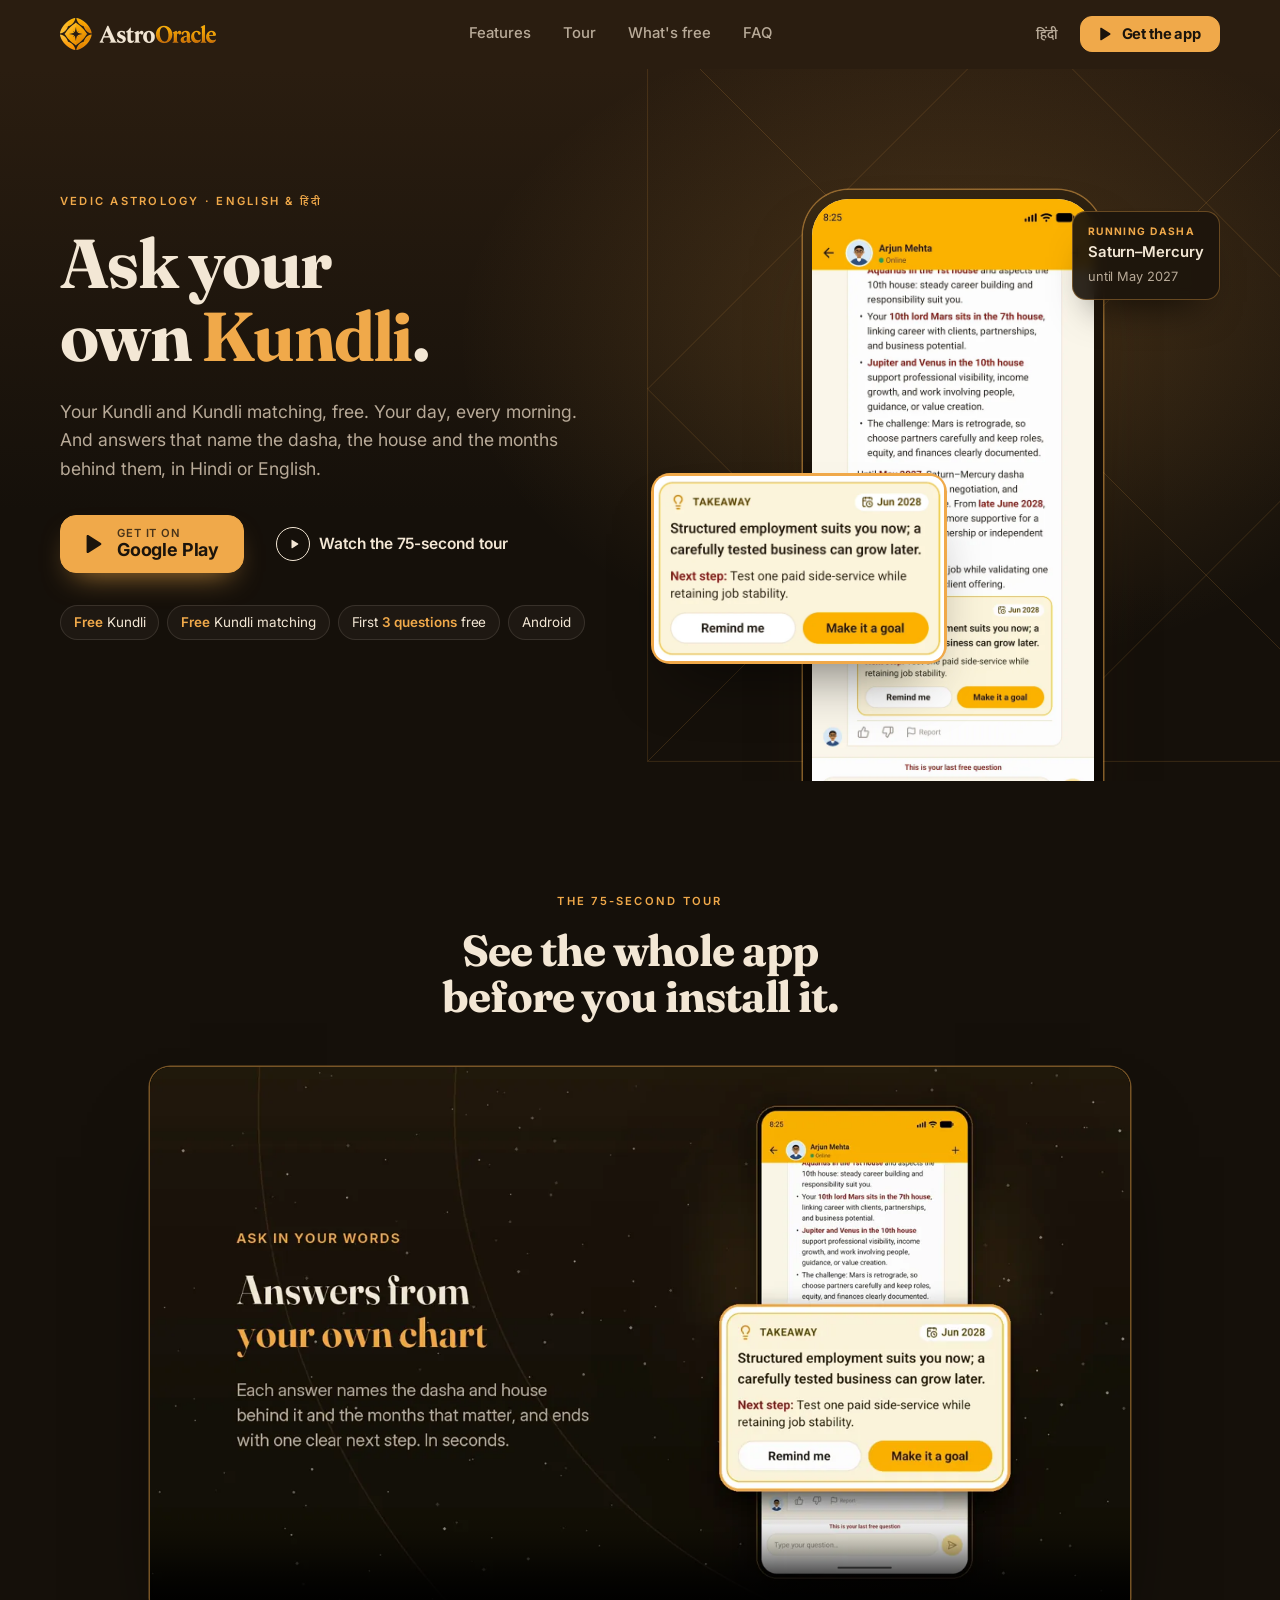
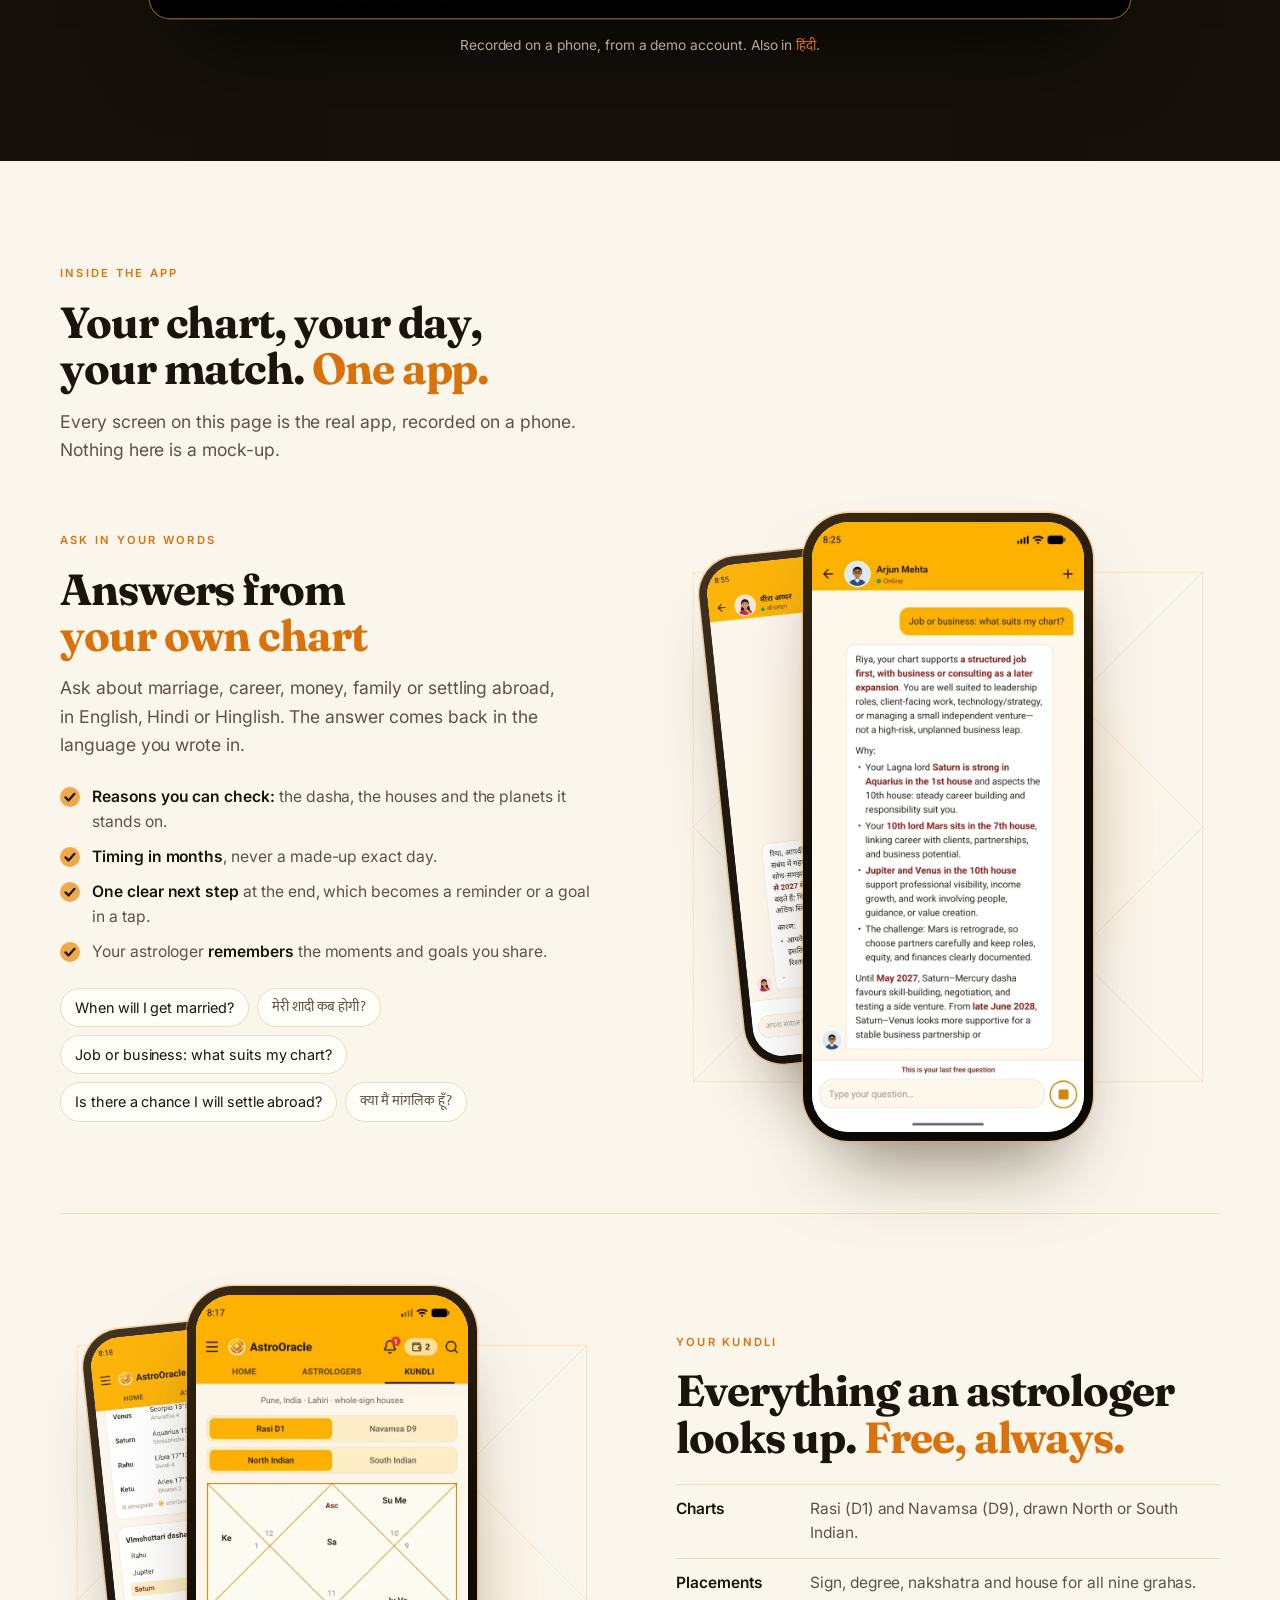
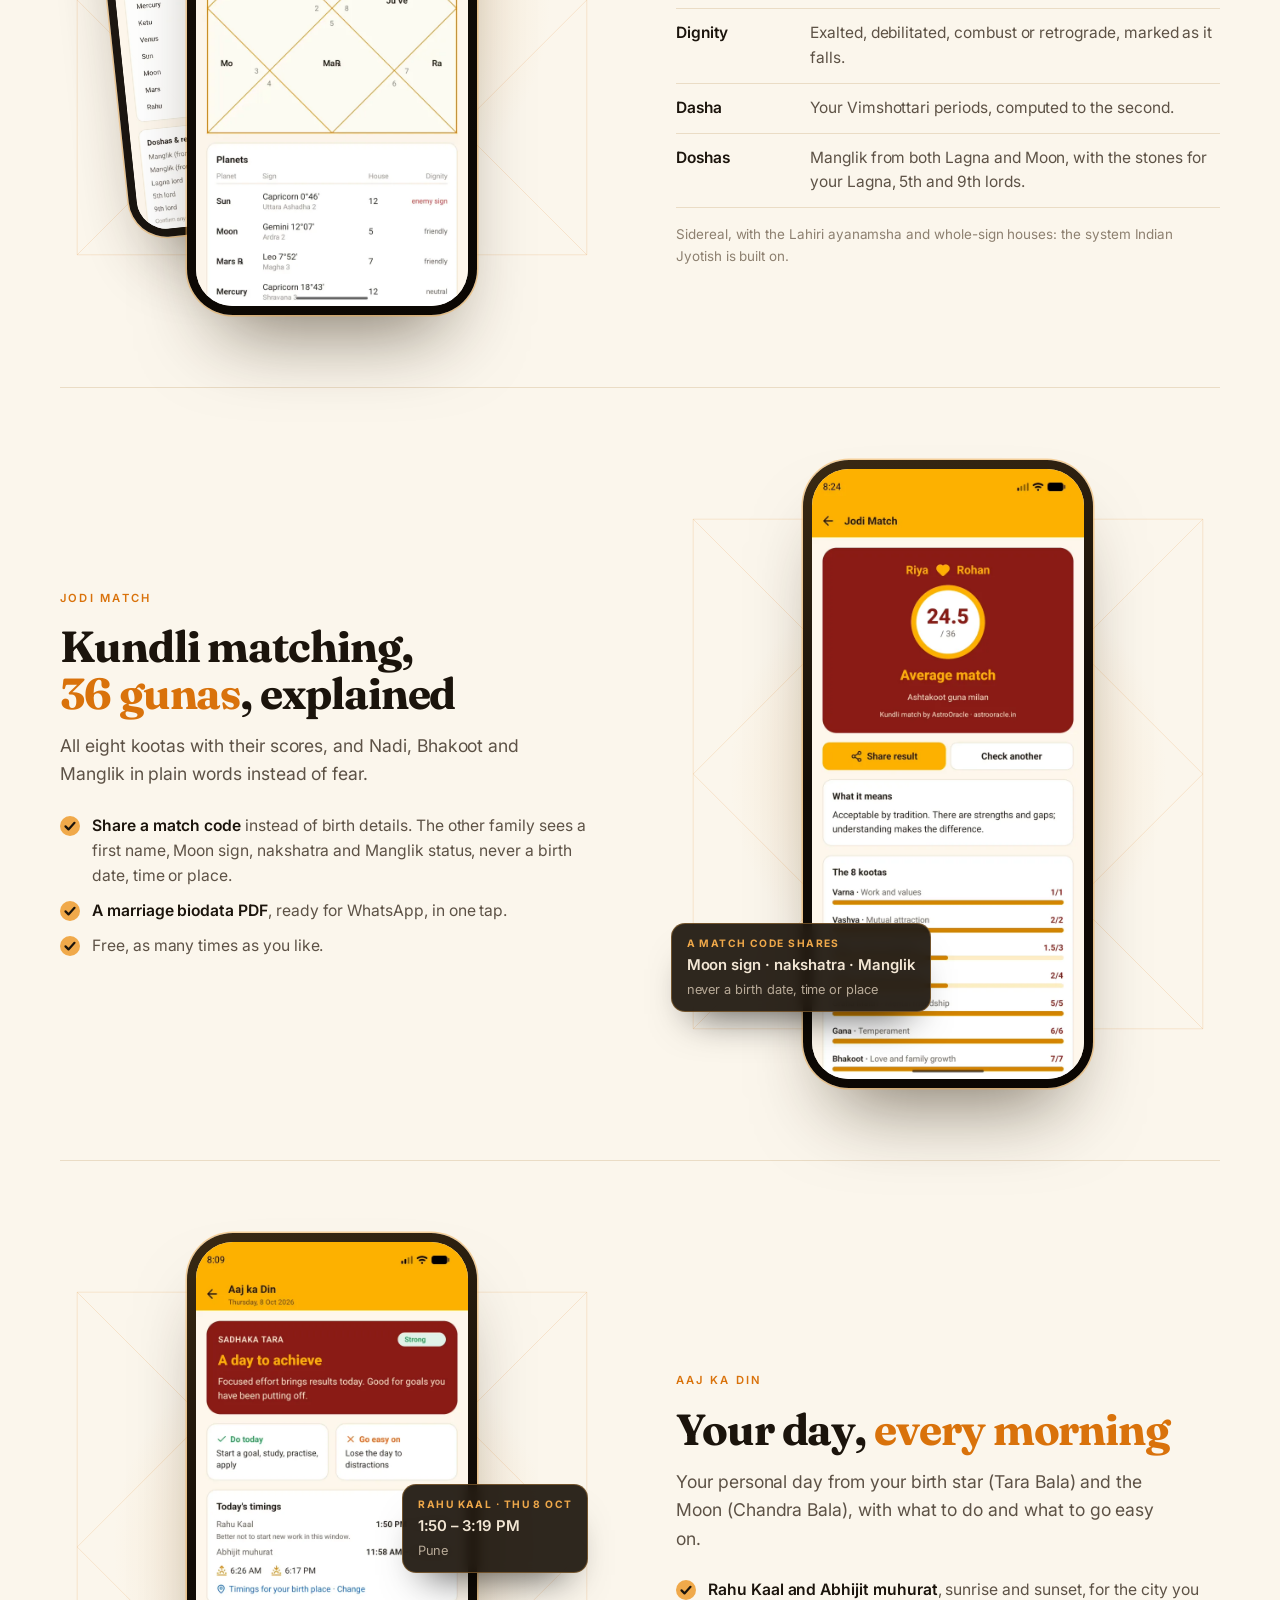
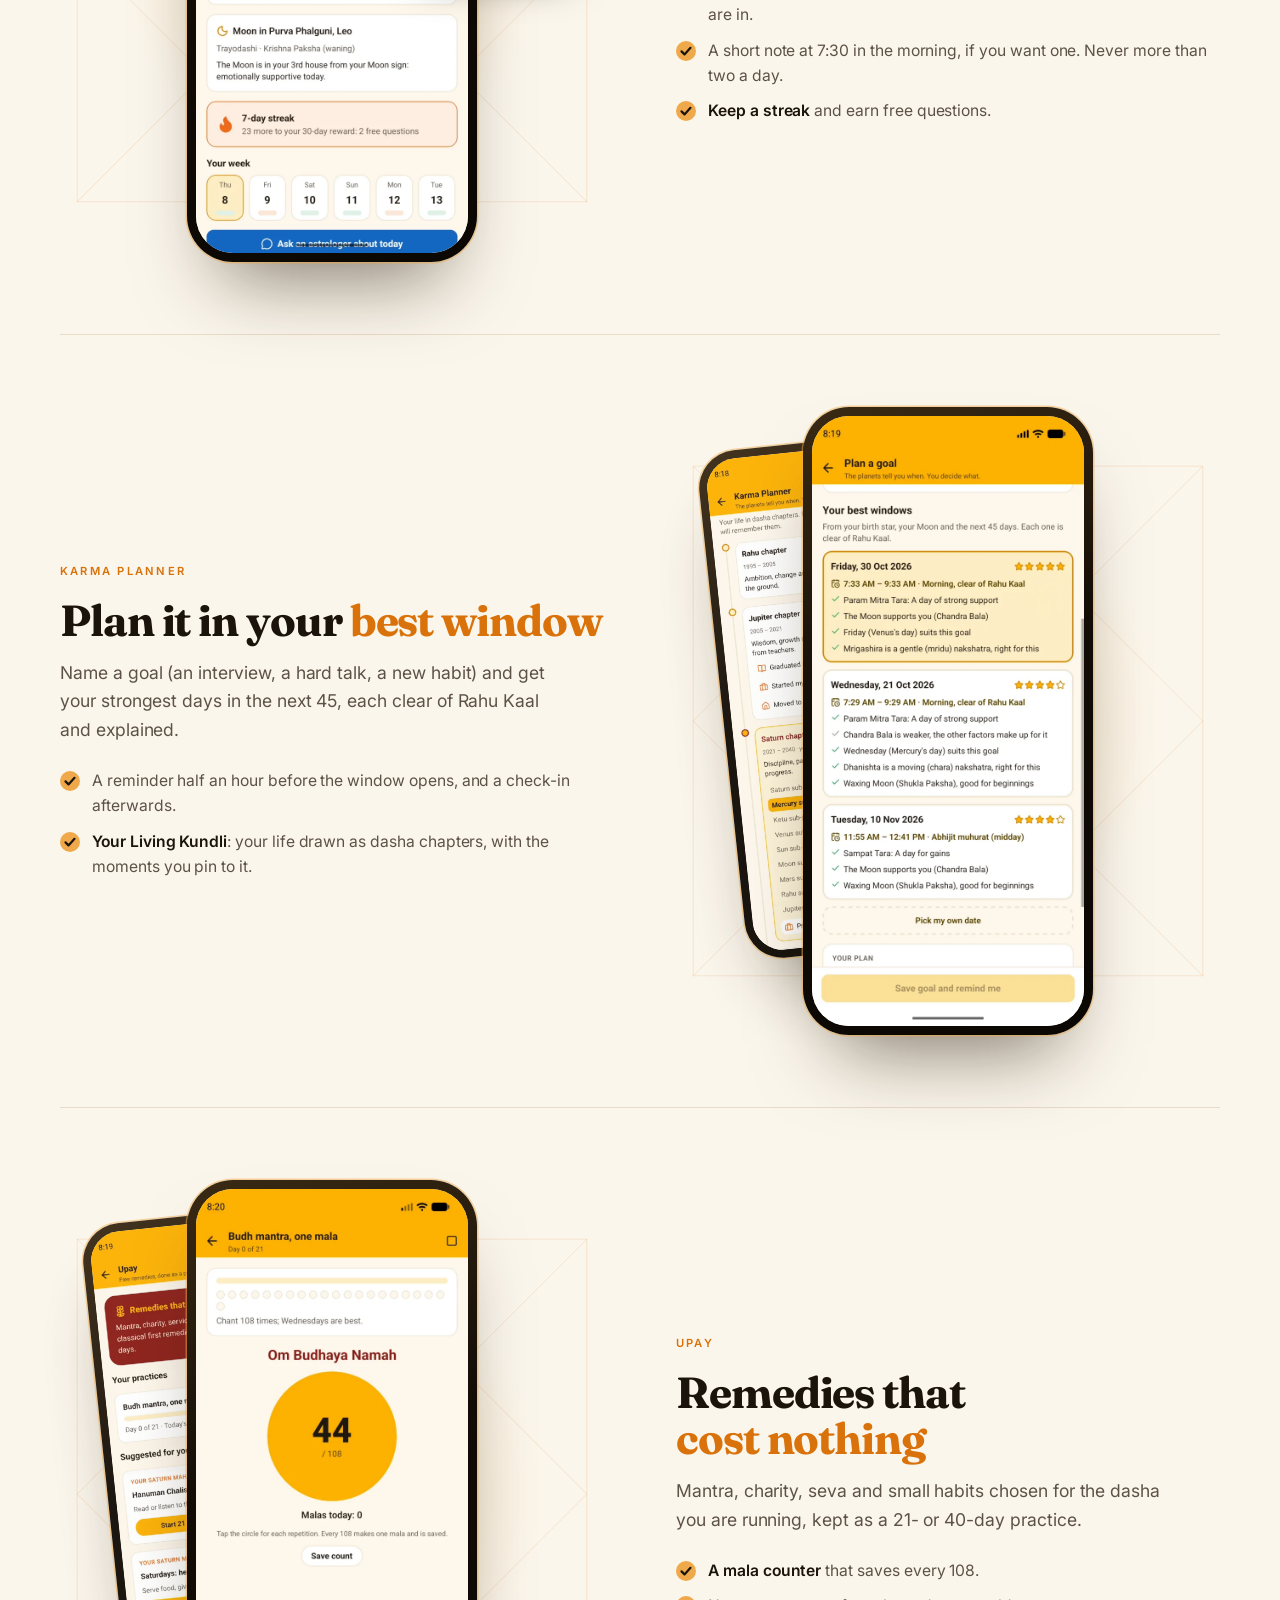
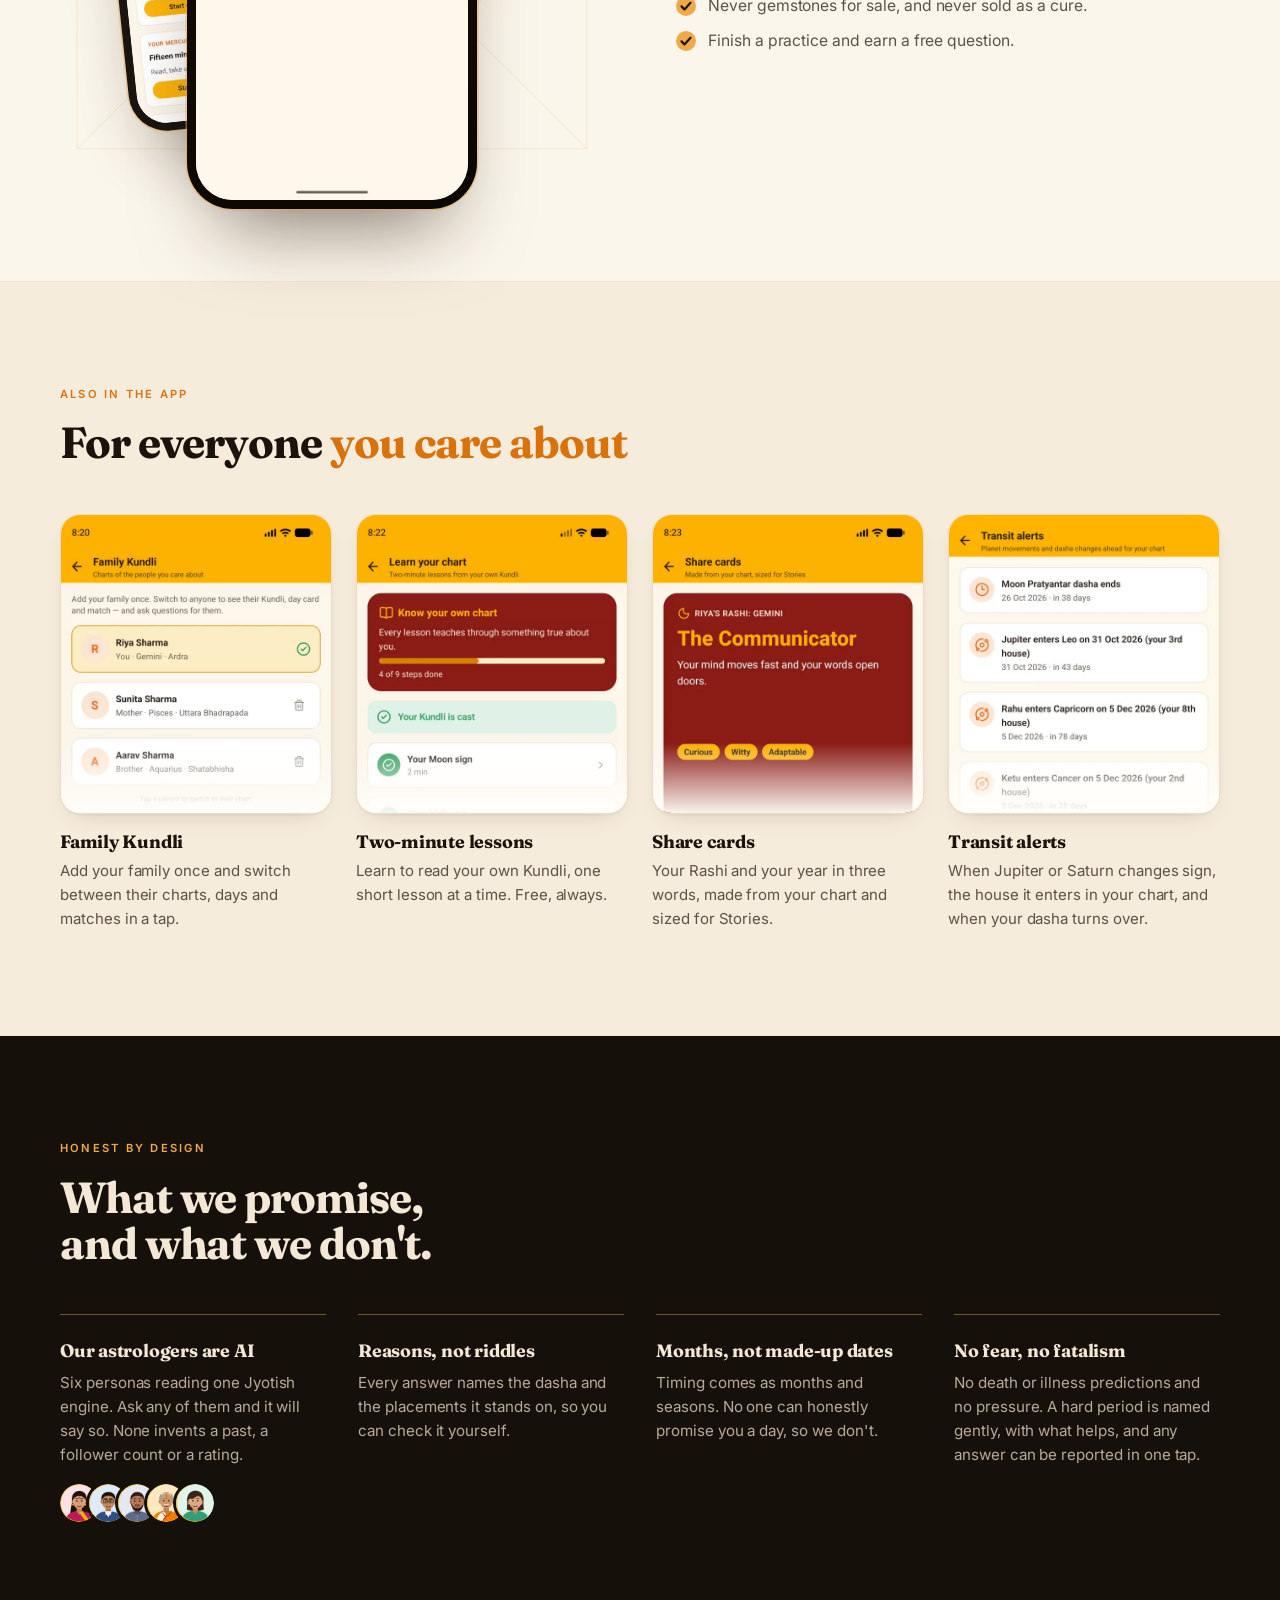
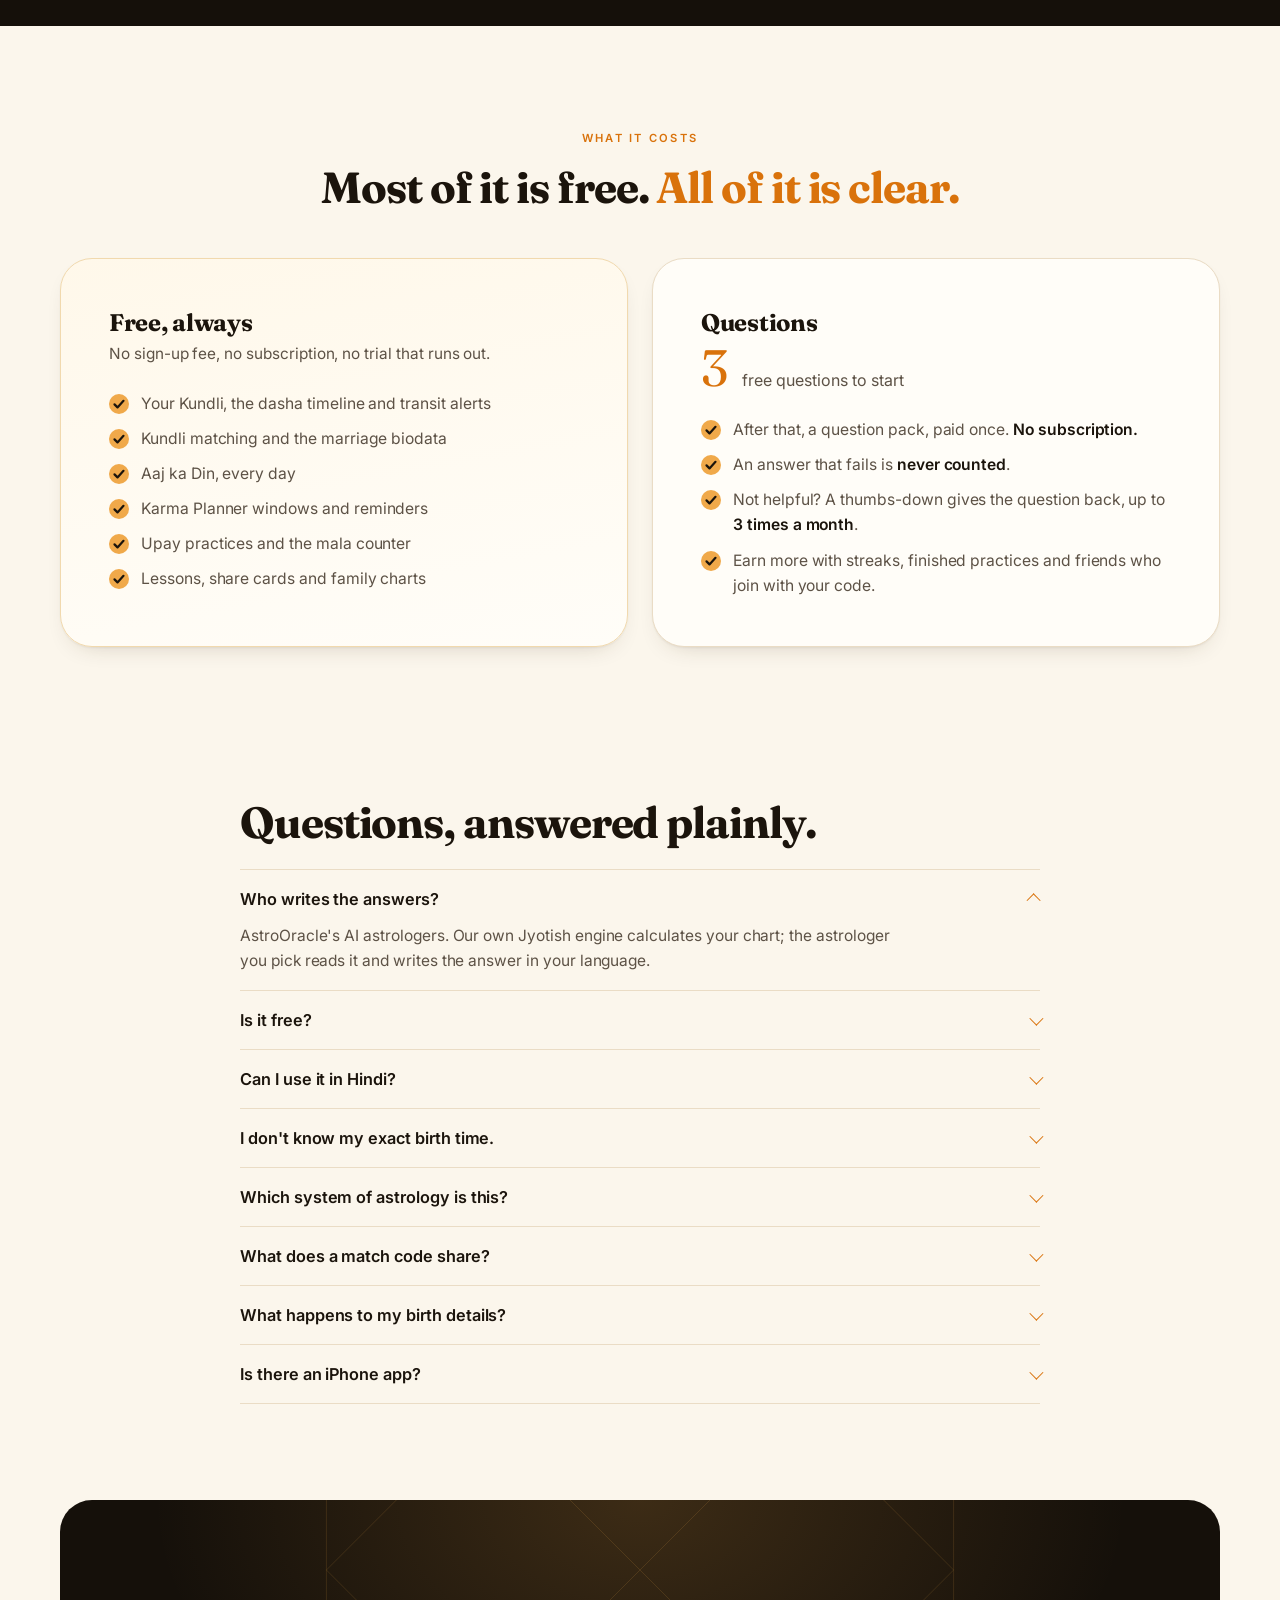
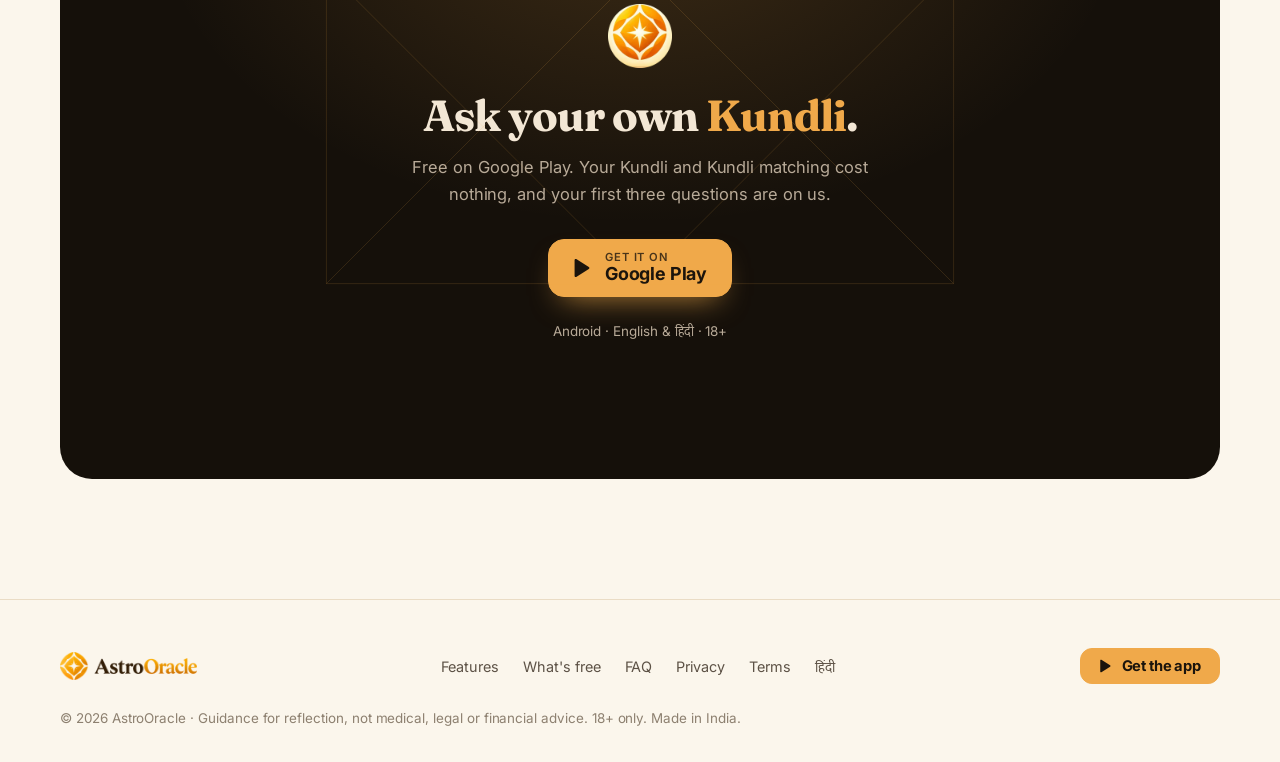
==== commit e286c620: "Redesign for 1.1.0: a Hindi page, the app in motion, and Google Play links - A night hero with a loo" ====
--- a/index.html
+++ b/index.html
@@ -3,240 +3,343 @@
 <head>
 <meta charset="utf-8" />
 <meta name="viewport" content="width=device-width, initial-scale=1" />
-<title>AstroOracle — your chart, your question, your timing</title>
-<meta name="description" content="Ask a question and AstroOracle reads your own Kundli, the dasha you are running and today's transits to answer it — in English, Hindi or Hinglish." />
-<meta property="og:title" content="AstroOracle — your chart, your question, your timing" />
-<meta property="og:description" content="Ask a question. AstroOracle reads your Kundli and the planetary timing around it, and answers in your language." />
+<title>AstroOracle — Free Kundli, Kundli Matching and Vedic Astrology in Hindi &amp; English</title>
+<meta name="description" content="Ask your own Kundli. Free Kundli and 36-guna Kundli matching, your day every morning with Rahu Kaal, and answers that name the dasha behind them — in Hindi and English." />
+<link rel="canonical" href="https://astrooracle.in/" />
+<link rel="alternate" hreflang="en" href="https://astrooracle.in/" />
+<link rel="alternate" hreflang="hi" href="https://astrooracle.in/hi/" />
+<link rel="alternate" hreflang="x-default" href="https://astrooracle.in/" />
 <meta property="og:type" content="website" />
-<meta property="og:image" content="assets/img/icon-512.png" />
-<meta name="theme-color" content="#FBF6EC" />
+<meta property="og:url" content="https://astrooracle.in/" />
+<meta property="og:title" content="AstroOracle — ask your own Kundli" />
+<meta property="og:description" content="Free Kundli and Kundli matching, your day every morning, and answers from your own chart. Hindi and English." />
+<meta property="og:image" content="https://astrooracle.in/assets/img/og-en.jpg" />
+<meta property="og:image:width" content="1200" />
+<meta property="og:image:height" content="630" />
+<meta name="twitter:card" content="summary_large_image" />
+<meta name="theme-color" content="#15100A" />
 <link rel="icon" href="assets/img/favicon.png" />
 <link rel="apple-touch-icon" href="assets/img/icon-512.png" />
 <link rel="preconnect" href="https://fonts.googleapis.com" />
 <link rel="preconnect" href="https://fonts.gstatic.com" crossorigin />
-<link href="https://fonts.googleapis.com/css2?family=Fraunces:opsz,wght@9..144,600;9..144,700&family=Inter:wght@400;500;600;700&display=swap" rel="stylesheet" />
+<link href="https://fonts.googleapis.com/css2?family=Fraunces:opsz,wght@9..144,600;9..144,700&family=Inter:wght@400;500;600;700&family=Mukta:wght@400;600&display=swap" rel="stylesheet" />
 <link rel="stylesheet" href="assets/css/styles.css" />
+<script>document.documentElement.classList.add('js');</script>
+<script type="application/ld+json">
+{
+  "@context": "https://schema.org",
+  "@type": "MobileApplication",
+  "name": "AstroOracle",
+  "operatingSystem": "Android",
+  "applicationCategory": "LifestyleApplication",
+  "inLanguage": ["en", "hi"],
+  "url": "https://astrooracle.in/",
+  "downloadUrl": "https://play.google.com/store/apps/details?id=com.astrooracle.avokara",
+  "image": "https://astrooracle.in/assets/img/icon-512.png",
+  "description": "Vedic astrology in Hindi and English: a free Kundli, free 36-guna Kundli matching, a daily card with Rahu Kaal, and answers from your own chart.",
+  "offers": { "@type": "Offer", "price": "0", "priceCurrency": "INR" }
+}
+</script>
 </head>
 <body>
 
 <svg width="0" height="0" style="position:absolute" aria-hidden="true"><defs>
   <symbol id="arrow" viewBox="0 0 24 24"><path d="M5 12h13M13 6l6 6-6 6" stroke-linecap="round" stroke-linejoin="round"/></symbol>
+  <symbol id="play" viewBox="0 0 24 24"><path d="M7 4.6v14.8a1 1 0 0 0 1.53.85l11.6-7.4a1 1 0 0 0 0-1.7L8.53 3.75A1 1 0 0 0 7 4.6z"/></symbol>
+  <symbol id="chart" viewBox="0 0 100 100"><path vector-effect="non-scaling-stroke" d="M1 1h98v98H1zM1 1l98 98M99 1L1 99M50 1l49 49-49 49L1 50z"/></symbol>
 </defs></svg>
 
-<nav class="nav" id="nav">
-  <div class="wrap">
-    <a href="./" aria-label="AstroOracle">
-      <img src="assets/img/logo-wordmark.png" srcset="assets/img/logo-wordmark.png 1x, assets/img/logo-wordmark@2x.png 2x" alt="AstroOracle" width="156" height="32" />
+<nav class="nav nav--night" id="nav" aria-label="Main">
+  <div class="wrap">
+    <a class="brand" href="./" aria-label="AstroOracle home">
+      <img class="on-day" src="assets/img/logo-wordmark.png" srcset="assets/img/logo-wordmark.png 1x, assets/img/logo-wordmark@2x.png 2x" alt="AstroOracle" width="156" height="32" />
+      <img class="on-night" src="assets/img/logo-wordmark-light.png" srcset="assets/img/logo-wordmark-light.png 1x, assets/img/logo-wordmark-light@2x.png 2x" alt="AstroOracle" width="156" height="32" />
     </a>
     <div class="nav-links">
-      <a href="#answer">The answer</a>
-      <a href="#how">How it works</a>
-      <a href="#chart">Your chart</a>
-      <a href="#app">The app</a>
+      <a href="#features">Features</a>
+      <a href="#tour">Tour</a>
+      <a href="#costs">What's free</a>
       <a href="#faq">FAQ</a>
     </div>
-    <a class="pill pill--sm" href="#access">Get early access</a>
+    <div class="nav-actions">
+      <a class="lang hi-text" href="hi/" hreflang="hi" lang="hi">हिंदी</a>
+      <a class="store store--sm" href="https://play.google.com/store/apps/details?id=com.astrooracle.avokara"><svg aria-hidden="true"><use href="#play"/></svg><span><b>Get the app</b></span></a>
+    </div>
   </div>
 </nav>
 
 <!-- ============ HERO ============ -->
-<header class="hero">
-  <div class="orbits" aria-hidden="true">
-    <svg width="900" height="900" viewBox="0 0 900 900" style="right:-220px;top:-300px">
-      <circle cx="450" cy="450" r="300"/><circle cx="450" cy="450" r="420"/>
-    </svg>
-  </div>
+<header class="hero" id="top">
+  <div class="motif" aria-hidden="true"><svg><use href="#chart"/></svg></div>
   <div class="wrap">
     <div class="hero-copy">
-      <span class="eyebrow">Vedic astrology · English &amp; हिंदी</span>
-      <h1>Your chart.<br />Your question.<br /><em>Your timing.</em></h1>
-      <p class="lede">Ask anything you'd take to a Jyotishi. AstroOracle reads your Kundli and the timing around it, then answers in the language you asked in.</p>
+      <span class="eyebrow">Vedic astrology · English &amp; <span class="hi-text">हिंदी</span></span>
+      <h1>Ask your own <em>Kundli</em>.</h1>
+      <p class="lede">Your Kundli and Kundli matching, free. Your day, every morning. And answers that name the dasha, the house and the months behind them, in Hindi or English.</p>
       <div class="hero-actions">
-        <a class="pill pill--accent" href="#access">Get early access <svg><use href="#arrow"/></svg></a>
-        <a class="textlink" href="#answer">See a real answer <svg><use href="#arrow"/></svg></a>
-      </div>
-      <div class="hero-meta">
-        <span><b>Free Kundli</b></span>
-        <span>·</span>
-        <span>3 free questions</span>
-        <span>·</span>
-        <span>Android, in testing</span>
-      </div>
-    </div>
-
+        <a class="store" href="https://play.google.com/store/apps/details?id=com.astrooracle.avokara"><svg aria-hidden="true"><use href="#play"/></svg><span><small>Get it on</small><b>Google Play</b></span></a>
+        <a class="textlink" href="#tour"><span class="play-dot" aria-hidden="true"><svg><use href="#play"/></svg></span>Watch the 75-second tour</a>
+      </div>
+      <ul class="hero-meta">
+        <li><b>Free</b> Kundli</li>
+        <li><b>Free</b> Kundli matching</li>
+        <li>First <b>3 questions</b> free</li>
+        <li>Android</li>
+      </ul>
+    </div>
     <div class="hero-stage">
-      <div class="device device--clip" style="height:520px">
-        <img src="assets/img/screen-chat.webp" width="560" height="1180" fetchpriority="high"
-             alt="An answer in AstroOracle: marriage timing explained with dasha periods, transit dates and a free remedy." />
-      </div>
-      <div class="ucard ucard--a">
-        <div class="label">Current dasha</div>
-        <strong>Jupiter Mahadasha</strong>
-        <span>Feb 2018 – Feb 2034</span>
-      </div>
-      <div class="ucard ucard--b">
-        <div class="label">Next transit</div>
-        <strong>Jupiter enters Leo</strong>
-        <span>31 Oct 2026 · your 3rd house</span>
-      </div>
+      <div class="phone">
+        <video id="hero-video" muted loop playsinline preload="none" poster="assets/video/hero-en.webp" width="600" height="1346"
+               aria-label="A question asked in AstroOracle and answered from the chart, ending with a takeaway.">
+          <source src="assets/video/hero-en.mp4" type="video/mp4" />
+        </video>
+      </div>
+      <div class="lift"><img src="assets/img/app/en/takeaway.webp" width="616" height="392" alt="The takeaway at the end of an answer: one line of guidance, a next step, and buttons to set a reminder or make it a goal." /></div>
+      <div class="chip" aria-hidden="true"><small>Running dasha</small><b>Saturn–Mercury</b><span>until May 2027</span></div>
     </div>
   </div>
 </header>
 
-<!-- ============ PROOF ============ -->
-<section class="night pad on-night" id="answer">
-  <div class="wrap">
-    <div class="proof">
-      <div class="proof-shot reveal">
-        <img src="assets/img/detail-answer.webp" width="700" height="561" loading="lazy"
-             alt="Part of a real answer: Jupiter Mahadasha–Venus Antardasha, transit dates in bold, and what they support." />
-      </div>
-      <div>
-        <span class="eyebrow">A real answer</span>
-        <h2>Not "good things are coming".</h2>
-        <p class="lede" style="margin-top:var(--s-4)">This is an unedited answer from the app. Every claim in it is traceable to the chart it was read from.</p>
-        <ul class="notes">
-          <li><b>The period you are in</b><span>Jupiter Mahadasha–Venus Antardasha, named, not implied.</span></li>
-          <li><b>Dates you can plan around</b><span>31 October 2026, June 2027 to mid-2028 — from your transits.</span></li>
-          <li><b>A free remedy first</b><span>A mantra to repeat, before anything you would have to buy.</span></li>
-        </ul>
-      </div>
-    </div>
-  </div>
-</section>
-
-<!-- ============ HOW IT WORKS ============ -->
-<section class="pad" id="how">
-  <div class="wrap">
-    <span class="eyebrow">How it works</span>
-    <h2 style="max-width:16ch">Three steps, about a minute.</h2>
-    <div class="steps" style="margin-top:var(--s-7)">
-      <div class="step reveal">
-        <div class="step-n">01</div>
-        <h3>Give your birth details</h3>
-        <p>Date, place, time. No birth time? The reading is cast from your Moon sign and says so.</p>
-        <div class="screen screen--window" style="--crop:26%"><img src="assets/img/screen-kundli.webp" width="560" height="1180" loading="lazy" alt="The Kundli screen with the North Indian chart." /></div>
-      </div>
-      <div class="step reveal d1">
-        <div class="step-n">02</div>
-        <h3>Pick an astrologer, ask</h3>
-        <p>Six of them, each reading a different corner of life. Type in English, Hindi or Hinglish.</p>
-        <div class="screen screen--window" style="--crop:46%"><img src="assets/img/screen-ask.webp" width="560" height="1180" loading="lazy" alt="A chat ready for the first question, with suggested questions." /></div>
-      </div>
-      <div class="step reveal d2">
-        <div class="step-n">03</div>
-        <h3>Read the answer, and its reasons</h3>
-        <p>The placements it stands on, the period you are in, and the dates ahead that matter.</p>
-        <div class="screen screen--window" style="--crop:34%"><img src="assets/img/screen-chat.webp" width="560" height="1180" loading="lazy" alt="The answer with dasha periods and transit dates." /></div>
-      </div>
-    </div>
-  </div>
-</section>
-
-<!-- ============ YOUR CHART ============ -->
-<section class="pad" id="chart" style="background:var(--paper);border-block:1px solid var(--hair-soft)">
-  <div class="wrap">
-    <div class="bleed">
-      <div class="bleed-visual reveal">
-        <div class="screen screen--window" style="--crop:30%"><img src="assets/img/screen-dasha.webp" width="560" height="1180" loading="lazy" alt="The Kundli screen: planets with sign, degree, nakshatra, house and dignity, and the Vimshottari dasha timeline." /></div>
-      </div>
-      <div>
-        <span class="eyebrow">Your Kundli, in full</span>
-        <h2>Everything an astrologer looks up. <em style="font-style:normal;color:var(--accent)">Free, always.</em></h2>
+<!-- ============ TOUR ============ -->
+<section class="tour" id="tour">
+  <div class="wrap">
+    <div class="section-head center">
+      <span class="eyebrow">The 75-second tour</span>
+      <h2>See the whole app before you install it.</h2>
+    </div>
+    <div class="player reveal">
+      <video controls preload="none" playsinline poster="assets/video/intro-en.webp" width="1280" height="720" aria-label="A 75-second tour of AstroOracle">
+        <source src="assets/video/intro-en.mp4" type="video/mp4" />
+      </video>
+    </div>
+    <p class="player-note">Recorded on a phone, from a demo account. Also in <a href="hi/#tour" hreflang="hi" lang="hi" class="hi-text">हिंदी</a>.</p>
+  </div>
+</section>
+
+<!-- ============ FEATURES ============ -->
+<section class="features" id="features">
+  <div class="wrap">
+    <div class="section-head">
+      <span class="eyebrow">Inside the app</span>
+      <h2>Your chart, your day, your match. <em>One app.</em></h2>
+      <p class="lede">Every screen on this page is the real app, recorded on a phone. Nothing here is a mock-up.</p>
+    </div>
+
+    <article class="feature" id="ask">
+      <div class="feature-copy reveal">
+        <span class="eyebrow">Ask in your words</span>
+        <h2>Answers from <em>your own chart</em></h2>
+        <p class="lede">Ask about marriage, career, money, family or settling abroad, in English, Hindi or Hinglish. The answer comes back in the language you wrote in.</p>
+        <ul class="ticks">
+          <li><span><b>Reasons you can check:</b> the dasha, the houses and the planets it stands on.</span></li>
+          <li><span><b>Timing in months</b>, never a made-up exact day.</span></li>
+          <li><span><b>One clear next step</b> at the end, which becomes a reminder or a goal in a tap.</span></li>
+          <li><span>Your astrologer <b>remembers</b> the moments and goals you share.</span></li>
+        </ul>
+        <div class="asks" aria-label="Questions people ask">
+          <span>When will I get married?</span>
+          <span class="hi-text" lang="hi">मेरी शादी कब होगी?</span>
+          <span>Job or business: what suits my chart?</span>
+          <span>Is there a chance I will settle abroad?</span>
+          <span class="hi-text" lang="hi">क्या मैं मांगलिक हूँ?</span>
+        </div>
+      </div>
+      <div class="feature-visual reveal d1">
+        <div class="motif" aria-hidden="true"><svg><use href="#chart"/></svg></div>
+        <div class="phone phone--sm phone--back"><img src="assets/img/app/hi/answer.webp" width="640" height="1437" loading="lazy" alt="The same kind of answer in Hindi, for a question about marriage." /></div>
+        <div class="phone"><img src="assets/img/app/en/answer.webp" width="640" height="1437" loading="lazy" alt="An answer to 'Job or business: what suits my chart?' naming Saturn in the 1st house, Mars in the 7th and the dates that matter." /></div>
+      </div>
+    </article>
+
+    <article class="feature feature--flip" id="kundli">
+      <div class="feature-copy reveal">
+        <span class="eyebrow">Your Kundli</span>
+        <h2>Everything an astrologer looks up. <em>Free, always.</em></h2>
         <ul class="spec">
           <li><b>Charts</b><span>Rasi (D1) and Navamsa (D9), drawn North or South Indian.</span></li>
-          <li><b>Placements</b><span>Sign, degree, nakshatra, house — for all nine grahas.</span></li>
+          <li><b>Placements</b><span>Sign, degree, nakshatra and house for all nine grahas.</span></li>
           <li><b>Dignity</b><span>Exalted, debilitated, combust or retrograde, marked as it falls.</span></li>
           <li><b>Dasha</b><span>Your Vimshottari periods, computed to the second.</span></li>
           <li><b>Doshas</b><span>Manglik from both Lagna and Moon, with the stones for your Lagna, 5th and 9th lords.</span></li>
         </ul>
-        <p class="tiny" style="margin-top:var(--s-4)">Sidereal, with the Lahiri ayanamsha — the zodiac Indian Jyotish is built on. Cast it once and open it as often as you like: only questions are ever counted.</p>
-      </div>
-    </div>
-  </div>
-</section>
-
-<!-- ============ TIMING ============ -->
-<section class="pad" id="timing">
-  <div class="wrap wrap--narrow">
-    <span class="eyebrow">Timing</span>
-    <h2>Most astrology apps tell you <em style="font-style:normal;color:var(--accent)">what</em>. This one tells you <em style="font-style:normal;color:var(--accent)">when</em>.</h2>
-    <ul class="timing-list reveal">
-      <li><b>Moon Pratyantar ends</b> <span class="house">a sub-period closes</span> <span class="when">26 Oct 2026</span></li>
-      <li><b>Jupiter enters Leo</b> <span class="house">your 3rd house</span> <span class="when">31 Oct 2026</span></li>
-      <li><b>Rahu enters Capricorn</b> <span class="house">your 8th house</span> <span class="when">5 Dec 2026</span></li>
-      <li><b>Saturn enters Aries</b> <span class="house">your 11th house</span> <span class="when">2 Jun 2027</span></li>
-    </ul>
-    <p class="tiny" style="margin-top:var(--s-4)">Real rows from the app's transit alerts, counted against one real chart. Yours will differ — that is the point.</p>
-  </div>
-</section>
-
-<!-- ============ QUESTION WALL ============ -->
-<section class="pad" id="ask" style="background:var(--paper);border-block:1px solid var(--hair-soft)">
-  <div class="wrap">
-    <div class="center" style="max-width:34ch;margin-inline:auto">
-      <span class="eyebrow">What people ask</span>
-      <h2>In your words, not ours.</h2>
-    </div>
-    <div class="wall reveal" style="margin-top:var(--s-6)">
-      <span class="q">When will I get married?</span>
-      <span class="q q--hi">मेरी शादी कब होगी?</span>
-      <span class="q">Job or business: what suits my chart?</span>
-      <span class="q">Is my Sade Sati running?</span>
-      <span class="q q--hi">क्या मेरी कुंडली में विदेश योग है?</span>
-      <span class="q">What will my next dasha bring?</span>
-      <span class="q">Am I Manglik, and should I worry?</span>
-      <span class="q q--hi">शनि के लिए क्या उपाय करें?</span>
-      <span class="q">Which gemstone suits me?</span>
-      <span class="q">When is a good time for children?</span>
-      <span class="q q--hi">मेरी कुंडली आसान शब्दों में समझाइए</span>
-      <span class="q">Will I do well in my exams this year?</span>
-    </div>
-    <p class="tiny center" style="margin-top:var(--s-5)">Every one of these is a starter question inside the app.</p>
-  </div>
-</section>
-
-<!-- ============ THE APP ============ -->
-<section class="night pad" id="app">
-  <div class="wrap">
-    <div style="max-width:40ch">
-      <span class="eyebrow">Inside the app</span>
-      <h2>Five screens. No mock-ups.</h2>
-      <p class="lede" style="margin-top:var(--s-4)">Home, astrologers, the answer, your Kundli, and what is coming up — exactly as they appear on a phone.</p>
-    </div>
-    <div class="strip reveal">
-      <div class="device"><img src="assets/img/screen-home.webp" width="560" height="1180" loading="lazy" alt="Home screen with free questions and astrologers." /></div>
-      <div class="device"><img src="assets/img/screen-astrologers.webp" width="560" height="1180" loading="lazy" alt="Astrologer list with subjects and languages." /></div>
-      <div class="device"><img src="assets/img/screen-chat.webp" width="560" height="1180" loading="lazy" alt="An answer in a chat." /></div>
-      <div class="device"><img src="assets/img/screen-kundli.webp" width="560" height="1180" loading="lazy" alt="The Kundli chart screen." /></div>
-      <div class="device"><img src="assets/img/screen-transits.webp" width="560" height="1180" loading="lazy" alt="Transit alerts with dates and houses." /></div>
-    </div>
-  </div>
-</section>
-
-<!-- ============ HONESTY ============ -->
-<section class="pad" id="honest">
-  <div class="wrap">
-    <div class="honest">
-      <div class="reveal">
+        <p class="tiny" style="margin-top:var(--s-4)">Sidereal, with the Lahiri ayanamsha and whole-sign houses: the system Indian Jyotish is built on.</p>
+      </div>
+      <div class="feature-visual reveal d1">
+        <div class="motif" aria-hidden="true"><svg><use href="#chart"/></svg></div>
+        <div class="phone phone--sm phone--back"><img src="assets/img/app/en/dasha.webp" width="640" height="1437" loading="lazy" alt="The Vimshottari dasha timeline and the doshas and remedies list." /></div>
+        <div class="phone"><img src="assets/img/app/en/kundli.webp" width="640" height="1437" loading="lazy" alt="The Kundli screen: a North Indian Rasi chart above the table of planets with sign, house and dignity." /></div>
+      </div>
+    </article>
+
+    <article class="feature" id="match">
+      <div class="feature-copy reveal">
+        <span class="eyebrow">Jodi Match</span>
+        <h2>Kundli matching, <em>36 gunas</em>, explained</h2>
+        <p class="lede">All eight kootas with their scores, and Nadi, Bhakoot and Manglik in plain words instead of fear.</p>
+        <ul class="ticks">
+          <li><span><b>Share a match code</b> instead of birth details. The other family sees a first name, Moon sign, nakshatra and Manglik status, never a birth date, time or place.</span></li>
+          <li><span><b>A marriage biodata PDF</b>, ready for WhatsApp, in one tap.</span></li>
+          <li><span>Free, as many times as you like.</span></li>
+        </ul>
+      </div>
+      <div class="feature-visual reveal d1">
+        <div class="motif" aria-hidden="true"><svg><use href="#chart"/></svg></div>
+        <div class="phone"><img src="assets/img/app/en/match.webp" width="640" height="1437" loading="lazy" alt="A Kundli match: 24.5 out of 36, average match, with the eight kootas scored one by one." /></div>
+        <div class="chip" style="left:-1%;bottom:76px"><small>A match code shares</small><b>Moon sign · nakshatra · Manglik</b><span>never a birth date, time or place</span></div>
+      </div>
+    </article>
+
+    <article class="feature feature--flip" id="today">
+      <div class="feature-copy reveal">
+        <span class="eyebrow">Aaj ka Din</span>
+        <h2>Your day, <em>every morning</em></h2>
+        <p class="lede">Your personal day from your birth star (Tara Bala) and the Moon (Chandra Bala), with what to do and what to go easy on.</p>
+        <ul class="ticks">
+          <li><span><b>Rahu Kaal and Abhijit muhurat</b>, sunrise and sunset, for the city you are in.</span></li>
+          <li><span>A short note at 7:30 in the morning, if you want one. Never more than two a day.</span></li>
+          <li><span><b>Keep a streak</b> and earn free questions.</span></li>
+        </ul>
+      </div>
+      <div class="feature-visual reveal d1">
+        <div class="motif" aria-hidden="true"><svg><use href="#chart"/></svg></div>
+        <div class="phone"><img src="assets/img/app/en/today.webp" width="640" height="1437" loading="lazy" alt="Aaj ka Din: 'A day to achieve', with what to do today, Rahu Kaal 1:50 to 3:19 PM, Abhijit muhurat, the Moon's nakshatra and a 7-day streak." /></div>
+        <div class="chip" style="right:3%;top:40%"><small>Rahu Kaal · Thu 8 Oct</small><b>1:50 – 3:19 PM</b><span>Pune</span></div>
+      </div>
+    </article>
+
+    <article class="feature" id="karma">
+      <div class="feature-copy reveal">
+        <span class="eyebrow">Karma Planner</span>
+        <h2>Plan it in your <em>best window</em></h2>
+        <p class="lede">Name a goal (an interview, a hard talk, a new habit) and get your strongest days in the next 45, each clear of Rahu Kaal and explained.</p>
+        <ul class="ticks">
+          <li><span>A reminder half an hour before the window opens, and a check-in afterwards.</span></li>
+          <li><span><b>Your Living Kundli</b>: your life drawn as dasha chapters, with the moments you pin to it.</span></li>
+        </ul>
+      </div>
+      <div class="feature-visual reveal d1">
+        <div class="motif" aria-hidden="true"><svg><use href="#chart"/></svg></div>
+        <div class="phone phone--sm phone--back"><img src="assets/img/app/en/chapters.webp" width="640" height="1437" loading="lazy" alt="The Living Kundli: life chapters by dasha, with sub-periods and pinned moments." /></div>
+        <div class="phone"><img src="assets/img/app/en/windows.webp" width="640" height="1437" loading="lazy" alt="Your best windows: Friday 30 October, 7:33 to 9:33 AM, five stars, with the reasons it is strong." /></div>
+      </div>
+    </article>
+
+    <article class="feature feature--flip" id="upay">
+      <div class="feature-copy reveal">
+        <span class="eyebrow">Upay</span>
+        <h2>Remedies that <em>cost nothing</em></h2>
+        <p class="lede">Mantra, charity, seva and small habits chosen for the dasha you are running, kept as a 21- or 40-day practice.</p>
+        <ul class="ticks">
+          <li><span><b>A mala counter</b> that saves every 108.</span></li>
+          <li><span>Never gemstones for sale, and never sold as a cure.</span></li>
+          <li><span>Finish a practice and earn a free question.</span></li>
+        </ul>
+      </div>
+      <div class="feature-visual reveal d1">
+        <div class="motif" aria-hidden="true"><svg><use href="#chart"/></svg></div>
+        <div class="phone phone--sm phone--back"><img src="assets/img/app/en/upay.webp" width="640" height="1437" loading="lazy" alt="Upay: remedies suggested for the running Saturn Mahadasha and Mercury Antardasha." /></div>
+        <div class="phone"><img src="assets/img/app/en/mala.webp" width="640" height="1437" loading="lazy" alt="A mala counter for Om Budhaya Namah at 44 of 108." /></div>
+      </div>
+    </article>
+  </div>
+</section>
+
+<!-- ============ ALSO IN THE APP ============ -->
+<section class="pad" style="background:var(--sand);border-block:1px solid var(--hair-soft)">
+  <div class="wrap">
+    <div class="section-head">
+      <span class="eyebrow">Also in the app</span>
+      <h2>For everyone <em>you care about</em></h2>
+    </div>
+    <div class="more">
+      <article class="reveal">
+        <div class="window"><img src="assets/img/app/en/family.webp" width="640" height="1437" loading="lazy" alt="Family Kundli: Riya, her mother Sunita and her brother Aarav." /></div>
+        <h3>Family Kundli</h3>
+        <p>Add your family once and switch between their charts, days and matches in a tap.</p>
+      </article>
+      <article class="reveal d1">
+        <div class="window"><img src="assets/img/app/en/learn.webp" width="640" height="1437" loading="lazy" alt="Learn your chart: two-minute lessons, four of nine done." /></div>
+        <h3>Two-minute lessons</h3>
+        <p>Learn to read your own Kundli, one short lesson at a time. Free, always.</p>
+      </article>
+      <article class="reveal d2">
+        <div class="window"><img src="assets/img/app/en/cards.webp" width="640" height="1437" loading="lazy" alt="Share cards: Riya's Rashi, Gemini, The Communicator; and her 2026 in three words." /></div>
+        <h3>Share cards</h3>
+        <p>Your Rashi and your year in three words, made from your chart and sized for Stories.</p>
+      </article>
+      <article class="reveal d3">
+        <div class="window"><img src="assets/img/screen-transits.webp" width="560" height="1180" loading="lazy" alt="Transit alerts with dates and the houses they fall in." /></div>
+        <h3>Transit alerts</h3>
+        <p>When Jupiter or Saturn changes sign, the house it enters in your chart, and when your dasha turns over.</p>
+      </article>
+    </div>
+  </div>
+</section>
+
+<!-- ============ HONEST ============ -->
+<section class="night pad" id="honest">
+  <div class="wrap">
+    <div class="section-head">
+      <span class="eyebrow">Honest by design</span>
+      <h2>What we promise, and what we don't.</h2>
+    </div>
+    <div class="promises">
+      <article class="reveal">
         <h3>Our astrologers are AI</h3>
-        <p>Six personas, one Jyotish engine. Ask any of them directly and it will say so — and none of them invents a past, a follower count or a rating.</p>
-        <div class="faces">
-          <img src="assets/img/astrologer-meera.webp" width="42" height="42" loading="lazy" alt="" />
-          <img src="assets/img/astrologer-arjun.webp" width="42" height="42" loading="lazy" alt="" />
-          <img src="assets/img/astrologer-rudra.webp" width="42" height="42" loading="lazy" alt="" />
-          <img src="assets/img/astrologer-devraj.webp" width="42" height="42" loading="lazy" alt="" />
-          <img src="assets/img/astrologer-ananya.webp" width="42" height="42" loading="lazy" alt="" />
-          <span>Meera · Arjun · Rudra · Devraj · Ananya</span>
+        <p>Six personas reading one Jyotish engine. Ask any of them and it will say so. None invents a past, a follower count or a rating.</p>
+        <div class="faces" aria-hidden="true">
+          <img src="assets/img/astrologer-meera.webp" width="38" height="38" loading="lazy" alt="" />
+          <img src="assets/img/astrologer-arjun.webp" width="38" height="38" loading="lazy" alt="" />
+          <img src="assets/img/astrologer-rudra.webp" width="38" height="38" loading="lazy" alt="" />
+          <img src="assets/img/astrologer-devraj.webp" width="38" height="38" loading="lazy" alt="" />
+          <img src="assets/img/astrologer-ananya.webp" width="38" height="38" loading="lazy" alt="" />
         </div>
-      </div>
-      <div class="reveal d1">
-        <h3>Remedies that cost nothing first</h3>
-        <p>A mantra, a fast, an act of service. Gemstones only where the chart supports them, and never with a promise attached.</p>
-      </div>
-      <div class="reveal d2">
+      </article>
+      <article class="reveal d1">
+        <h3>Reasons, not riddles</h3>
+        <p>Every answer names the dasha and the placements it stands on, so you can check it yourself.</p>
+      </article>
+      <article class="reveal d2">
+        <h3>Months, not made-up dates</h3>
+        <p>Timing comes as months and seasons. No one can honestly promise you a day, so we don't.</p>
+      </article>
+      <article class="reveal d3">
         <h3>No fear, no fatalism</h3>
-        <p>No death predictions, no diagnosis, no pressure. A hard period is named gently, with what helps — and a bad answer can be reported in one tap.</p>
+        <p>No death or illness predictions and no pressure. A hard period is named gently, with what helps, and any answer can be reported in one tap.</p>
+      </article>
+    </div>
+  </div>
+</section>
+
+<!-- ============ COSTS ============ -->
+<section class="pad" id="costs">
+  <div class="wrap">
+    <div class="section-head center">
+      <span class="eyebrow">What it costs</span>
+      <h2>Most of it is free. <em>All of it is clear.</em></h2>
+    </div>
+    <div class="costs">
+      <div class="cost cost--free reveal">
+        <h3>Free, always</h3>
+        <p>No sign-up fee, no subscription, no trial that runs out.</p>
+        <ul class="ticks">
+          <li><span>Your Kundli, the dasha timeline and transit alerts</span></li>
+          <li><span>Kundli matching and the marriage biodata</span></li>
+          <li><span>Aaj ka Din, every day</span></li>
+          <li><span>Karma Planner windows and reminders</span></li>
+          <li><span>Upay practices and the mala counter</span></li>
+          <li><span>Lessons, share cards and family charts</span></li>
+        </ul>
+      </div>
+      <div class="cost reveal d1">
+        <h3>Questions</h3>
+        <p class="big">3 <small>free questions to start</small></p>
+        <ul class="ticks">
+          <li><span>After that, a question pack, paid once. <b>No subscription.</b></span></li>
+          <li><span>An answer that fails is <b>never counted</b>.</span></li>
+          <li><span>Not helpful? A thumbs-down gives the question back, up to <b>3 times a month</b>.</span></li>
+          <li><span>Earn more with streaks, finished practices and friends who join with your code.</span></li>
+        </ul>
       </div>
     </div>
   </div>
@@ -249,11 +352,15 @@
       <h2 style="margin-bottom:var(--s-5)">Questions, answered plainly.</h2>
       <details open>
         <summary>Who writes the answers?</summary>
-        <p>AstroOracle's AI astrologers. Your chart is calculated by our own Jyotish engine; the astrologer you picked reads it and writes the answer in your language.</p>
+        <p>AstroOracle's AI astrologers. Our own Jyotish engine calculates your chart; the astrologer you pick reads it and writes the answer in your language.</p>
       </details>
       <details>
         <summary>Is it free?</summary>
-        <p>Your Kundli is, always — the charts, the placements, the dasha timeline, the doshas and your transit dates, open as often as you like. Every account also starts with three free questions. After that a question pack keeps you going — no subscription, and an answer that fails is never counted.</p>
+        <p>Your Kundli, Kundli matching, the daily card, the planner, the upay practices and the lessons are free, always. Every account also starts with three free questions; after that a question pack keeps you going. There is no subscription, and an answer that fails is never counted.</p>
+      </details>
+      <details>
+        <summary>Can I use it in Hindi?</summary>
+        <p>Yes. Every screen is in English and Hindi, and you can switch at any time. Ask in English, Hindi or Hinglish and the answer comes back in the language you wrote in.</p>
       </details>
       <details>
         <summary>I don't know my exact birth time.</summary>
@@ -264,26 +371,31 @@
         <p>Vedic (Jyotish): the sidereal zodiac with the Lahiri ayanamsha, whole-sign houses, Vimshottari dasha, D9 and D10 divisional charts, and real daily transits.</p>
       </details>
       <details>
+        <summary>What does a match code share?</summary>
+        <p>A first name, Moon sign, nakshatra (with its pada) and Manglik status. Never a birth date, time or place.</p>
+      </details>
+      <details>
         <summary>What happens to my birth details?</summary>
-        <p>They are used to calculate your chart and answer your questions, and nothing else — no selling, no advertising. See the <a href="privacy.html">privacy policy</a>.</p>
-      </details>
-    </div>
-  </div>
-</section>
-
-<!-- ============ FINAL CTA ============ -->
-<section class="pad-sm" id="access">
+        <p>They are used to calculate your chart and answer your questions, and nothing else: no selling, no advertising. See the <a href="privacy.html">privacy policy</a>.</p>
+      </details>
+      <details>
+        <summary>Is there an iPhone app?</summary>
+        <p>Not yet. AstroOracle is on Android, from Google Play.</p>
+      </details>
+    </div>
+  </div>
+</section>
+
+<!-- ============ FINALE ============ -->
+<section class="pad-sm" id="get">
   <div class="wrap">
     <div class="finale reveal">
-      <div class="orbits" aria-hidden="true">
-        <svg width="900" height="900" viewBox="0 0 900 900" style="left:50%;top:-460px;transform:translateX(-50%)">
-          <circle cx="450" cy="450" r="300"/><circle cx="450" cy="450" r="430"/>
-        </svg>
-      </div>
-      <img class="emblem" src="assets/img/emblem.webp" width="56" height="56" loading="lazy" alt="" />
-      <h2>Be among the first to ask.</h2>
-      <p>The Android app is in testing. Write to us and we'll send the link the day it opens — your Kundli free, and three questions to start with.</p>
-      <a class="pill pill--light" href="mailto:hello@astrooracle.app?subject=AstroOracle%20early%20access">Get early access <svg><use href="#arrow"/></svg></a>
+      <div class="motif" aria-hidden="true"><svg><use href="#chart"/></svg></div>
+      <img class="emblem" src="assets/img/emblem.webp" width="64" height="64" loading="lazy" alt="" />
+      <h2>Ask your own <em>Kundli</em>.</h2>
+      <p>Free on Google Play. Your Kundli and Kundli matching cost nothing, and your first three questions are on us.</p>
+      <a class="store" href="https://play.google.com/store/apps/details?id=com.astrooracle.avokara"><svg aria-hidden="true"><use href="#play"/></svg><span><small>Get it on</small><b>Google Play</b></span></a>
+      <p class="tiny">Android · English &amp; <span class="hi-text">हिंदी</span> · 18+</p>
     </div>
   </div>
 </section>
@@ -291,39 +403,21 @@
 <footer class="foot">
   <div class="wrap">
     <div class="foot-row">
-      <a href="./" aria-label="AstroOracle"><img src="assets/img/logo-wordmark.png" srcset="assets/img/logo-wordmark.png 1x, assets/img/logo-wordmark@2x.png 2x" alt="AstroOracle" width="136" height="28" /></a>
-      <nav>
-        <a href="#how">How it works</a>
-        <a href="#app">The app</a>
+      <a href="./" aria-label="AstroOracle home"><img src="assets/img/logo-wordmark.png" srcset="assets/img/logo-wordmark.png 1x, assets/img/logo-wordmark@2x.png 2x" alt="AstroOracle" width="136" height="28" /></a>
+      <nav aria-label="Footer">
+        <a href="#features">Features</a>
+        <a href="#costs">What's free</a>
         <a href="#faq">FAQ</a>
         <a href="privacy.html">Privacy</a>
         <a href="terms.html">Terms</a>
+        <a class="hi-text" href="hi/" hreflang="hi" lang="hi">हिंदी</a>
       </nav>
-      <a class="pill pill--quiet pill--sm" href="#access">Get early access</a>
+      <a class="store store--sm" href="https://play.google.com/store/apps/details?id=com.astrooracle.avokara"><svg aria-hidden="true"><use href="#play"/></svg><span><b>Get the app</b></span></a>
     </div>
     <p class="tiny">© 2026 AstroOracle · Guidance for reflection, not medical, legal or financial advice. 18+ only. Made in India.</p>
   </div>
 </footer>
 
-<script>
-  const nav = document.getElementById('nav');
-  const onScroll = () => nav.classList.toggle('stuck', window.scrollY > 8);
-  onScroll();
-  addEventListener('scroll', onScroll, { passive: true });
-
-  if ('IntersectionObserver' in window) {
-    const io = new IntersectionObserver((entries) => {
-      entries.forEach((entry) => {
-        if (!entry.isIntersecting) return;
-        entry.target.classList.add('in');
-        io.unobserve(entry.target);
-      });
-    }, { rootMargin: '0px 0px -8% 0px' });
-    document.querySelectorAll('.reveal').forEach((n) => io.observe(n));
-  } else {
-    document.querySelectorAll('.reveal').forEach((n) => n.classList.add('in'));
-  }
-</script>
-
+<script src="assets/js/site.js" defer></script>
 </body>
 </html>
--- a/assets/css/styles.css
+++ b/assets/css/styles.css
@@ -1,41 +1,60 @@
 /* =========================================================================
-   AstroOracle — design system
-   Primitives: .device (bezel) · .screen (borderless shot) · .pill · hairlines
-   Rhythm: one accent per section, dark bands for contrast, lines not boxes
+   AstroOracle — website
+   Night for the promise (the hero, the honest band, the finale), saffron
+   morning for the product. Real app screens in phone frames, a gold rim on
+   anything lifted out of them, and the North Indian chart as the one motif.
    ========================================================================= */
 
 :root {
   /* colour */
   --page: #fbf6ec;
   --paper: #fffdf8;
+  --sand: #f6ecdc;
   --ink: #1b140c;
-  --body: #6a5f53;
-  --muted: #988b7c;
-  --hair: #ece0cd;
-  --hair-soft: #f4ebdc;
-  --accent: #e07a0c;
-  --accent-deep: #c2660a;
+  --body: #5d5246;
+  --muted: #8d8070;
+  --hair: #eadcc5;
+  --hair-soft: #f2e7d5;
+  --accent: #d9720b;
+  --accent-deep: #b35d08;
   --accent-soft: #fff0d4;
+  --gold: #f0a94a;
+  --gold-deep: #d98c22;
+  --maroon: #8a1d18;
   --night: #15100a;
+  --night-up: #2a1d10;
+  --night-card: #1d150c;
   --night-text: #f3e7d5;
-  --night-dim: #b4a695;
+  --night-dim: #b8aa98;
+  --night-hair: rgba(243, 231, 213, 0.12);
 
   /* type */
-  --display: Fraunces, Georgia, 'Times New Roman', serif;
-  --ui: Inter, 'Segoe UI', system-ui, -apple-system, sans-serif;
+  --display: Fraunces, 'Noto Serif Devanagari', Georgia, 'Times New Roman', serif;
+  --ui: Inter, Mukta, 'Segoe UI', system-ui, -apple-system, sans-serif;
+  --body-size: 16.5px;
+  --body-leading: 1.6;
 
   /* space */
   --s-1: 4px; --s-2: 8px; --s-3: 12px; --s-4: 16px; --s-5: 24px;
-  --s-6: 32px; --s-7: 48px; --s-8: 72px; --s-9: 96px;
+  --s-6: 32px; --s-7: 48px; --s-8: 72px; --s-9: 104px;
 
   /* shape */
   --r-1: 12px; --r-2: 20px; --r-3: 32px; --r-pill: 999px;
-  --shadow-1: 0 1px 2px rgba(60, 42, 16, 0.05), 0 10px 26px -16px rgba(60, 42, 16, 0.30);
+  --shadow-1: 0 1px 2px rgba(60, 42, 16, 0.05), 0 10px 26px -16px rgba(60, 42, 16, 0.3);
   --shadow-2: 0 2px 4px rgba(60, 42, 16, 0.06), 0 26px 50px -24px rgba(60, 42, 16, 0.38);
-  --shadow-device: 0 50px 90px -40px rgba(38, 25, 6, 0.65);
-
-  --container: 1140px;
-  --narrow: 720px;
+  --shadow-phone: 0 46px 80px -34px rgba(38, 25, 6, 0.6);
+  --rim: 0 0 0 3px var(--gold);
+
+  --container: 1160px;
+  --narrow: 760px;
+}
+
+/* Hindi pages: Devanagari faces first, and a little more air between lines. */
+html[lang="hi"] {
+  --display: 'Noto Serif Devanagari', Fraunces, Georgia, serif;
+  --ui: Mukta, Inter, 'Segoe UI', system-ui, sans-serif;
+  --body-size: 17.5px;
+  --body-leading: 1.72;
 }
 
 * { box-sizing: border-box; }
@@ -46,8 +65,8 @@
   background: var(--page);
   color: var(--ink);
   font-family: var(--ui);
-  font-size: 16.5px;
-  line-height: 1.55;
+  font-size: var(--body-size);
+  line-height: var(--body-leading);
   letter-spacing: -0.003em;
   -webkit-font-smoothing: antialiased;
   overflow-x: hidden;
@@ -55,37 +74,49 @@
 
 /* ---------- type ---------- */
 
-h1, h2, h3, .display { font-family: var(--display); font-weight: 700; color: var(--ink); margin: 0; line-height: 1.06; letter-spacing: -0.025em; }
-h1 { font-size: clamp(2.35rem, 4.4vw, 3.5rem); }
-h2 { font-size: clamp(1.85rem, 3.2vw, 2.6rem); }
-h3 { font-size: 1.08rem; line-height: 1.25; letter-spacing: -0.015em; }
+h1, h2, h3, .display {
+  font-family: var(--display); font-weight: 700; color: var(--ink); margin: 0;
+  line-height: 1.06; letter-spacing: -0.025em; text-wrap: balance;
+}
+h1 { font-size: clamp(2.6rem, 5.4vw, 4.4rem); }
+h2 { font-size: clamp(1.9rem, 3.4vw, 2.75rem); }
+h3 { font-size: 1.12rem; line-height: 1.3; letter-spacing: -0.012em; }
+html[lang="hi"] h1, html[lang="hi"] h2, html[lang="hi"] h3 { letter-spacing: 0; line-height: 1.28; }
+html[lang="hi"] h1 { font-size: clamp(2.3rem, 4.8vw, 3.9rem); }
+h1 em, h2 em, h3 em { font-style: normal; color: var(--accent); }
+
 p { margin: 0; color: var(--body); }
-.lede { font-size: 1.06rem; line-height: 1.6; max-width: 46ch; }
-.small { font-size: 0.9rem; }
-.tiny { font-size: 0.82rem; color: var(--muted); }
+.lede { font-size: 1.1rem; line-height: 1.62; max-width: 48ch; }
+.tiny { font-size: 0.84rem; color: var(--muted); }
 .eyebrow {
-  display: block; font-family: var(--ui); font-size: 0.68rem; font-weight: 600; letter-spacing: 0.2em;
+  display: block; font-family: var(--ui); font-size: 0.7rem; font-weight: 600; letter-spacing: 0.2em;
   text-transform: uppercase; color: var(--accent); margin: 0 0 var(--s-4);
 }
+html[lang="hi"] .eyebrow { font-size: 0.92rem; letter-spacing: 0.02em; text-transform: none; }
 a { color: var(--accent); text-decoration: none; }
 a:hover { color: var(--accent-deep); }
-img { max-width: 100%; height: auto; display: block; }
-:focus-visible { outline: 2px solid var(--accent); outline-offset: 3px; border-radius: 6px; }
+img, video { max-width: 100%; height: auto; display: block; }
+:focus-visible { outline: 2px solid var(--gold); outline-offset: 3px; border-radius: 6px; }
+.hi-text { font-family: Mukta, var(--ui); }
 
 /* ---------- layout ---------- */
 
 .wrap { width: min(100% - 40px, var(--container)); margin-inline: auto; position: relative; z-index: 1; }
 .wrap--narrow { max-width: var(--narrow); }
-section { position: relative; scroll-margin-top: 84px; }   /* anchors clear the sticky nav */
-.pad { padding: var(--s-8) 0; }
-.pad-sm { padding: var(--s-7) 0; }
+section { position: relative; scroll-margin-top: 76px; }
+.pad { padding-block: var(--s-9); }
+.pad-sm { padding-block: var(--s-7); }
 .center { text-align: center; }
+.section-head { max-width: 46rem; margin-bottom: var(--s-7); }
+.section-head.center { margin-inline: auto; }
+.section-head .lede { margin-top: var(--s-4); }
+.section-head.center .lede { margin-inline: auto; }
 
 /* ---------- actions ---------- */
 
 .pill {
-  display: inline-flex; align-items: center; gap: 8px; padding: 13px 26px;
-  border-radius: var(--r-pill); font-family: var(--ui); font-size: 0.95rem; font-weight: 600;
+  display: inline-flex; align-items: center; gap: 9px; padding: 13px 26px;
+  border-radius: var(--r-pill); font-family: var(--ui); font-size: 0.96rem; font-weight: 600; line-height: 1.2;
   background: var(--ink); color: var(--page); border: 1px solid var(--ink);
   transition: transform 0.16s ease, box-shadow 0.16s ease, background 0.16s ease;
 }
@@ -99,178 +130,247 @@
 .pill--sm { padding: 9px 18px; font-size: 0.88rem; }
 .pill svg { width: 15px; height: 15px; stroke: currentColor; fill: none; stroke-width: 2; }
 
-.textlink { font-weight: 600; font-size: 0.95rem; display: inline-flex; align-items: center; gap: 7px; }
-.textlink svg { width: 14px; height: 14px; stroke: currentColor; fill: none; stroke-width: 2; transition: transform 0.16s ease; }
+/* The store button: two lines, like a badge, in the brand's gold. */
+.store {
+  display: inline-flex; align-items: center; gap: 12px; padding: 11px 24px 11px 18px;
+  border-radius: 16px; background: var(--gold); color: var(--ink); border: 1px solid var(--gold);
+  box-shadow: 0 14px 30px -14px rgba(240, 169, 74, 0.75);
+  transition: transform 0.16s ease, box-shadow 0.16s ease, background 0.16s ease;
+}
+.store:hover { color: var(--ink); background: #f5b85f; transform: translateY(-2px); box-shadow: 0 18px 36px -14px rgba(240, 169, 74, 0.85); }
+.store svg { width: 26px; height: 26px; flex: none; fill: currentColor; }
+.store span { display: grid; line-height: 1.15; text-align: left; }
+.store small { font-size: 0.7rem; font-weight: 600; letter-spacing: 0.08em; text-transform: uppercase; opacity: 0.78; }
+.store b { font-size: 1.12rem; font-weight: 700; letter-spacing: -0.01em; }
+html[lang="hi"] .store small { font-size: 0.8rem; letter-spacing: 0; text-transform: none; }
+.store--sm { padding: 8px 18px 8px 14px; border-radius: 12px; gap: 9px; box-shadow: none; }
+.store--sm svg { width: 18px; height: 18px; }
+.store--sm b { font-size: 0.92rem; }
+
+.textlink { font-weight: 600; font-size: 0.97rem; display: inline-flex; align-items: center; gap: 9px; }
+.textlink svg { width: 15px; height: 15px; stroke: currentColor; fill: none; stroke-width: 2; transition: transform 0.16s ease; }
 .textlink:hover svg { transform: translateX(3px); }
-
-/* ---------- device primitives ---------- */
-
-.device {
-  position: relative; border-radius: 34px; padding: 8px; width: 264px;
-  background: linear-gradient(165deg, #3b2c14, #1d1409 55%, #0d0904);
-  box-shadow: var(--shadow-device);
-}
-.device::after {
-  content: ''; position: absolute; top: 17px; left: 50%; transform: translateX(-50%);
-  width: 56px; height: 4px; border-radius: var(--r-pill); background: rgba(255, 255, 255, 0.16); z-index: 2;
-}
-.device img { border-radius: 27px; }
-.device--clip { overflow: hidden; }
-
-.screen {
-  border-radius: var(--r-2); overflow: hidden; background: var(--paper);
-  border: 1px solid var(--hair-soft); box-shadow: var(--shadow-1);
-}
-/* a window on a screenshot: fixed height, top-aligned, never distorted */
-.screen--window { position: relative; }
-.screen--window img { height: 100%; width: 100%; object-fit: cover; object-position: center var(--crop, top); }
-.screen--window::after {
-  content: ''; position: absolute; inset: auto 0 0 0; height: 64px; pointer-events: none;
-  background: linear-gradient(180deg, rgba(255, 253, 248, 0), rgba(255, 253, 248, 0.95));
-}
-
-/* ---------- celestial motif: two thin arcs, used twice on the page ---------- */
-
-.orbits { position: absolute; inset: 0; overflow: clip; pointer-events: none; z-index: 0; }
-.orbits svg { position: absolute; stroke: rgba(224, 122, 12, 0.16); fill: none; stroke-width: 1; }
+.textlink .play-dot { width: 34px; height: 34px; border-radius: 50%; display: grid; place-items: center; border: 1px solid currentColor; }
+.textlink .play-dot svg { width: 12px; height: 12px; fill: currentColor; stroke: none; margin-left: 2px; }
+
+/* ---------- phones and screens ---------- */
+
+.phone {
+  position: relative; width: 290px; padding: 9px; border-radius: 46px;
+  background: linear-gradient(160deg, #3a2a14, #120c06 45%, #0b0703);
+  box-shadow: 0 0 0 1.5px rgba(240, 169, 74, 0.5), var(--shadow-phone);
+}
+.phone > img, .phone > video {
+  width: 100%; height: auto; aspect-ratio: 1080 / 2424; object-fit: cover; object-position: top;
+  border-radius: 37px; background: var(--page);
+}
+.phone--sm { width: 236px; padding: 8px; border-radius: 38px; }
+.phone--sm > img { border-radius: 30px; }
+
+/* a piece of the screen lifted out, the way the videos do it */
+.lift { position: absolute; z-index: 3; border-radius: 16px; box-shadow: var(--rim), 0 34px 60px -24px rgba(0, 0, 0, 0.55); background: var(--paper); }
+.lift img { border-radius: 14px; }
+
+.chip {
+  position: absolute; z-index: 3; display: grid; gap: 2px; padding: 11px 15px; border-radius: 14px;
+  background: rgba(29, 21, 12, 0.92); border: 1px solid rgba(240, 169, 74, 0.35); color: var(--night-text);
+  box-shadow: 0 24px 40px -22px rgba(0, 0, 0, 0.7); backdrop-filter: blur(6px);
+}
+.chip small { font-size: 0.64rem; font-weight: 700; letter-spacing: 0.14em; text-transform: uppercase; color: var(--gold); }
+html[lang="hi"] .chip small { font-size: 0.78rem; letter-spacing: 0; text-transform: none; }
+.chip b { font-size: 0.93rem; font-weight: 600; }
+.chip span { font-size: 0.8rem; color: var(--night-dim); }
+
+.window {
+  height: 300px; overflow: hidden; border-radius: var(--r-2); border: 1px solid var(--hair);
+  background: var(--paper); box-shadow: var(--shadow-1); position: relative;
+}
+.window img { width: 100%; height: auto; }
+.window::after {
+  content: ''; position: absolute; inset: auto 0 0 0; height: 70px; pointer-events: none;
+  background: linear-gradient(180deg, rgba(255, 253, 248, 0), rgba(255, 253, 248, 0.96));
+}
+
+/* the North Indian chart: a square, its diagonals and the inner diamond */
+.motif { position: absolute; pointer-events: none; z-index: 0; }
+.motif svg { width: 100%; height: 100%; display: block; fill: none; stroke: currentColor; stroke-width: 1; }
 
 /* ---------- nav ---------- */
 
-.nav { position: sticky; top: 0; z-index: 70; background: rgba(251, 246, 236, 0.78); backdrop-filter: blur(14px) saturate(1.2); border-bottom: 1px solid transparent; transition: border-color 0.25s ease, background 0.25s ease; }
-.nav.stuck { border-bottom-color: var(--hair); background: rgba(251, 246, 236, 0.94); }
-.nav .wrap { display: flex; align-items: center; height: 66px; gap: var(--s-6); }
-.nav img { height: 32px; width: auto; }
+.nav {
+  position: sticky; top: 0; z-index: 70; background: rgba(251, 246, 236, 0.86);
+  backdrop-filter: blur(14px) saturate(1.2); border-bottom: 1px solid transparent;
+  transition: border-color 0.25s ease, background 0.25s ease;
+}
+.nav.stuck { border-bottom-color: var(--hair); background: rgba(251, 246, 236, 0.95); }
+.nav .wrap { display: flex; align-items: center; height: 68px; gap: var(--s-6); }
+.nav .brand img { height: 32px; width: auto; }
+.nav .brand .on-night { display: none; }
 .nav-links { display: flex; gap: var(--s-6); margin-inline: auto; }
-.nav-links a { color: var(--body); font-size: 0.92rem; font-weight: 500; }
+.nav-links a { color: var(--body); font-size: 0.93rem; font-weight: 500; }
 .nav-links a:hover { color: var(--ink); }
+.nav .lang { font-size: 0.9rem; font-weight: 600; color: var(--body); padding: 6px 10px; border-radius: 8px; }
+.nav .lang:hover { color: var(--ink); background: var(--hair-soft); }
+.nav-actions { display: flex; align-items: center; gap: var(--s-3); }
+
+/* over the night hero: a dark bar until the page scrolls past it */
+.nav--night { background: var(--night-up); }
+.nav--night .brand .on-night { display: block; }
+.nav--night .brand .on-day { display: none; }
+.nav--night .nav-links a, .nav--night .lang { color: var(--night-dim); }
+.nav--night .nav-links a:hover, .nav--night .lang:hover { color: var(--night-text); background: transparent; }
+.nav--night.stuck { border-bottom-color: var(--night-hair); background: rgba(26, 19, 11, 0.95); }
+.nav .lang.hi-text, .foot nav .hi-text { position: relative; top: 2px; }
 
 /* ---------- hero ---------- */
 
-.hero { position: relative; padding: var(--s-8) 0 0; overflow: clip; }
-.hero::before {
-  content: ''; position: absolute; inset: -30% -10% auto 26%; height: 820px; z-index: 0; pointer-events: none;
-  background: radial-gradient(44% 46% at 58% 44%, rgba(224, 122, 12, 0.15), transparent 70%);
-}
-.hero .wrap { display: grid; grid-template-columns: minmax(0, 0.86fr) minmax(0, 1.14fr); gap: var(--s-7); align-items: end; }
+.hero {
+  position: relative; overflow: clip; color: var(--night-text);
+  background:
+    linear-gradient(180deg, rgba(21, 16, 10, 0) 72%, var(--night) 100%),
+    radial-gradient(58% 70% at 74% 38%, rgba(240, 169, 74, 0.2), transparent 66%),
+    linear-gradient(180deg, var(--night-up), var(--night) 62%);
+  padding: var(--s-8) 0 0;
+}
+.hero .motif { color: rgba(240, 169, 74, 0.16); width: 760px; height: 760px; right: -120px; top: -60px; }
+.hero .wrap { display: grid; grid-template-columns: minmax(0, 1.04fr) minmax(0, 0.96fr); gap: var(--s-7); align-items: center; }
 .hero-copy { padding-bottom: var(--s-8); }
-.hero h1 { margin-bottom: var(--s-4); }
-.hero h1 em { font-style: normal; color: var(--accent); }
-.hero .lede { margin-bottom: var(--s-5); }
-.hero-actions { display: flex; align-items: center; gap: var(--s-5); flex-wrap: wrap; }
-.hero-meta { display: flex; gap: var(--s-4); margin-top: var(--s-5); font-size: 0.86rem; color: var(--muted); flex-wrap: wrap; }
-.hero-meta b { color: var(--ink); font-weight: 600; }
-
-.hero-stage { position: relative; display: flex; justify-content: center; align-items: flex-end; min-height: 520px; }
-.hero-stage .device { width: 296px; margin-bottom: -12px; }
-.ucard {
-  position: absolute; background: var(--paper); border: 1px solid var(--hair-soft);
-  border-radius: var(--r-1); box-shadow: var(--shadow-2); padding: 12px 14px; width: 198px; z-index: 3;
-}
-.ucard .label { font-size: 0.64rem; font-weight: 700; letter-spacing: 0.12em; text-transform: uppercase; color: var(--accent); margin-bottom: 6px; }
-.ucard strong { display: block; font-size: 0.92rem; font-weight: 600; letter-spacing: -0.01em; }
-.ucard span { display: block; font-size: 0.8rem; color: var(--muted); margin-top: 2px; }
-.ucard--a { left: 1%; bottom: 186px; animation: drift 9s ease-in-out infinite; }
-.ucard--b { right: 0; bottom: 72px; animation: drift 12s ease-in-out infinite; animation-delay: -4s; }
-@keyframes drift { 0%, 100% { transform: translateY(0); } 50% { transform: translateY(-8px); } }
-
-/* ---------- dark bands ---------- */
+.hero h1 { color: var(--night-text); margin-bottom: var(--s-5); }
+.hero h1 em { color: var(--gold); }
+.hero .eyebrow { color: var(--gold); }
+.hero .lede { color: var(--night-dim); margin-bottom: var(--s-6); }
+.hero-actions { display: flex; align-items: center; gap: var(--s-6); flex-wrap: wrap; }
+.hero-actions .textlink { color: var(--night-text); }
+.hero-actions .textlink:hover { color: var(--gold); }
+.hero-meta { display: flex; flex-wrap: wrap; gap: 8px; margin-top: var(--s-6); padding: 0; list-style: none; }
+.hero-meta li {
+  font-size: 0.84rem; color: var(--night-text); padding: 6px 13px; border-radius: var(--r-pill);
+  border: 1px solid var(--night-hair); background: rgba(243, 231, 213, 0.04);
+}
+.hero-meta li b { color: var(--gold); font-weight: 600; }
+
+.hero-stage { position: relative; display: flex; justify-content: center; align-items: flex-end; min-height: 640px; }
+.hero-stage .phone { width: 300px; margin-bottom: -60px; z-index: 2; }
+.hero-stage .lift { width: 290px; left: -6%; bottom: 120px; animation: drift 10s ease-in-out infinite; }
+.hero-stage .chip { right: 0; top: 70px; animation: drift 12s ease-in-out infinite; animation-delay: -5s; }
+@keyframes drift { 0%, 100% { transform: translateY(0); } 50% { transform: translateY(-9px); } }
+
+/* ---------- the tour video ---------- */
+
+.tour { background: var(--night); color: var(--night-text); padding: calc(var(--s-8) + 40px) 0 var(--s-9); }
+.tour .section-head h2 { color: var(--night-text); }
+.tour .section-head p { color: var(--night-dim); }
+.tour .eyebrow { color: var(--gold); }
+.player {
+  max-width: 980px; margin-inline: auto; border-radius: var(--r-2); overflow: hidden; background: #000;
+  box-shadow: 0 0 0 1.5px rgba(240, 169, 74, 0.45), 0 50px 90px -40px rgba(0, 0, 0, 0.9);
+}
+.player video { width: 100%; aspect-ratio: 16 / 9; background: #000; }
+.player-note { margin-top: var(--s-4); text-align: center; font-size: 0.86rem; color: var(--night-dim); }
+
+/* ---------- features ---------- */
+
+.features { padding-top: var(--s-9); }
+.feature {
+  display: grid; grid-template-columns: minmax(0, 1fr) minmax(0, 1fr); gap: var(--s-8);
+  align-items: center; padding-block: var(--s-8); border-top: 1px solid var(--hair);
+}
+.feature:first-of-type { border-top: 0; padding-top: 0; }
+.feature--flip .feature-visual { order: -1; }
+.feature h2 { margin-bottom: var(--s-4); }
+.feature .lede { max-width: 46ch; }
+.feature-visual { position: relative; display: flex; justify-content: center; align-items: center; min-height: 600px; }
+.feature-visual::before {
+  content: ''; position: absolute; width: 470px; aspect-ratio: 1; border-radius: 50%; z-index: 0;
+  background: radial-gradient(circle, rgba(240, 169, 74, 0.26), rgba(240, 169, 74, 0) 66%);
+}
+.feature-visual .motif { color: rgba(217, 114, 11, 0.14); width: 520px; height: 520px; }
+.feature-visual .phone { z-index: 2; }
+.feature-visual .phone--back { position: absolute; z-index: 1; transform: translate(-46%, -5%) rotate(-6deg); opacity: 0.95; }
+.feature-visual .lift { width: 280px; right: 2%; bottom: 40px; }
+
+.ticks { list-style: none; margin: var(--s-5) 0 0; padding: 0; display: grid; gap: 10px; }
+.ticks li { display: grid; grid-template-columns: 22px 1fr; gap: 10px; align-items: start; color: var(--body); font-size: 0.98rem; }
+.ticks li::before {
+  content: ''; width: 20px; height: 20px; margin-top: 3px; border-radius: 50%; background: var(--gold)
+    url("data:image/svg+xml,%3Csvg xmlns='http://www.w3.org/2000/svg' viewBox='0 0 20 20'%3E%3Cpath d='M5.5 10.4l3 3 6-6.6' fill='none' stroke='%231b140c' stroke-width='2.2' stroke-linecap='round' stroke-linejoin='round'/%3E%3C/svg%3E") center / 100% no-repeat;
+}
+.ticks b { color: var(--ink); font-weight: 600; }
+
+.spec { list-style: none; margin: var(--s-5) 0 0; padding: 0; }
+.spec li { display: flex; gap: var(--s-4); padding: 12px 0; border-top: 1px solid var(--hair); font-size: 0.97rem; }
+.spec li:last-child { border-bottom: 1px solid var(--hair); }
+.spec b { min-width: 118px; font-weight: 600; color: var(--ink); }
+.spec span { color: var(--body); }
+
+.asks { display: flex; flex-wrap: wrap; gap: 8px; margin-top: var(--s-5); }
+.asks span {
+  border: 1px solid var(--hair); background: var(--paper); border-radius: var(--r-pill);
+  padding: 7px 14px; font-size: 0.9rem; color: var(--ink);
+}
+.asks .hi-text { color: var(--body); }
+
+/* ---------- also in the app ---------- */
+
+.more { display: grid; grid-template-columns: repeat(4, minmax(0, 1fr)); gap: var(--s-5); }
+.more article h3 { margin: var(--s-4) 0 6px; }
+.more article p { font-size: 0.94rem; }
+
+/* ---------- night bands ---------- */
 
 .night { background: var(--night); color: var(--night-text); }
 .night h2, .night h3 { color: var(--night-text); }
 .night p { color: var(--night-dim); }
-.night .eyebrow { color: #f0a94a; }
-.night .pill--quiet { color: var(--night-text); border-color: rgba(255, 255, 255, 0.22); }
-.night .pill--quiet:hover { background: rgba(255, 255, 255, 0.08); color: var(--night-text); }
-
-/* proof band: one real answer, large enough to read */
-.proof { display: grid; grid-template-columns: minmax(0, 1.05fr) minmax(0, 0.95fr); gap: var(--s-8); align-items: center; }
-.proof-shot { border-radius: var(--r-2); overflow: hidden; box-shadow: 0 40px 70px -40px rgba(0, 0, 0, 0.9); border: 1px solid rgba(255, 255, 255, 0.08); }
-.notes { list-style: none; margin: var(--s-5) 0 0; padding: 0; }
-.notes li { padding: var(--s-4) 0; border-top: 1px solid rgba(255, 255, 255, 0.12); }
-.notes li:last-child { border-bottom: 1px solid rgba(255, 255, 255, 0.12); }
-.notes b { display: block; font-size: 0.97rem; color: var(--night-text); font-weight: 600; margin-bottom: 2px; }
-.notes span { font-size: 0.92rem; color: var(--night-dim); }
-
-/* ---------- steps ---------- */
-
-.steps { display: grid; grid-template-columns: repeat(3, 1fr); gap: var(--s-6); position: relative; }
-.steps::before { content: ''; position: absolute; left: 7%; right: 7%; top: 22px; border-top: 1px dashed var(--hair); z-index: 0; }
-.step { position: relative; z-index: 1; }
-.step-n {
-  width: 44px; height: 44px; border-radius: 50%; background: var(--page); border: 1px solid var(--hair);
-  display: grid; place-items: center; font-family: var(--display); font-weight: 700; font-size: 0.95rem;
-  color: var(--accent); margin-bottom: var(--s-5);
-}
-.step h3 { margin-bottom: 6px; }
-.step p { font-size: 0.94rem; max-width: 34ch; }
-.step .screen { margin-top: var(--s-5); height: 268px; }
-
-/* ---------- chart section ---------- */
-
-.bleed { display: grid; grid-template-columns: minmax(0, 1fr) minmax(0, 0.92fr); gap: var(--s-8); align-items: center; }
-.bleed-visual .screen { max-width: 420px; height: 470px; }
-.spec { list-style: none; margin: var(--s-5) 0 0; padding: 0; }
-.spec li { display: flex; gap: var(--s-4); padding: 13px 0; border-top: 1px solid var(--hair); font-size: 0.96rem; }
-.spec li:last-child { border-bottom: 1px solid var(--hair); }
-.spec b { min-width: 128px; font-weight: 600; color: var(--ink); }
-.spec span { color: var(--body); }
-
-/* ---------- timing ---------- */
-
-.timing-list { list-style: none; margin: var(--s-6) 0 0; padding: 0; }
-.timing-list li { display: flex; align-items: baseline; gap: var(--s-4); padding: 15px 0; border-top: 1px solid var(--hair); }
-.timing-list li:last-child { border-bottom: 1px solid var(--hair); }
-.timing-list b { font-weight: 600; font-size: 1rem; }
-.timing-list .house { color: var(--body); font-size: 0.92rem; }
-.timing-list .when { margin-left: auto; font-variant-numeric: tabular-nums; color: var(--muted); font-size: 0.92rem; white-space: nowrap; }
-
-/* ---------- question wall ---------- */
-
-.wall { display: flex; flex-wrap: wrap; gap: 10px; justify-content: center; }
-.q {
-  border: 1px solid var(--hair); background: var(--paper); border-radius: var(--r-pill);
-  padding: 10px 18px; font-size: 0.95rem; color: var(--ink);
-  transition: border-color 0.18s ease, transform 0.18s ease;
-}
-.q:hover { border-color: var(--accent); transform: translateY(-2px); }
-.q--hi { color: var(--body); }
-
-/* ---------- app strip ---------- */
-
-.strip { display: flex; gap: var(--s-5); align-items: flex-end; justify-content: center; padding: var(--s-6) 0 0; overflow-x: auto; scroll-snap-type: x mandatory; scrollbar-width: none; }
-.strip::-webkit-scrollbar { display: none; }
-.strip .device { flex: 0 0 auto; scroll-snap-align: center; width: 184px; box-shadow: 0 40px 70px -36px rgba(0, 0, 0, 0.9); }
-.strip .device:nth-child(2), .strip .device:nth-child(4) { width: 204px; margin-bottom: 16px; }
-.strip .device:nth-child(3) { width: 226px; margin-bottom: 28px; }
-
-/* ---------- honesty ---------- */
-
-.honest { display: grid; grid-template-columns: repeat(3, 1fr); gap: var(--s-7); }
-.honest h3 { margin-bottom: 6px; }
-.honest p { font-size: 0.94rem; }
-.faces { display: flex; align-items: center; margin-top: var(--s-5); }
-.faces img { width: 42px; height: 42px; border-radius: 50%; margin-left: -10px; box-shadow: 0 0 0 3px var(--page); }
+.night .eyebrow { color: var(--gold); }
+
+.promises { display: grid; grid-template-columns: repeat(4, minmax(0, 1fr)); gap: var(--s-6); }
+.promises article { padding-top: var(--s-5); border-top: 1px solid rgba(240, 169, 74, 0.45); }
+.promises h3 { margin-bottom: 8px; }
+.promises p { font-size: 0.95rem; }
+.faces { display: flex; align-items: center; margin-top: var(--s-4); }
+.faces img { width: 38px; height: 38px; border-radius: 50%; margin-left: -9px; box-shadow: 0 0 0 3px var(--night); }
 .faces img:first-child { margin-left: 0; }
-.faces span { margin-left: var(--s-4); font-size: 0.9rem; color: var(--muted); }
+
+/* ---------- what it costs ---------- */
+
+.costs { display: grid; grid-template-columns: minmax(0, 1fr) minmax(0, 1fr); gap: var(--s-5); align-items: stretch; }
+.cost {
+  border-radius: var(--r-3); padding: var(--s-7); background: var(--paper);
+  border: 1px solid var(--hair); box-shadow: var(--shadow-1);
+}
+.cost h3 { font-size: 1.5rem; margin-bottom: 4px; }
+.cost > p { font-size: 0.96rem; }
+.cost--free { background: linear-gradient(170deg, #fff8ea, var(--paper)); border-color: #f1d9ae; }
+.cost .big { font-family: var(--display); font-size: 3.2rem; line-height: 1; color: var(--accent); letter-spacing: -0.03em; }
+.cost .big small { font-family: var(--ui); font-size: 1rem; color: var(--body); letter-spacing: 0; margin-left: 6px; }
 
 /* ---------- FAQ ---------- */
 
-.faq { max-width: 780px; margin-inline: auto; }
+.faq { max-width: 800px; margin-inline: auto; }
 details { border-top: 1px solid var(--hair); padding: var(--s-4) 0; }
 details:last-of-type { border-bottom: 1px solid var(--hair); }
-summary { cursor: pointer; list-style: none; display: flex; align-items: center; gap: var(--s-4); font-weight: 600; font-size: 1rem; }
+summary { cursor: pointer; list-style: none; display: flex; align-items: center; gap: var(--s-4); font-weight: 600; font-size: 1.02rem; }
 summary::-webkit-details-marker { display: none; }
-summary::after { content: ''; margin-left: auto; width: 9px; height: 9px; border-right: 1.6px solid var(--accent); border-bottom: 1.6px solid var(--accent); transform: rotate(45deg) translateY(-2px); transition: transform 0.2s ease; }
+summary::after {
+  content: ''; margin-left: auto; flex: none; width: 9px; height: 9px; border-right: 1.6px solid var(--accent);
+  border-bottom: 1.6px solid var(--accent); transform: rotate(45deg) translateY(-2px); transition: transform 0.2s ease;
+}
 details[open] summary::after { transform: rotate(225deg) translateY(-2px); }
-details p { margin-top: var(--s-3); font-size: 0.96rem; max-width: 64ch; }
-
-/* ---------- final CTA ---------- */
-
-.finale { position: relative; overflow: hidden; background: var(--night); color: var(--night-text); border-radius: var(--r-3); padding: var(--s-8) var(--s-7); text-align: center; }
+details p { margin-top: var(--s-3); font-size: 0.97rem; max-width: 66ch; }
+
+/* ---------- finale ---------- */
+
+.finale {
+  position: relative; overflow: hidden; background: var(--night); color: var(--night-text);
+  border-radius: var(--r-3); padding: var(--s-9) var(--s-7); text-align: center;
+  background-image: radial-gradient(60% 80% at 50% 0%, rgba(240, 169, 74, 0.18), transparent 70%);
+}
+.finale .motif { color: rgba(240, 169, 74, 0.14); width: 640px; height: 640px; left: 50%; top: -250px; transform: translateX(-50%); }
 .finale h2 { color: var(--night-text); max-width: 20ch; margin-inline: auto; }
-.finale p { color: var(--night-dim); max-width: 46ch; margin: var(--s-4) auto var(--s-6); }
-.finale .emblem { width: 56px; height: 56px; margin: 0 auto var(--s-5); }
-.finale .orbits svg { stroke: rgba(240, 169, 74, 0.22); }
+.finale h2 em { color: var(--gold); }
+.finale p { color: var(--night-dim); max-width: 48ch; margin: var(--s-4) auto var(--s-6); }
+.finale .emblem { width: 64px; height: 64px; margin: 0 auto var(--s-5); }
+.finale .tiny { color: var(--night-dim); margin-top: var(--s-5); }
 
 /* ---------- footer ---------- */
 
@@ -293,61 +393,78 @@
 .doc li { margin-bottom: 8px; }
 .doc .updated { color: var(--muted); font-size: 0.88rem; margin-top: 6px; }
 
-/* ---------- motion ---------- */
-
-.reveal { opacity: 0; transform: translateY(14px); transition: opacity 0.6s cubic-bezier(.2,.7,.3,1), transform 0.6s cubic-bezier(.2,.7,.3,1); }
-.reveal.in { opacity: 1; transform: none; }
-.d1 { transition-delay: 0.07s; } .d2 { transition-delay: 0.14s; } .d3 { transition-delay: 0.21s; }
+/* ---------- motion (only when scripts run, so nothing hides without them) ---------- */
+
+.js .reveal { opacity: 0; transform: translateY(16px); transition: opacity 0.7s cubic-bezier(.2, .7, .3, 1), transform 0.7s cubic-bezier(.2, .7, .3, 1); }
+.js .reveal.in { opacity: 1; transform: none; }
+.d1 { transition-delay: 0.08s; } .d2 { transition-delay: 0.16s; } .d3 { transition-delay: 0.24s; }
 
 @media (prefers-reduced-motion: reduce) {
   *, *::before, *::after { animation: none !important; transition: none !important; scroll-behavior: auto !important; }
-  .reveal { opacity: 1; transform: none; }
+  .js .reveal { opacity: 1; transform: none; }
 }
 
 /* ---------- responsive ---------- */
 
+@media (max-width: 1180px) {
+  .feature-visual .phone--back { display: none; }
+}
+
 @media (max-width: 1080px) {
-  .hero .wrap { gap: var(--s-6); }
-  .hero-stage .device { width: 264px; }
-  .ucard { width: 178px; }
-  .proof { grid-template-columns: 1fr; gap: var(--s-6); }
-  .bleed { grid-template-columns: 1fr; gap: var(--s-6); }
-  .bleed-visual .screen { max-width: 380px; height: 420px; margin-inline: auto; }
-  .honest { grid-template-columns: 1fr 1fr; gap: var(--s-6); }
+  .hero .wrap { gap: var(--s-5); }
+  .hero-stage .phone { width: 272px; }
+  .hero-stage .lift { width: 250px; left: -2%; }
+  .feature { gap: var(--s-6); }
+  .feature-visual { min-height: 540px; }
+  .feature-visual .phone { width: 262px; }
+  .feature-visual .lift { width: 250px; right: 0; }
+  .more { grid-template-columns: repeat(2, minmax(0, 1fr)); }
+  .promises { grid-template-columns: repeat(2, minmax(0, 1fr)); }
 }
 
 @media (max-width: 860px) {
   .nav-links { display: none; }
-  .nav .wrap { gap: var(--s-4); }
-  .nav .pill { margin-left: auto; }
+  .nav .wrap { gap: var(--s-3); }
+  .nav-actions { margin-left: auto; }
   .hero { padding-top: var(--s-7); }
   .hero .wrap { grid-template-columns: 1fr; }
-  .hero-copy { padding-bottom: var(--s-5); }
+  .hero-copy { padding-bottom: var(--s-6); }
   .hero .lede { max-width: none; }
-  .hero-stage { min-height: 470px; }
-  .steps { grid-template-columns: 1fr; gap: var(--s-6); }
-  .steps::before { display: none; }
-  .step { display: grid; grid-template-columns: 44px 1fr; gap: var(--s-3) var(--s-4); align-items: start; }
-  .step-n { margin-bottom: 0; }
-  .step h3, .step p { grid-column: 2; }
-  .step .screen { grid-column: 1 / -1; }
-  .honest { grid-template-columns: 1fr; gap: var(--s-5); }
-  .pad { padding: var(--s-7) 0; }
+  .hero-stage { min-height: 0; padding-top: var(--s-3); }
+  .hero .motif { width: 520px; height: 520px; right: -160px; top: auto; bottom: 40px; }
+  .tour { padding-top: calc(var(--s-7) + 60px); }
+  .feature { grid-template-columns: 1fr; padding-block: var(--s-7); }
+  .feature--flip .feature-visual { order: 0; }
+  .feature-visual { min-height: 0; padding-block: var(--s-4); }
+  .feature-visual::before { width: 380px; }
+  .feature-visual .motif { width: 400px; height: 400px; }
+  .costs { grid-template-columns: 1fr; }
+  .pad { padding-block: var(--s-8); }
 }
 
 @media (max-width: 560px) {
-  body { font-size: 16px; }
-  .hero { padding-top: var(--s-6); }
-  .hero-meta { gap: var(--s-3); font-size: 0.82rem; }
-  h1 { font-size: 2.45rem; }
+  :root { --body-size: 16px; }
+  html[lang="hi"] { --body-size: 17px; }
   .wrap { width: calc(100% - 32px); }
-  .hero-stage { min-height: 430px; }
-  .hero-stage .device { width: 232px; }
-  .ucard { width: 160px; padding: 10px 12px; }
-  .ucard--a { left: 0; bottom: 156px; }
-  .ucard--b { right: 0; bottom: 44px; }
+  h1 { font-size: 2.55rem; }
+  html[lang="hi"] h1 { font-size: 2.3rem; }
+  .nav .brand img { height: 28px; }
+  .nav .lang { padding: 6px 6px; }
+  .nav-actions { gap: 6px; }
+  .nav .store--sm { padding: 7px 12px 7px 10px; }
+  .nav .store--sm b { font-size: 0.84rem; }
+  .hero-actions { gap: var(--s-5); }
+  .hero-stage .phone { width: 236px; margin-bottom: -48px; }
+  .hero-stage .lift { width: 200px; left: 0; bottom: 70px; border-radius: 12px; }
+  .hero-stage .chip { right: -4px; top: 18px; padding: 9px 12px; }
+  .feature-visual .phone { width: 232px; }
+  .feature-visual .phone--back { display: none; }
+  .feature-visual .lift { width: 210px; right: -4px; bottom: 16px; }
+  .more { grid-template-columns: 1fr; }
+  .window { height: 260px; }
+  .promises { grid-template-columns: 1fr; gap: var(--s-5); }
   .spec li { flex-direction: column; gap: 2px; }
   .spec b { min-width: 0; }
-  .finale { padding: var(--s-7) var(--s-5); border-radius: var(--r-2); }
-  .strip .device, .strip .device:nth-child(2), .strip .device:nth-child(3), .strip .device:nth-child(4) { width: 188px; margin-bottom: 0; }
-}
+  .cost { padding: var(--s-6) var(--s-5); }
+  .finale { padding: var(--s-8) var(--s-5); border-radius: var(--r-2); }
+}
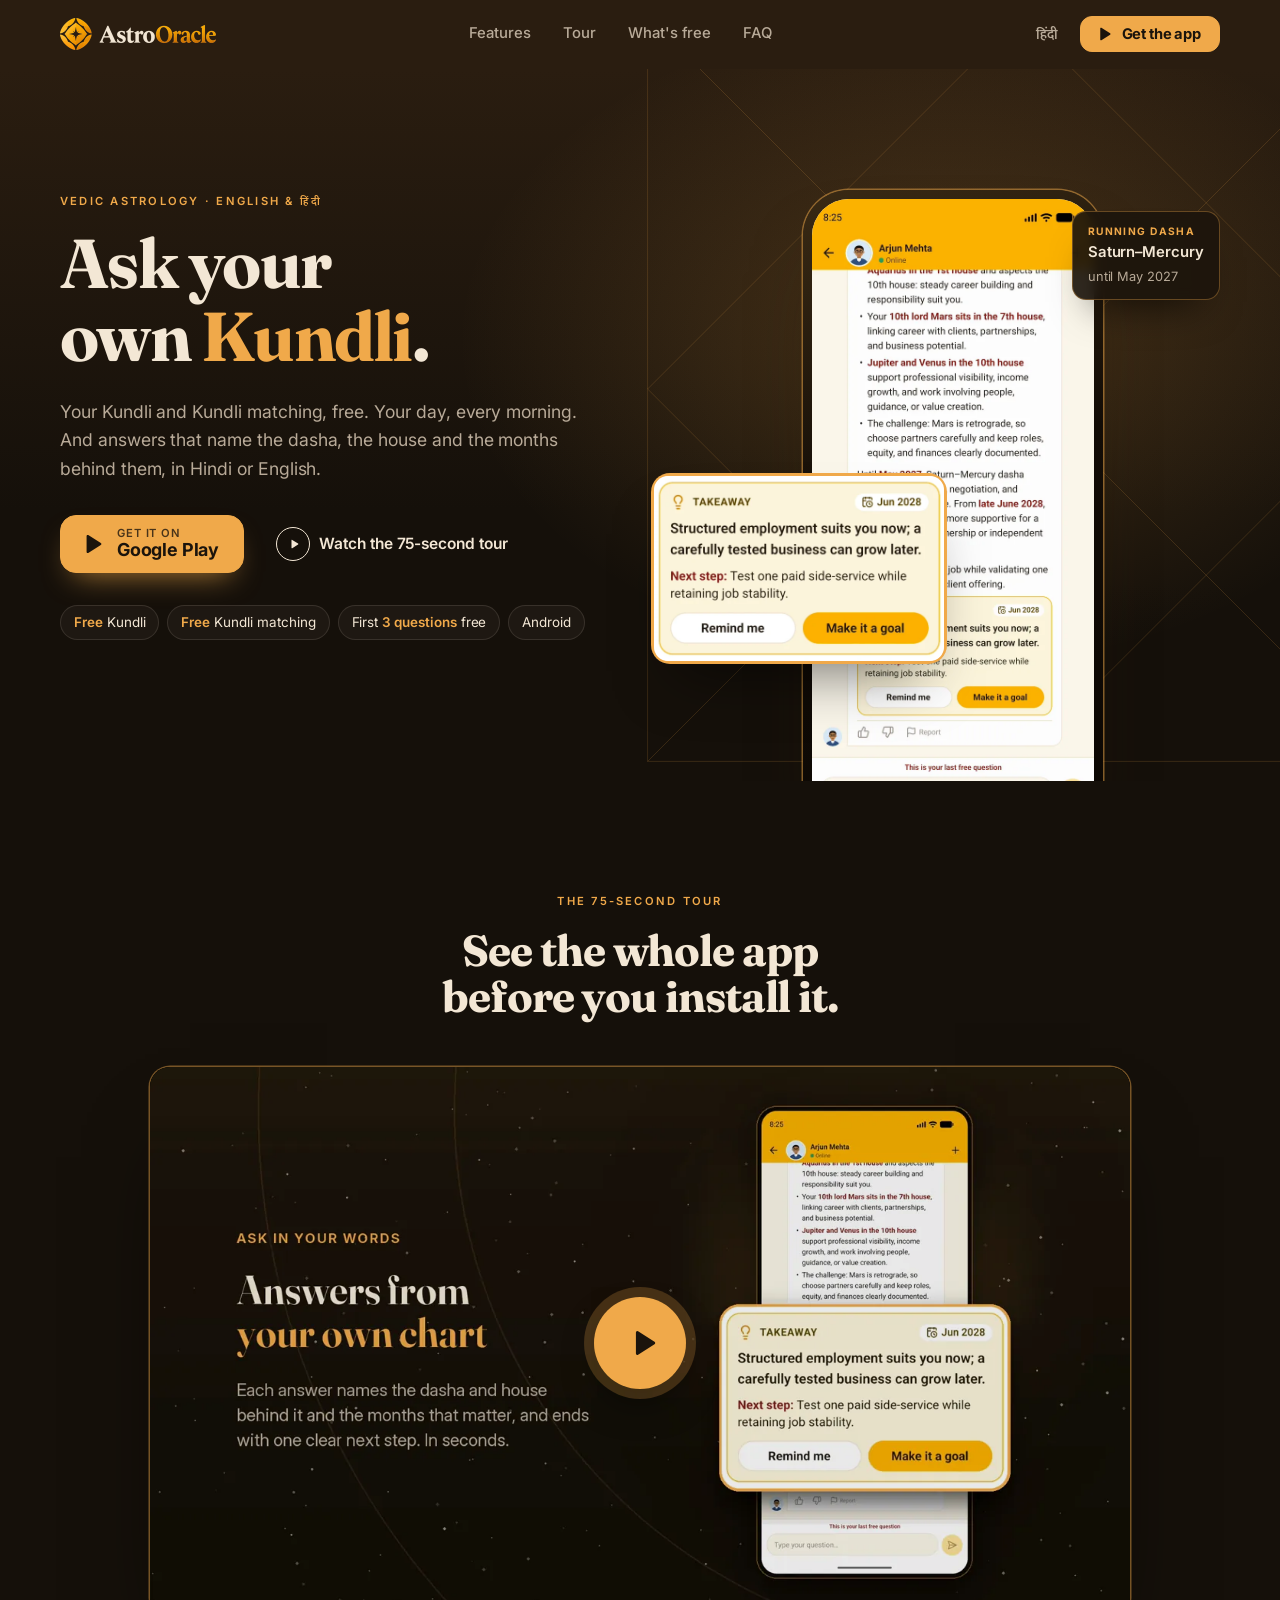
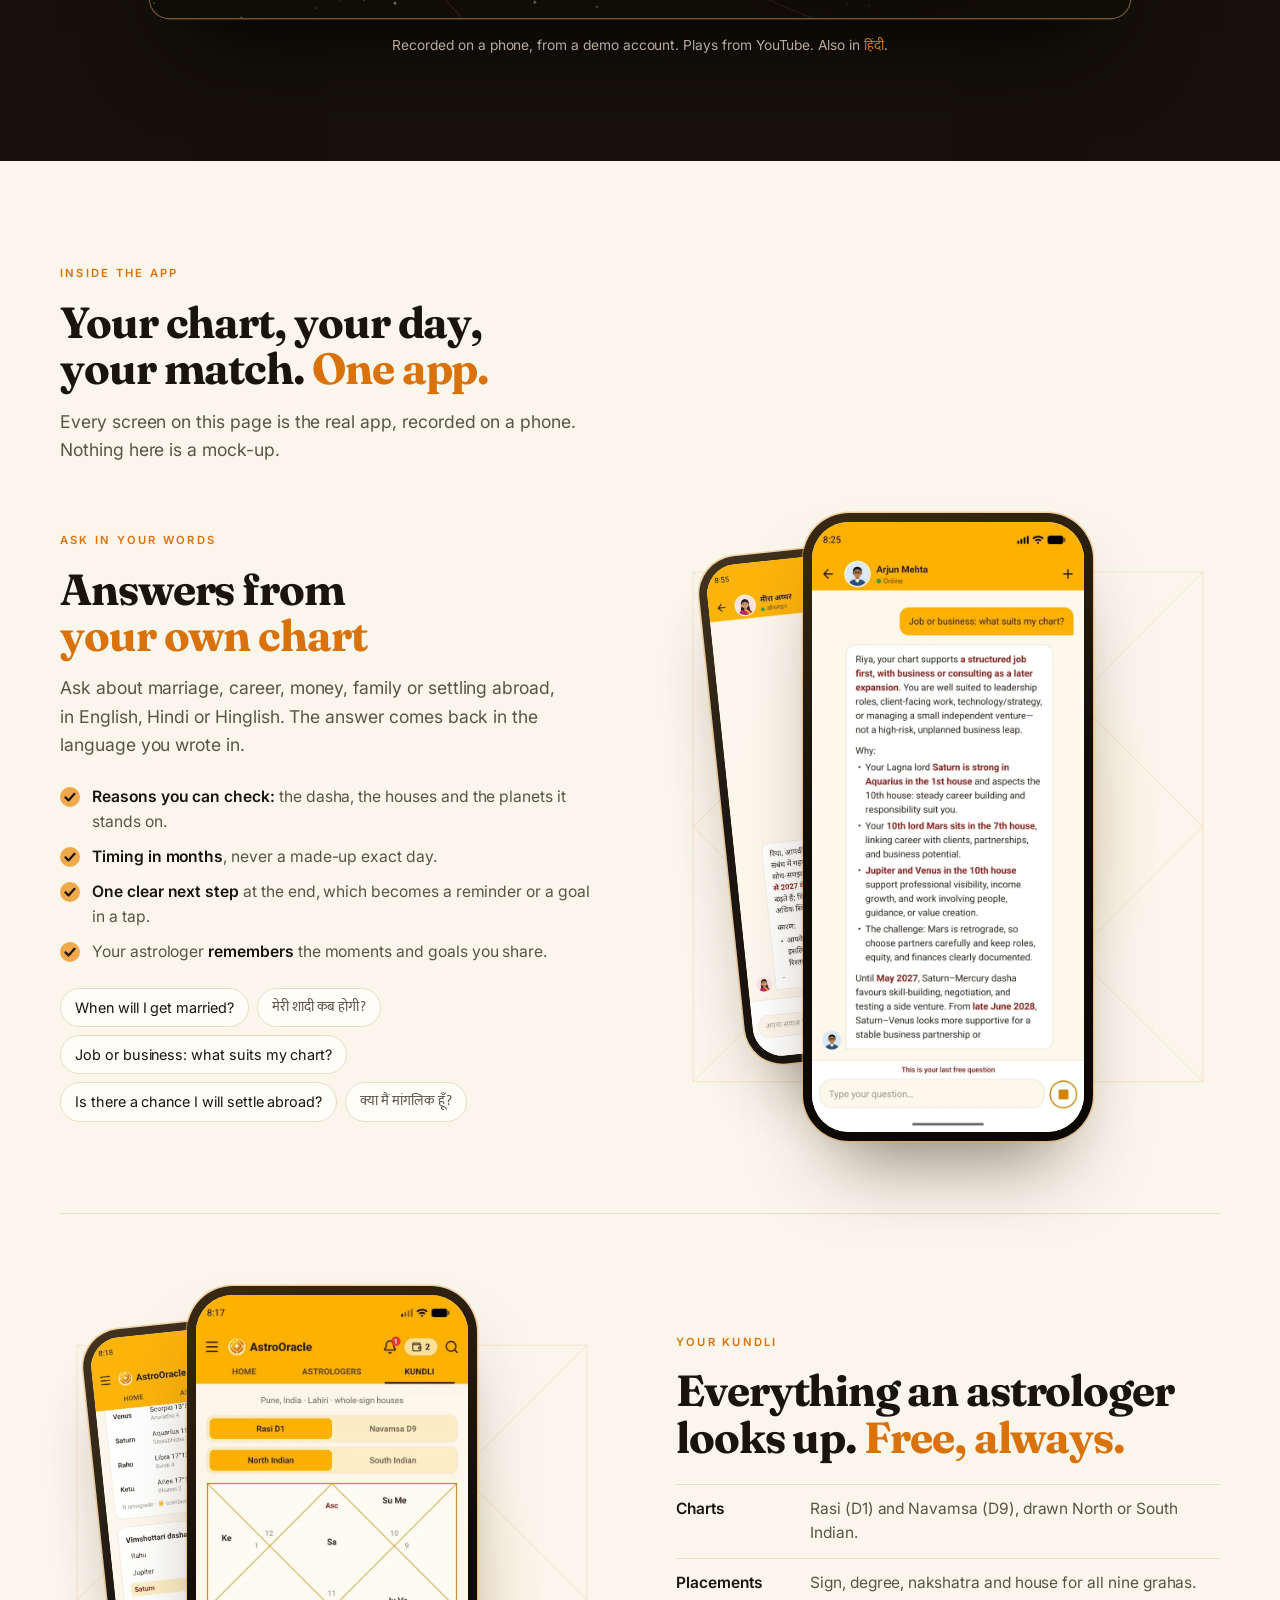
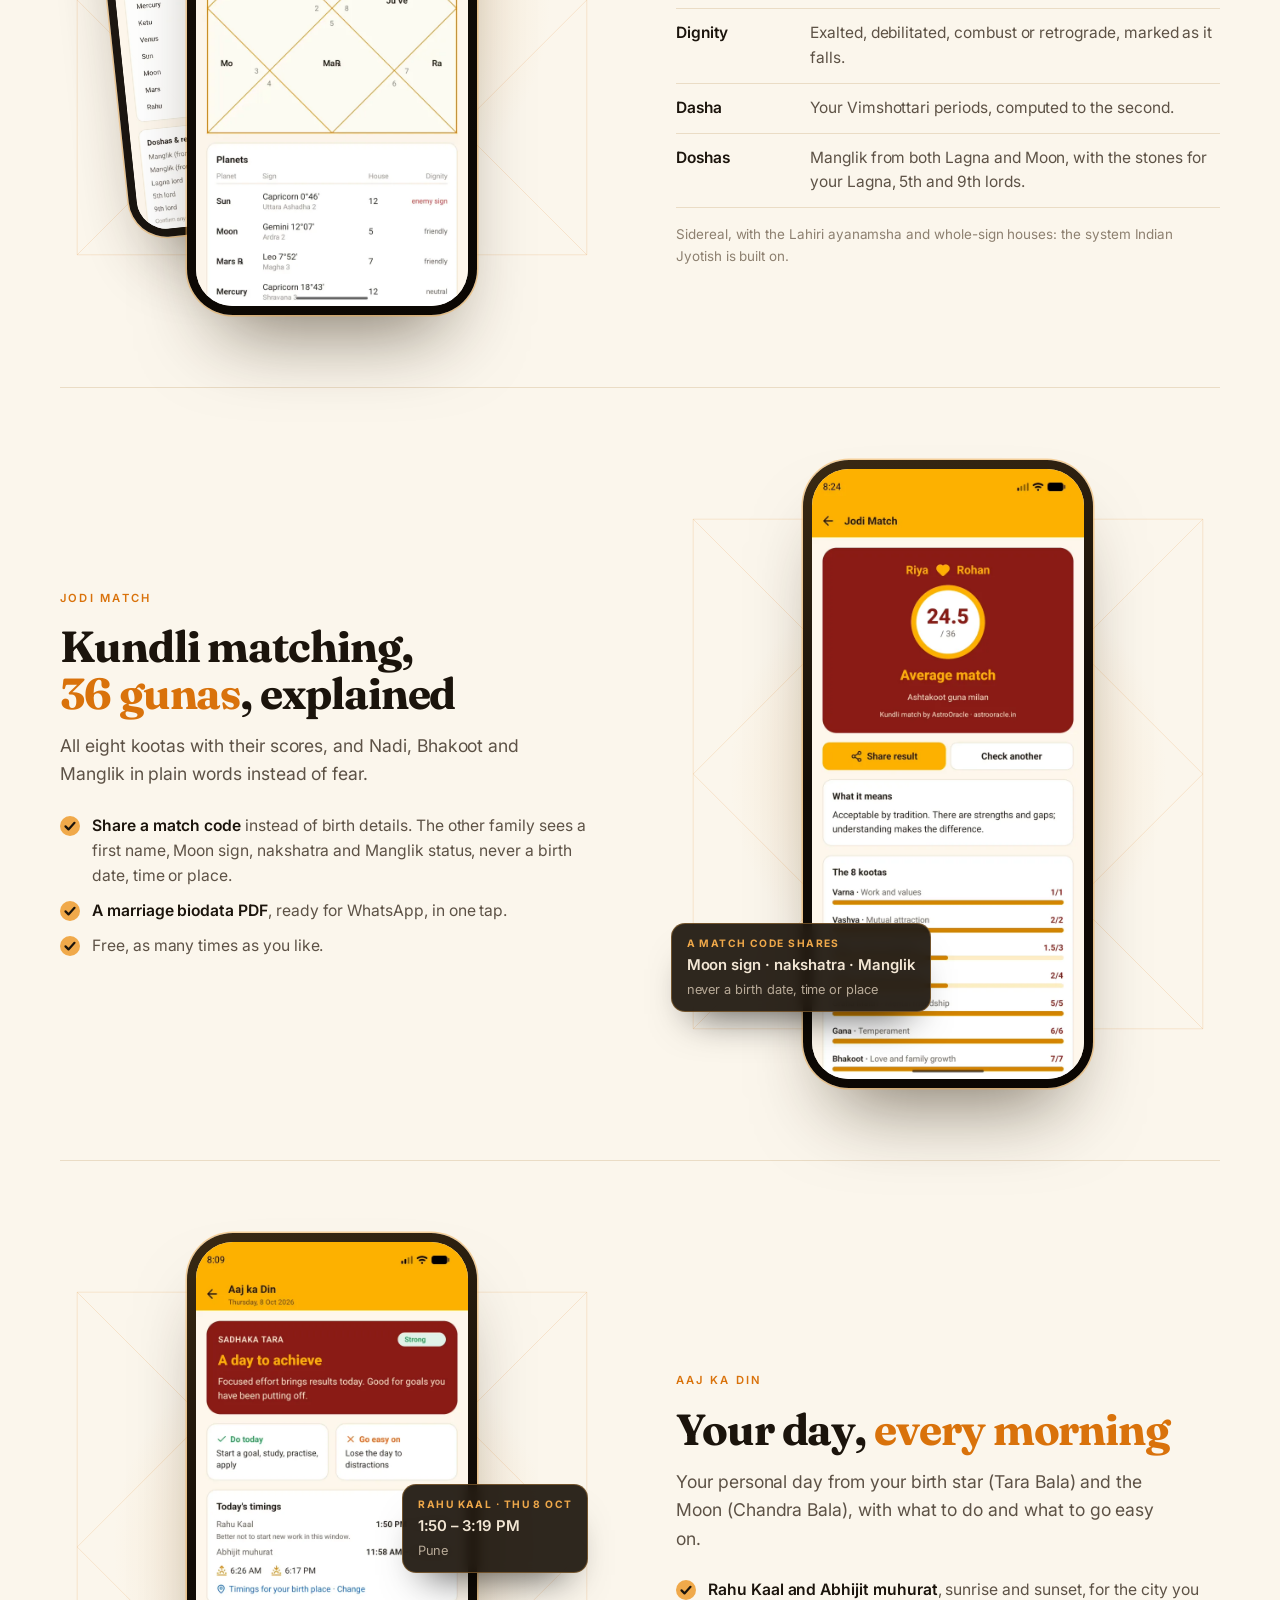
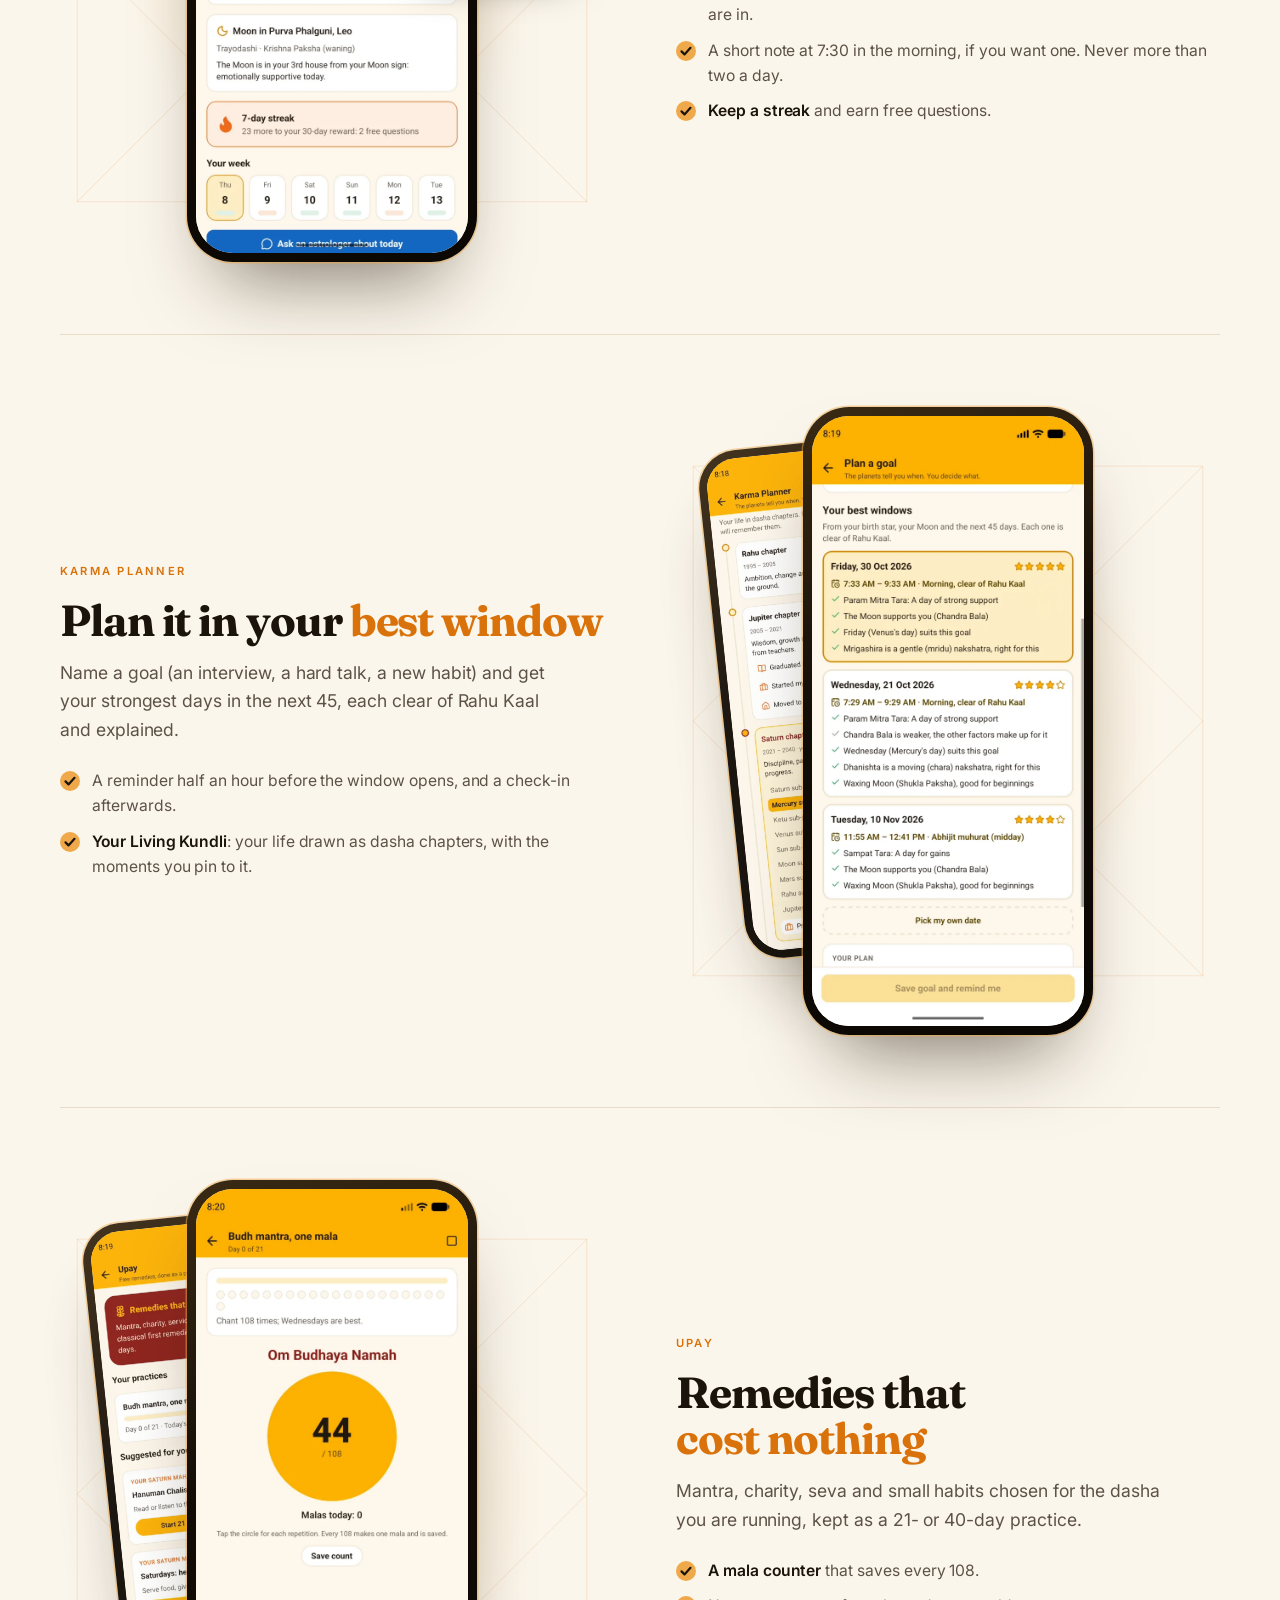
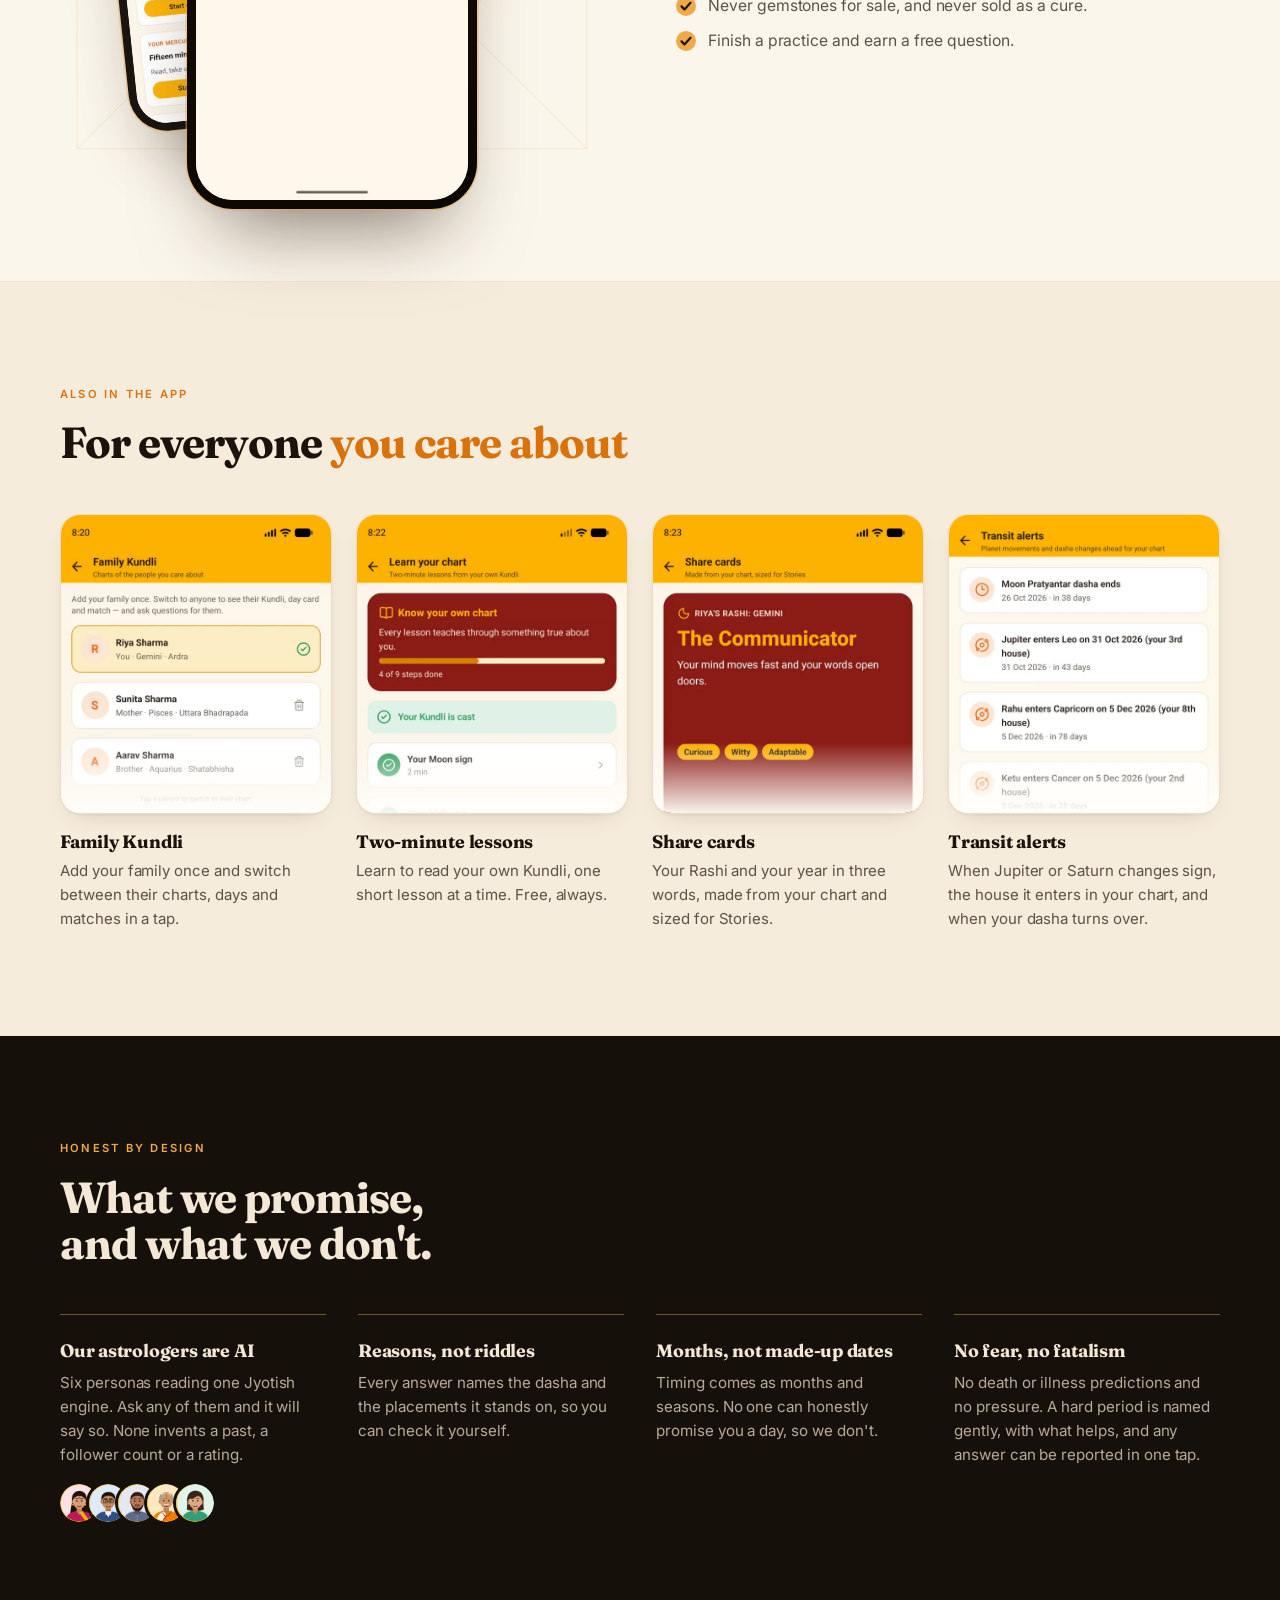
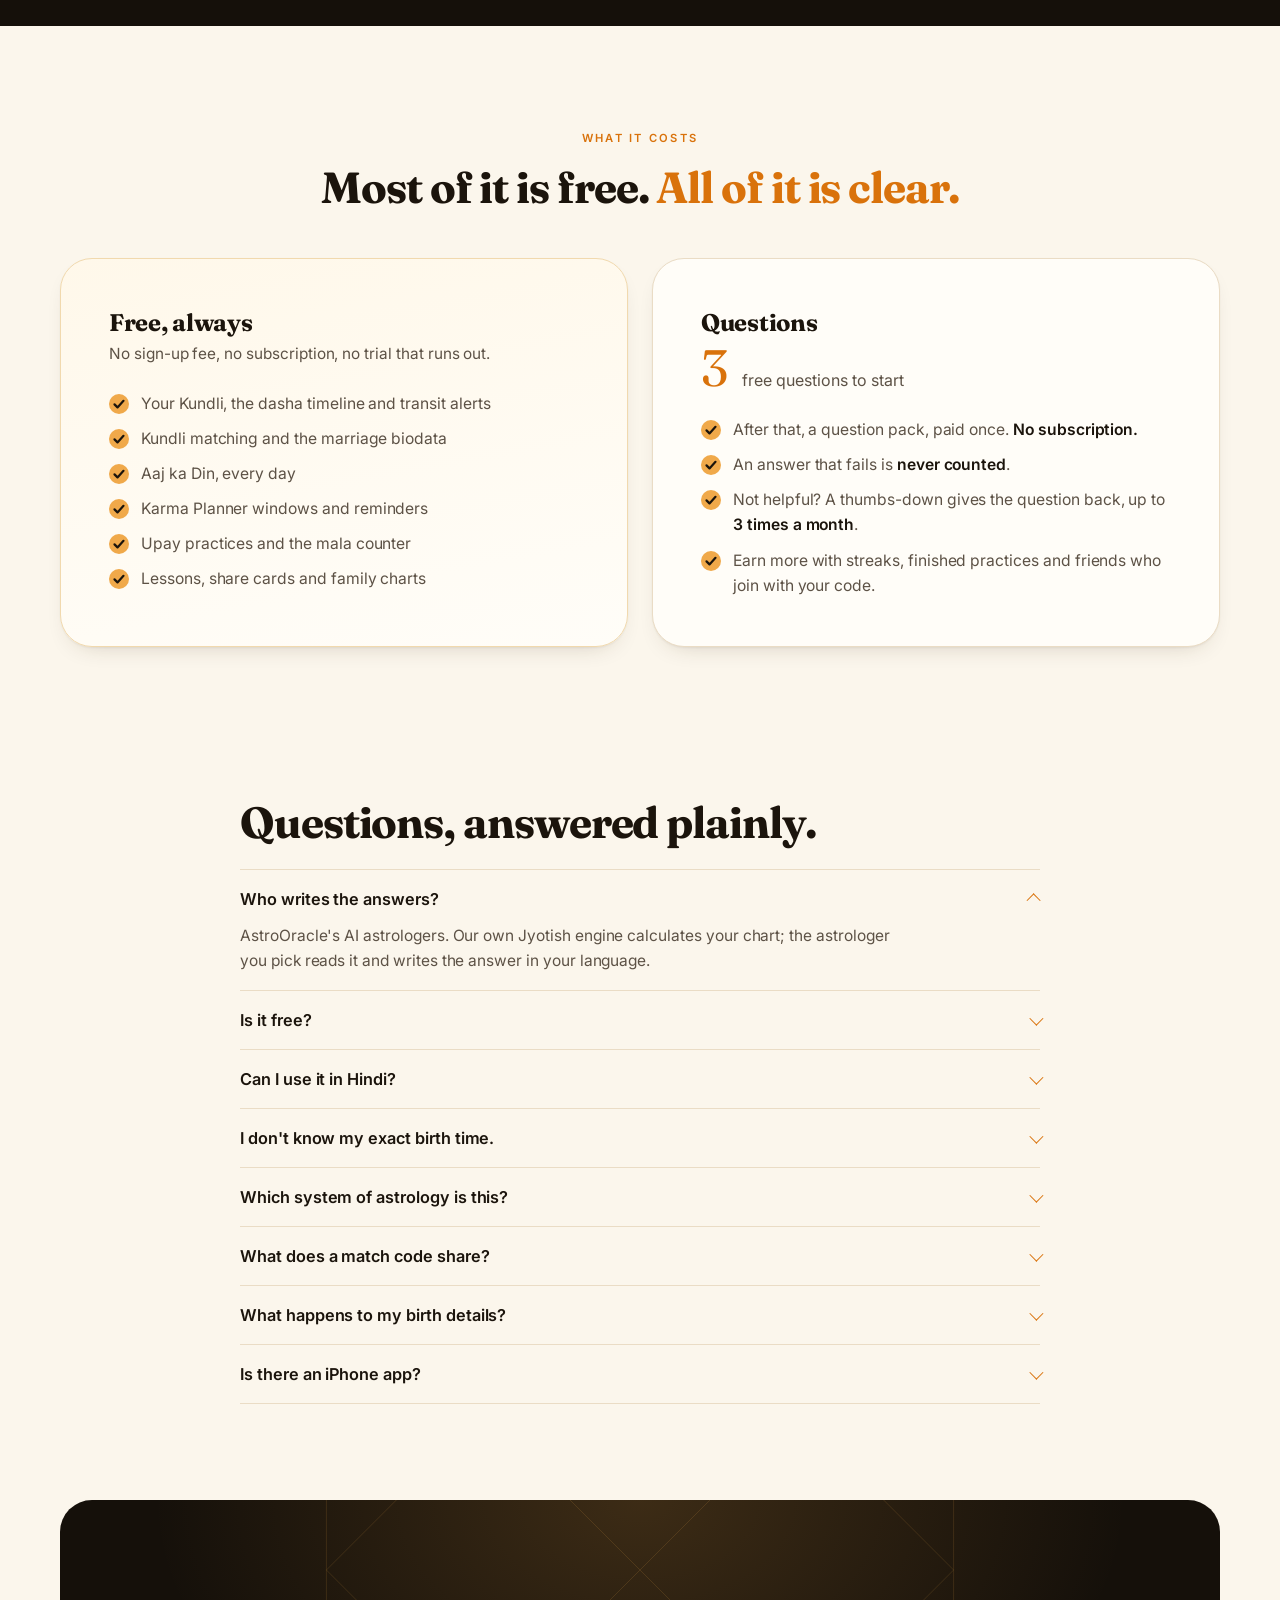
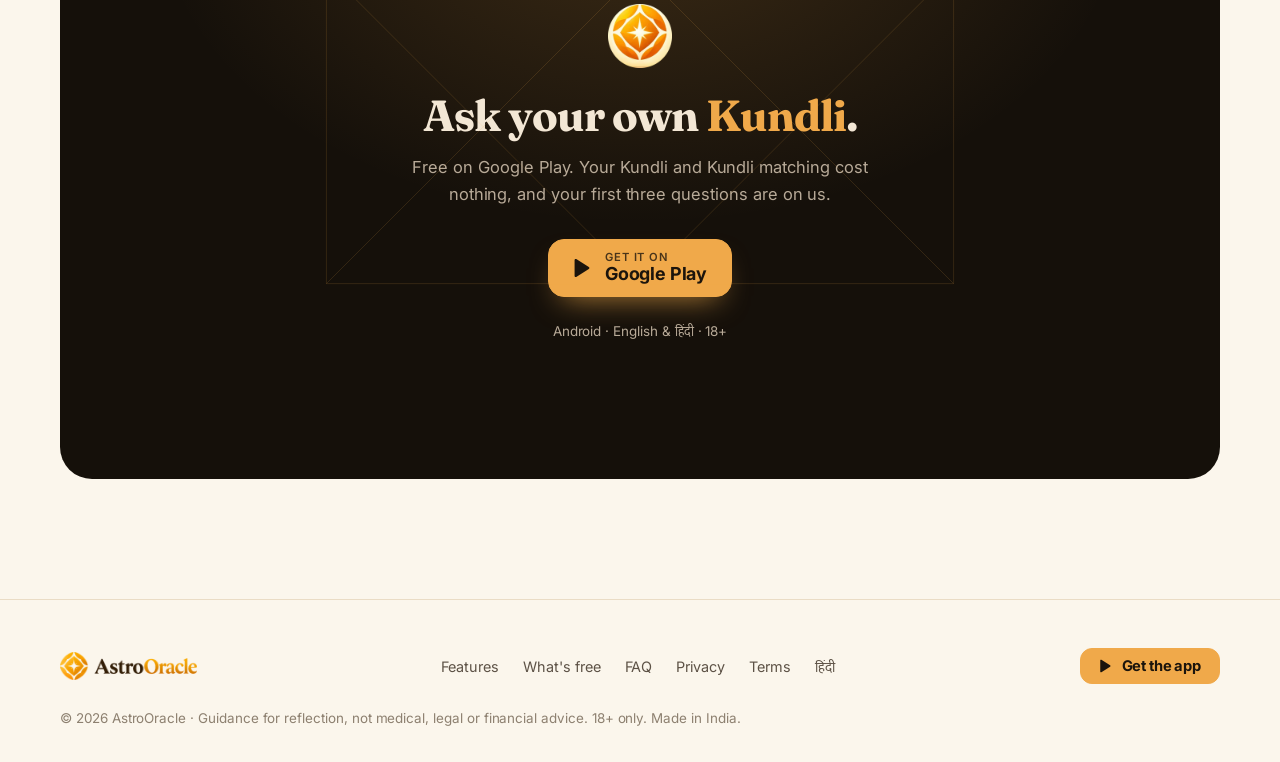
==== commit 3874f7cf: "Play the tours from YouTube - English: https://youtu.be/D5aAJFaA_RM; Hindi: https://youtu.be/esEpM1m" ====
--- a/index.html
+++ b/index.html
@@ -108,11 +108,12 @@
       <h2>See the whole app before you install it.</h2>
     </div>
     <div class="player reveal">
-      <video controls preload="none" playsinline poster="assets/video/intro-en.webp" width="1280" height="720" aria-label="A 75-second tour of AstroOracle">
-        <source src="assets/video/intro-en.mp4" type="video/mp4" />
-      </video>
-    </div>
-    <p class="player-note">Recorded on a phone, from a demo account. Also in <a href="hi/#tour" hreflang="hi" lang="hi" class="hi-text">हिंदी</a>.</p>
+      <a class="yt" href="https://youtu.be/D5aAJFaA_RM" data-yt="D5aAJFaA_RM" aria-label="Play the 75-second tour of AstroOracle (YouTube)">
+        <img src="assets/video/intro-en.webp" width="1280" height="720" loading="lazy" alt="" />
+        <span class="yt-play" aria-hidden="true"><svg><use href="#play"/></svg></span>
+      </a>
+    </div>
+    <p class="player-note">Recorded on a phone, from a demo account. Plays from YouTube. Also in <a href="hi/#tour" hreflang="hi" lang="hi" class="hi-text">हिंदी</a>.</p>
   </div>
 </section>
 
--- a/assets/css/styles.css
+++ b/assets/css/styles.css
@@ -265,7 +265,19 @@
   max-width: 980px; margin-inline: auto; border-radius: var(--r-2); overflow: hidden; background: #000;
   box-shadow: 0 0 0 1.5px rgba(240, 169, 74, 0.45), 0 50px 90px -40px rgba(0, 0, 0, 0.9);
 }
-.player video { width: 100%; aspect-ratio: 16 / 9; background: #000; }
+.player video, .player iframe { display: block; width: 100%; aspect-ratio: 16 / 9; background: #000; border: 0; }
+/* The tour: our own poster until it is played, then YouTube's player in its place. */
+.yt { position: relative; display: block; aspect-ratio: 16 / 9; background: #000; }
+.yt img { width: 100%; height: 100%; object-fit: cover; opacity: 0.92; transition: opacity 0.2s ease; }
+.yt-play {
+  position: absolute; inset: 0; margin: auto; width: 92px; height: 92px; border-radius: 50%;
+  display: grid; place-items: center; background: var(--gold);
+  box-shadow: 0 0 0 10px rgba(240, 169, 74, 0.22), 0 18px 40px -12px rgba(0, 0, 0, 0.7);
+  transition: transform 0.16s ease, box-shadow 0.16s ease;
+}
+.yt-play svg { width: 34px; height: 34px; fill: var(--ink); margin-left: 6px; }
+.yt:hover img, .yt:focus-visible img { opacity: 1; }
+.yt:hover .yt-play, .yt:focus-visible .yt-play { transform: scale(1.06); box-shadow: 0 0 0 14px rgba(240, 169, 74, 0.26), 0 18px 40px -12px rgba(0, 0, 0, 0.7); }
 .player-note { margin-top: var(--s-4); text-align: center; font-size: 0.86rem; color: var(--night-dim); }
 
 /* ---------- features ---------- */
